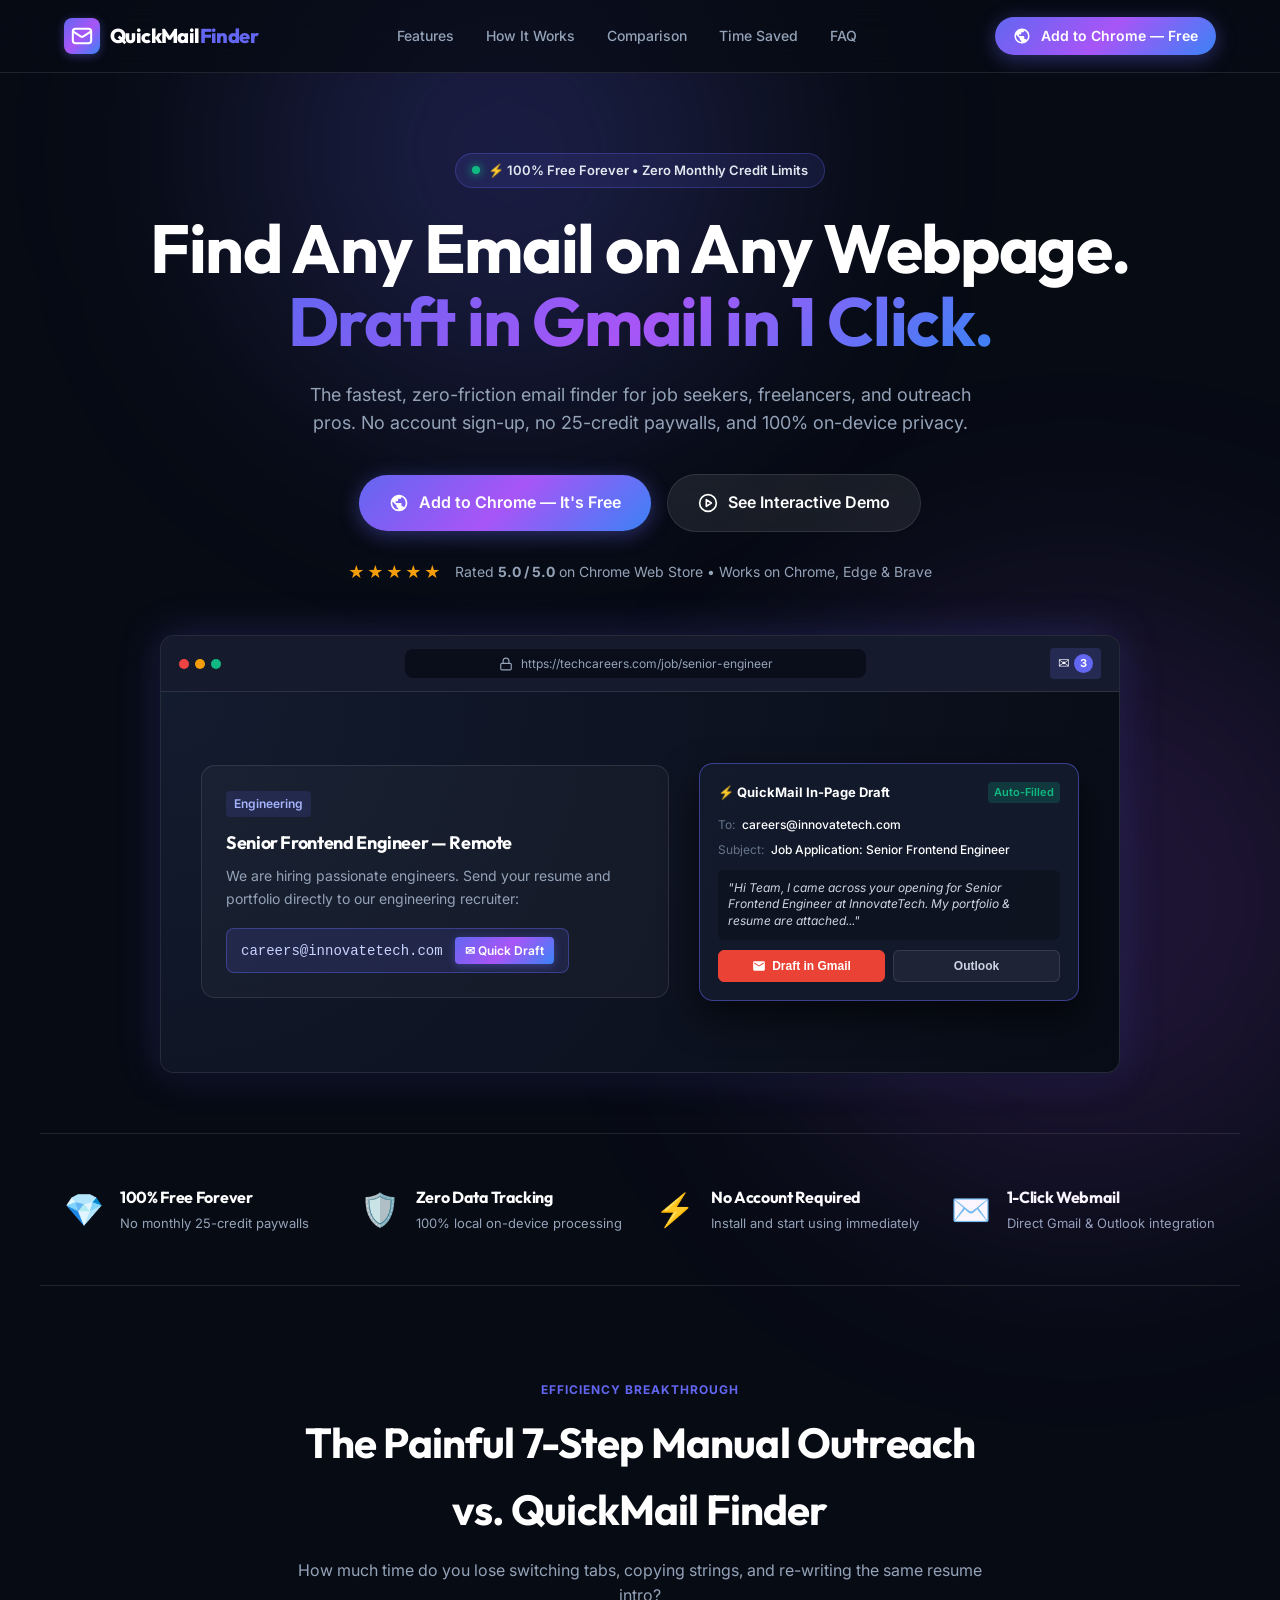
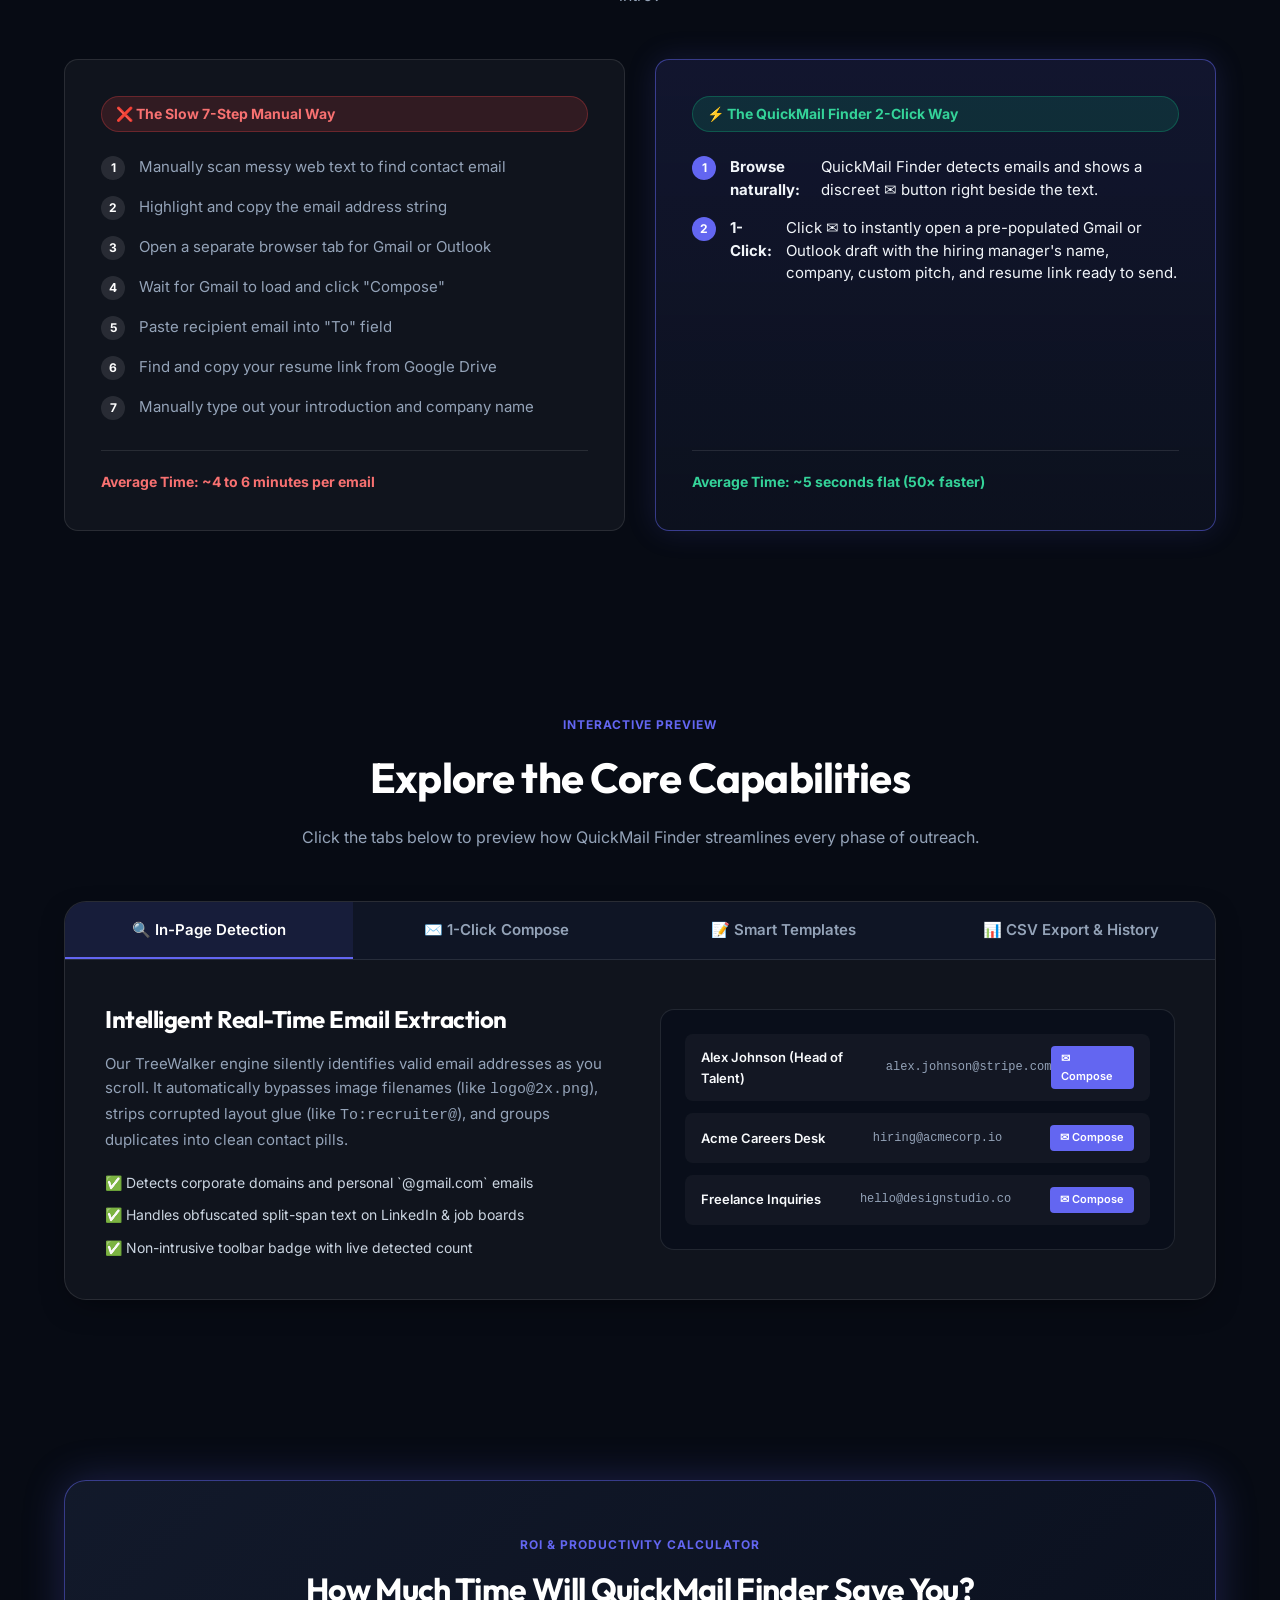
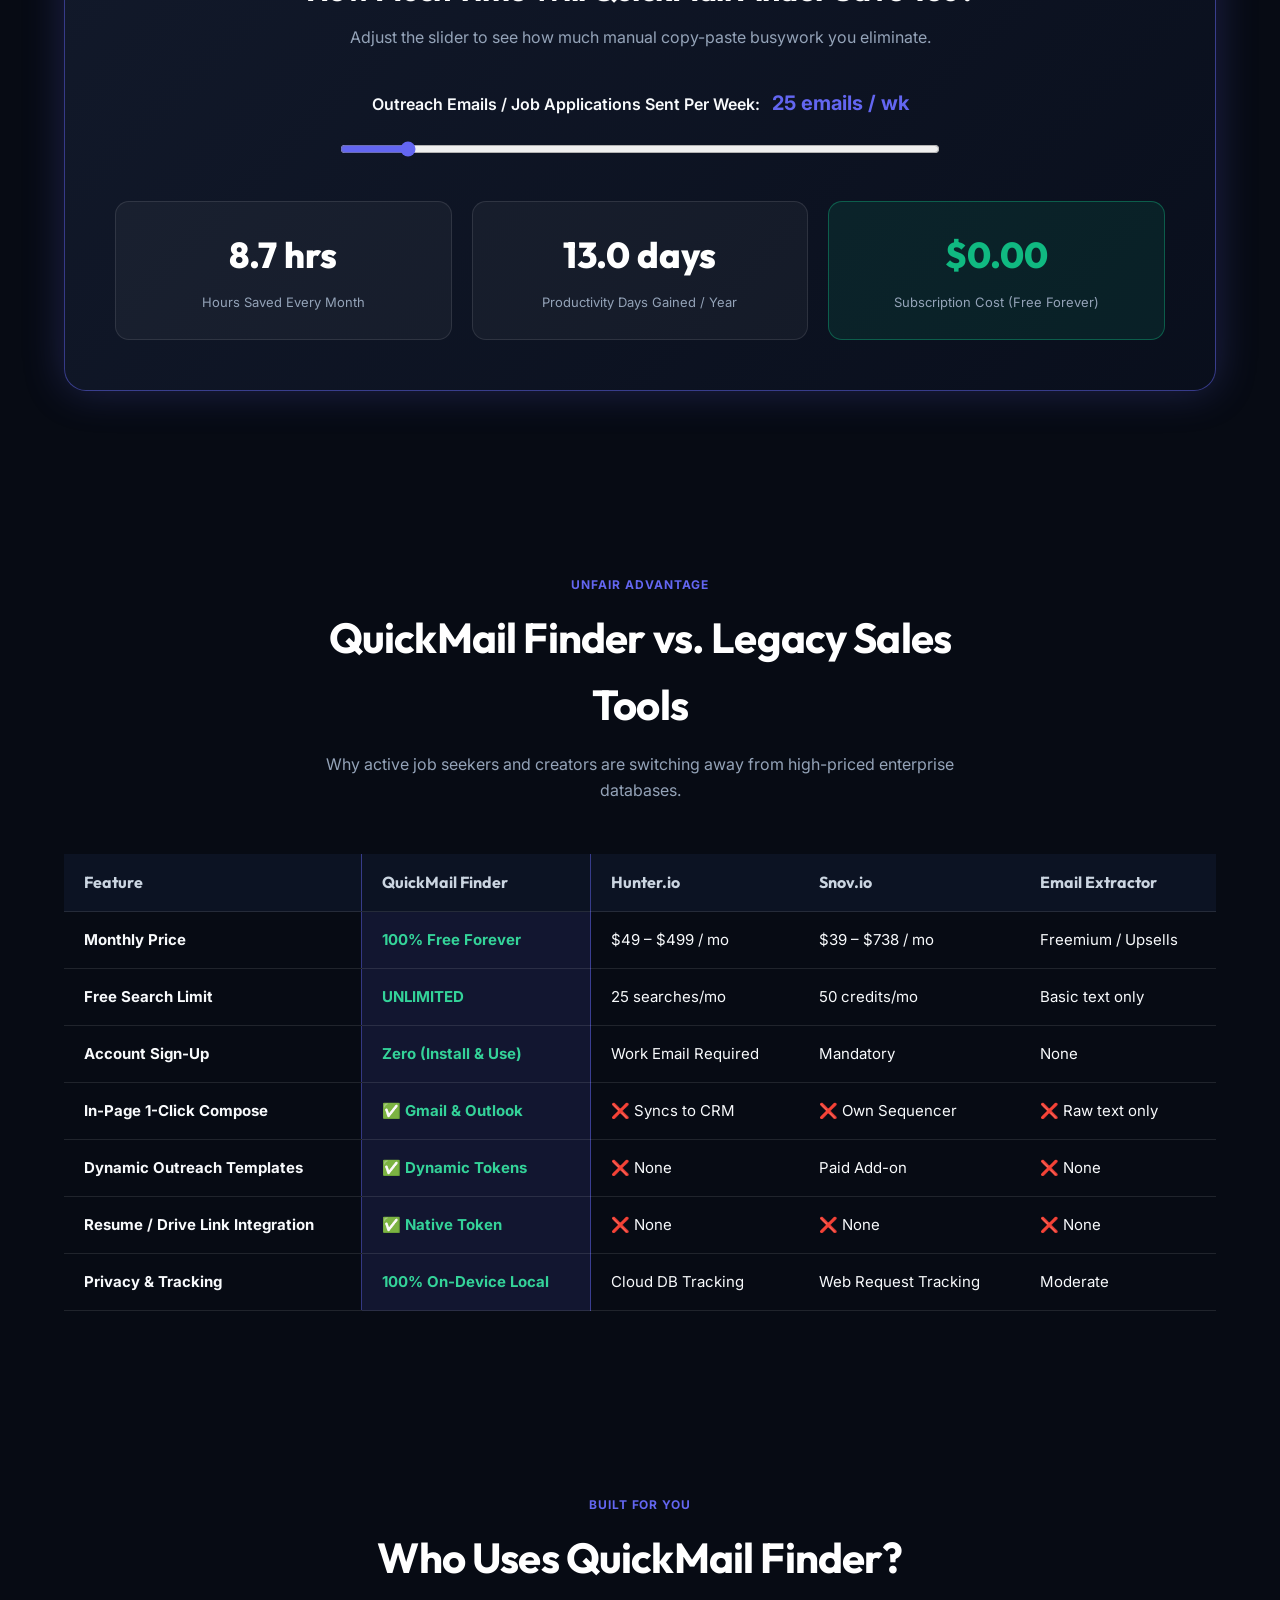
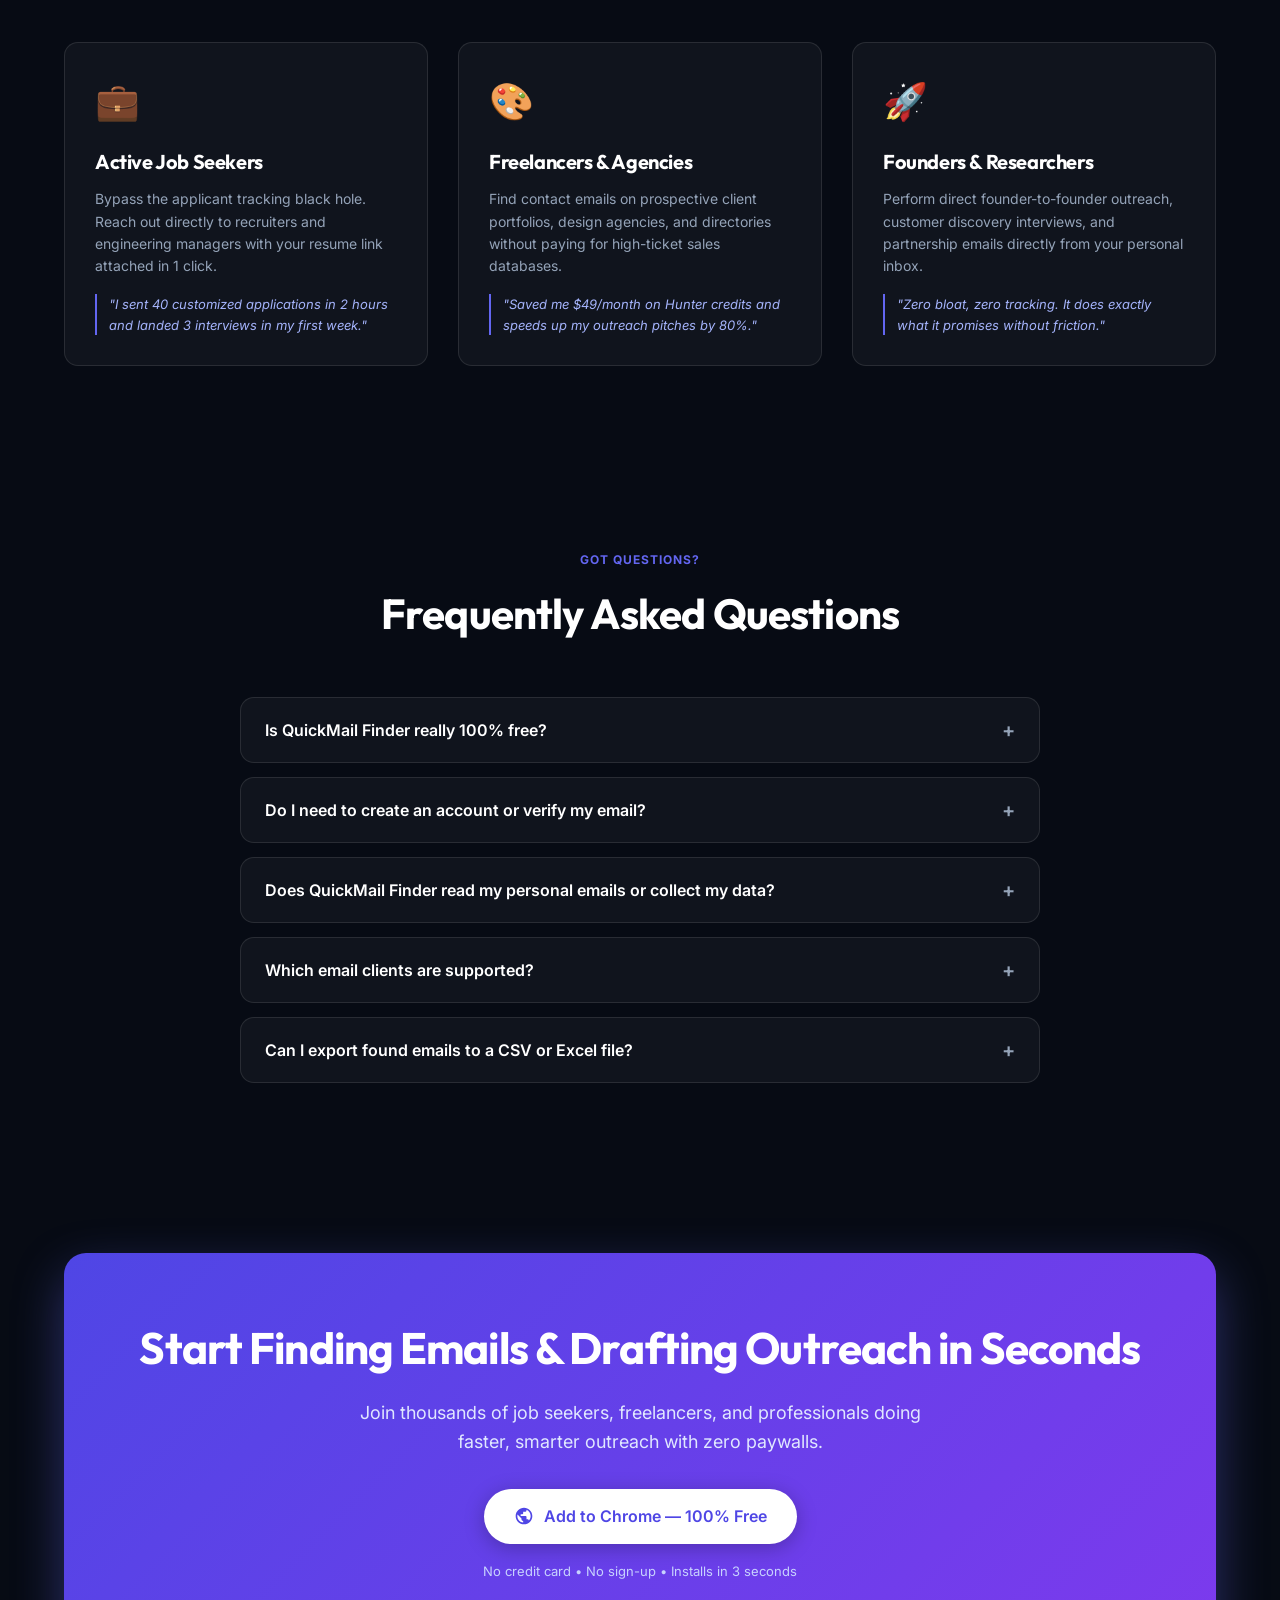
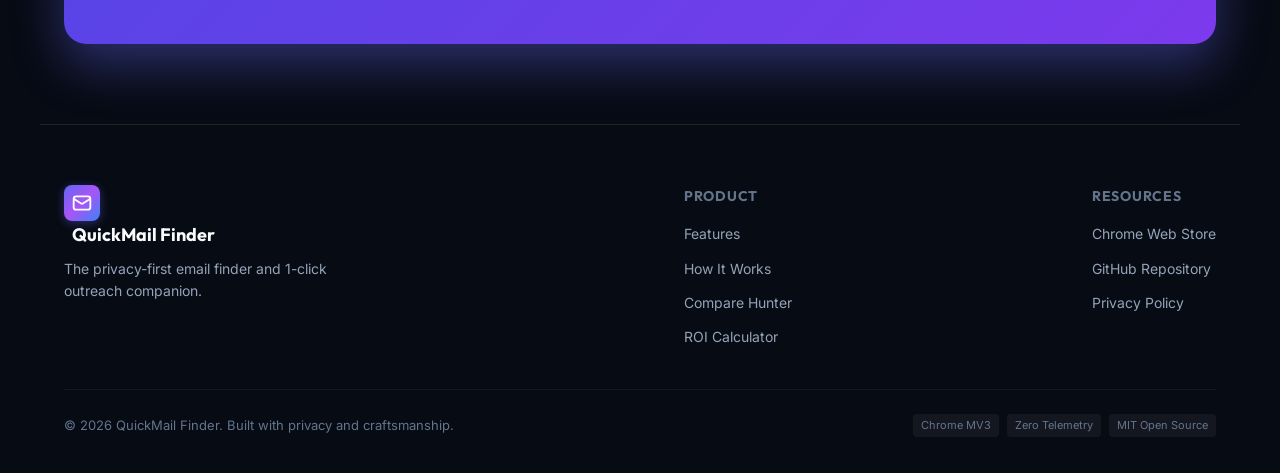
==== index.html @ d3f3f172 "feat: add root index.html redirect for GitHub Pages deployment" ====
<!DOCTYPE html>
<html lang="en">
<head>
  <meta charset="UTF-8">
  <title>QuickMail — Free Email Finder & Extractor</title>
  <meta http-equiv="refresh" content="0; url=website/">
  <link rel="canonical" href="website/">
  <script>
    window.location.replace("website/");
  </script>
</head>
<body style="font-family: -apple-system, BlinkMacSystemFont, 'Segoe UI', Roboto, sans-serif; display: flex; align-items: center; justify-content: center; height: 100vh; margin: 0; background: #070b14; color: #f8fafc;">
  <p style="font-size: 16px;">Redirecting to <a href="website/" style="color: #6366f1; text-decoration: underline;">QuickMail Website</a>...</p>
</body>
</html>
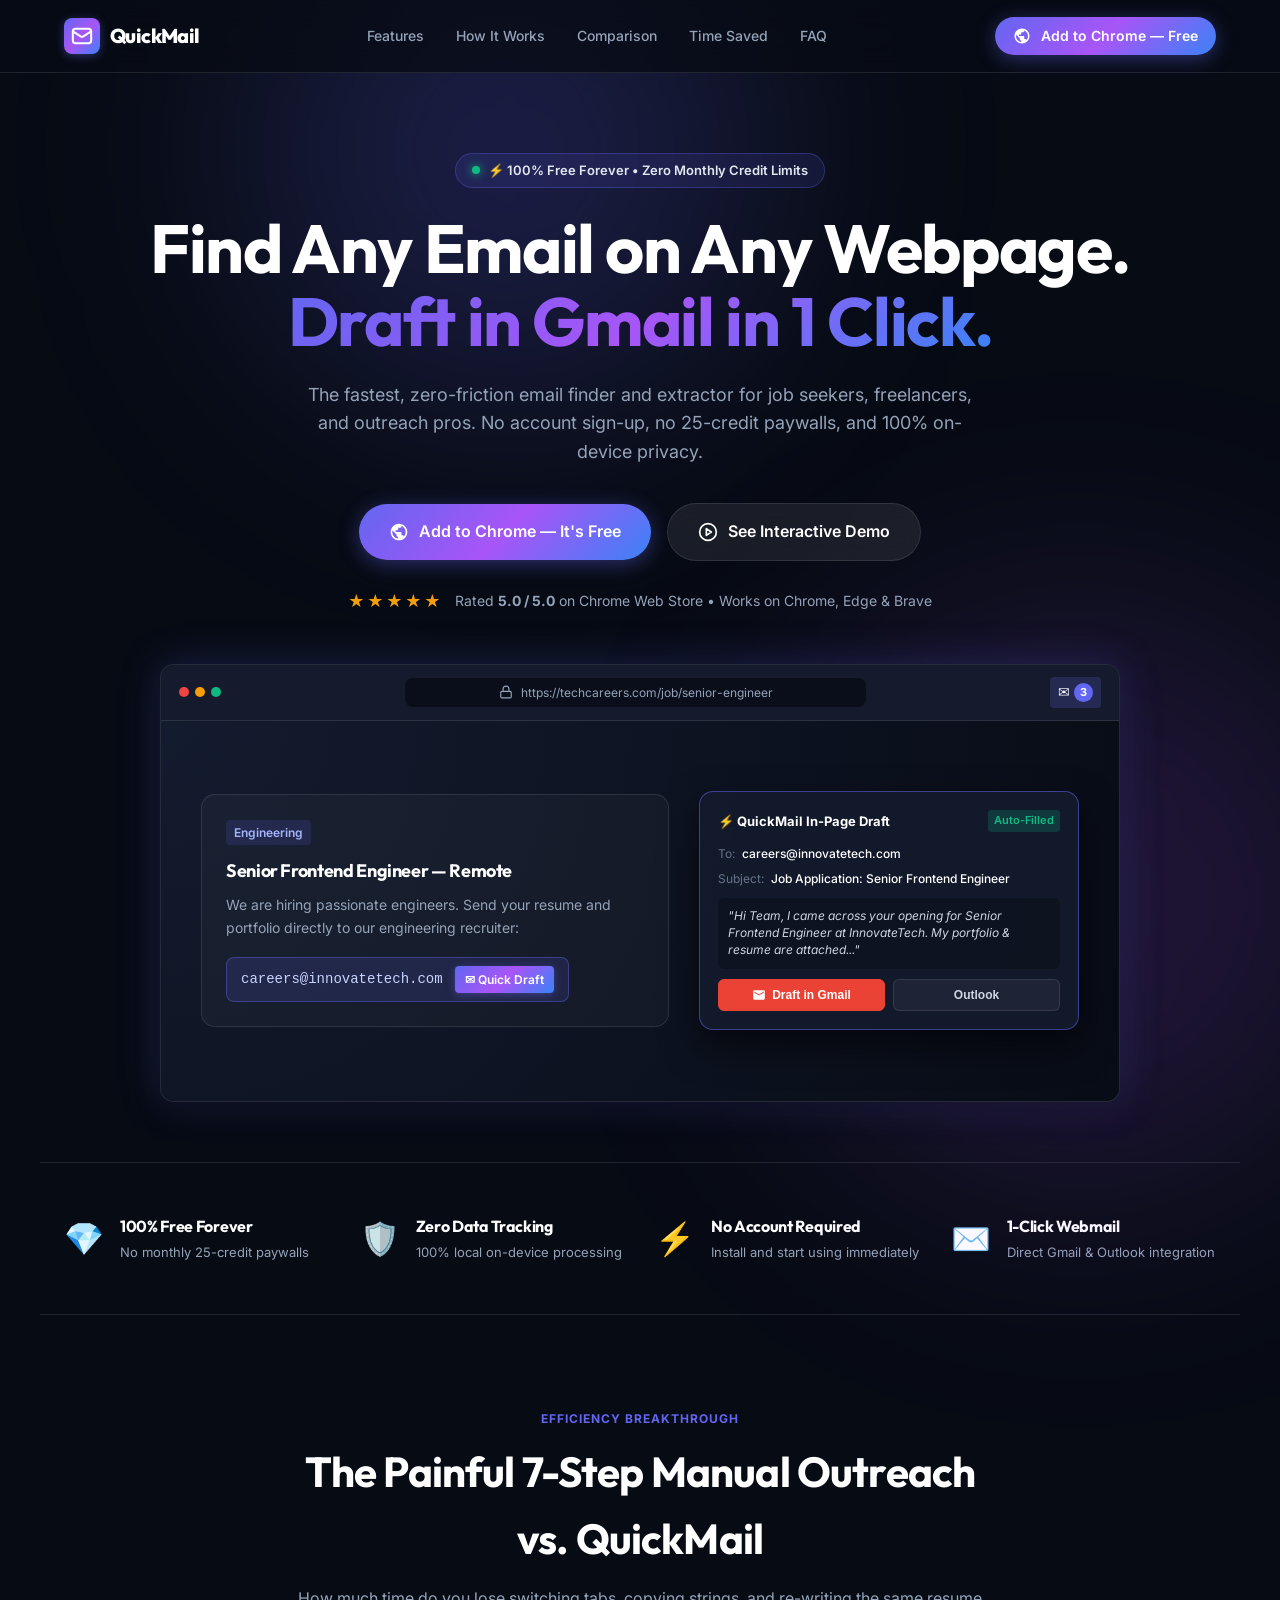
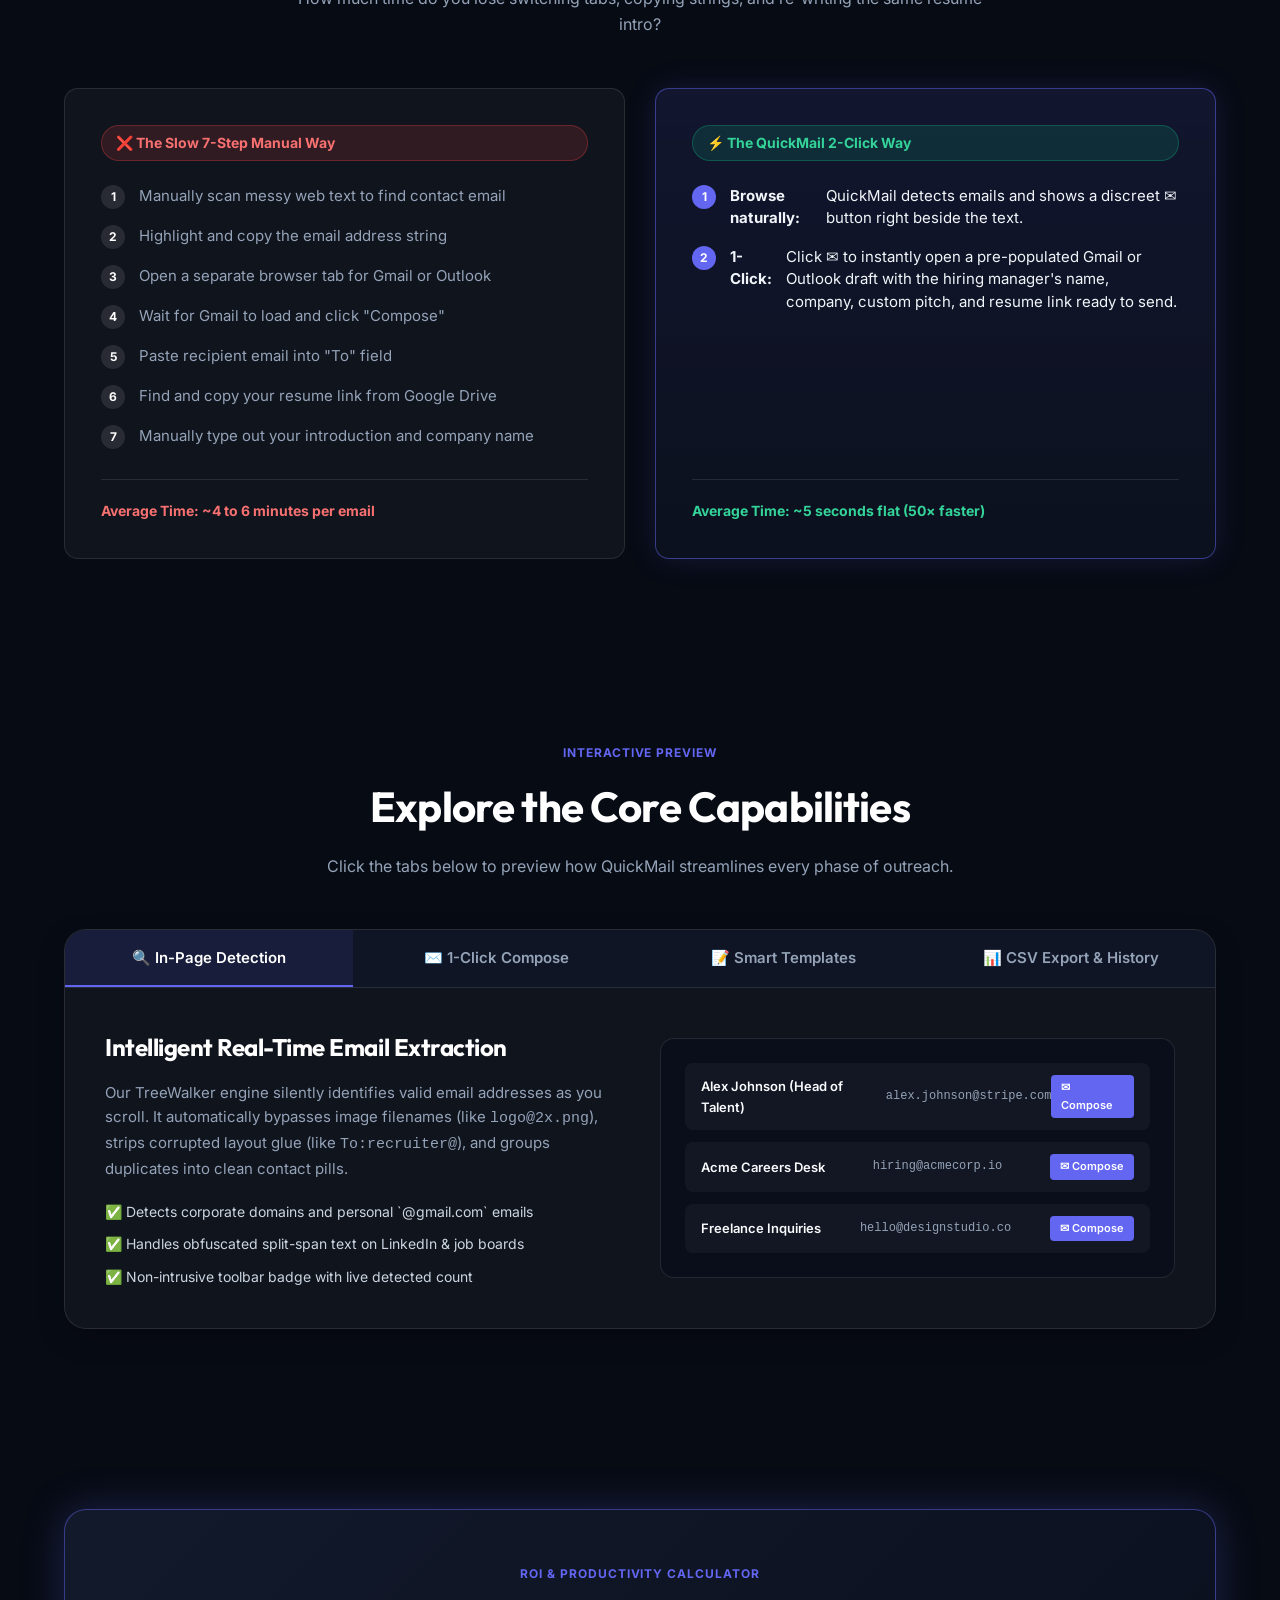
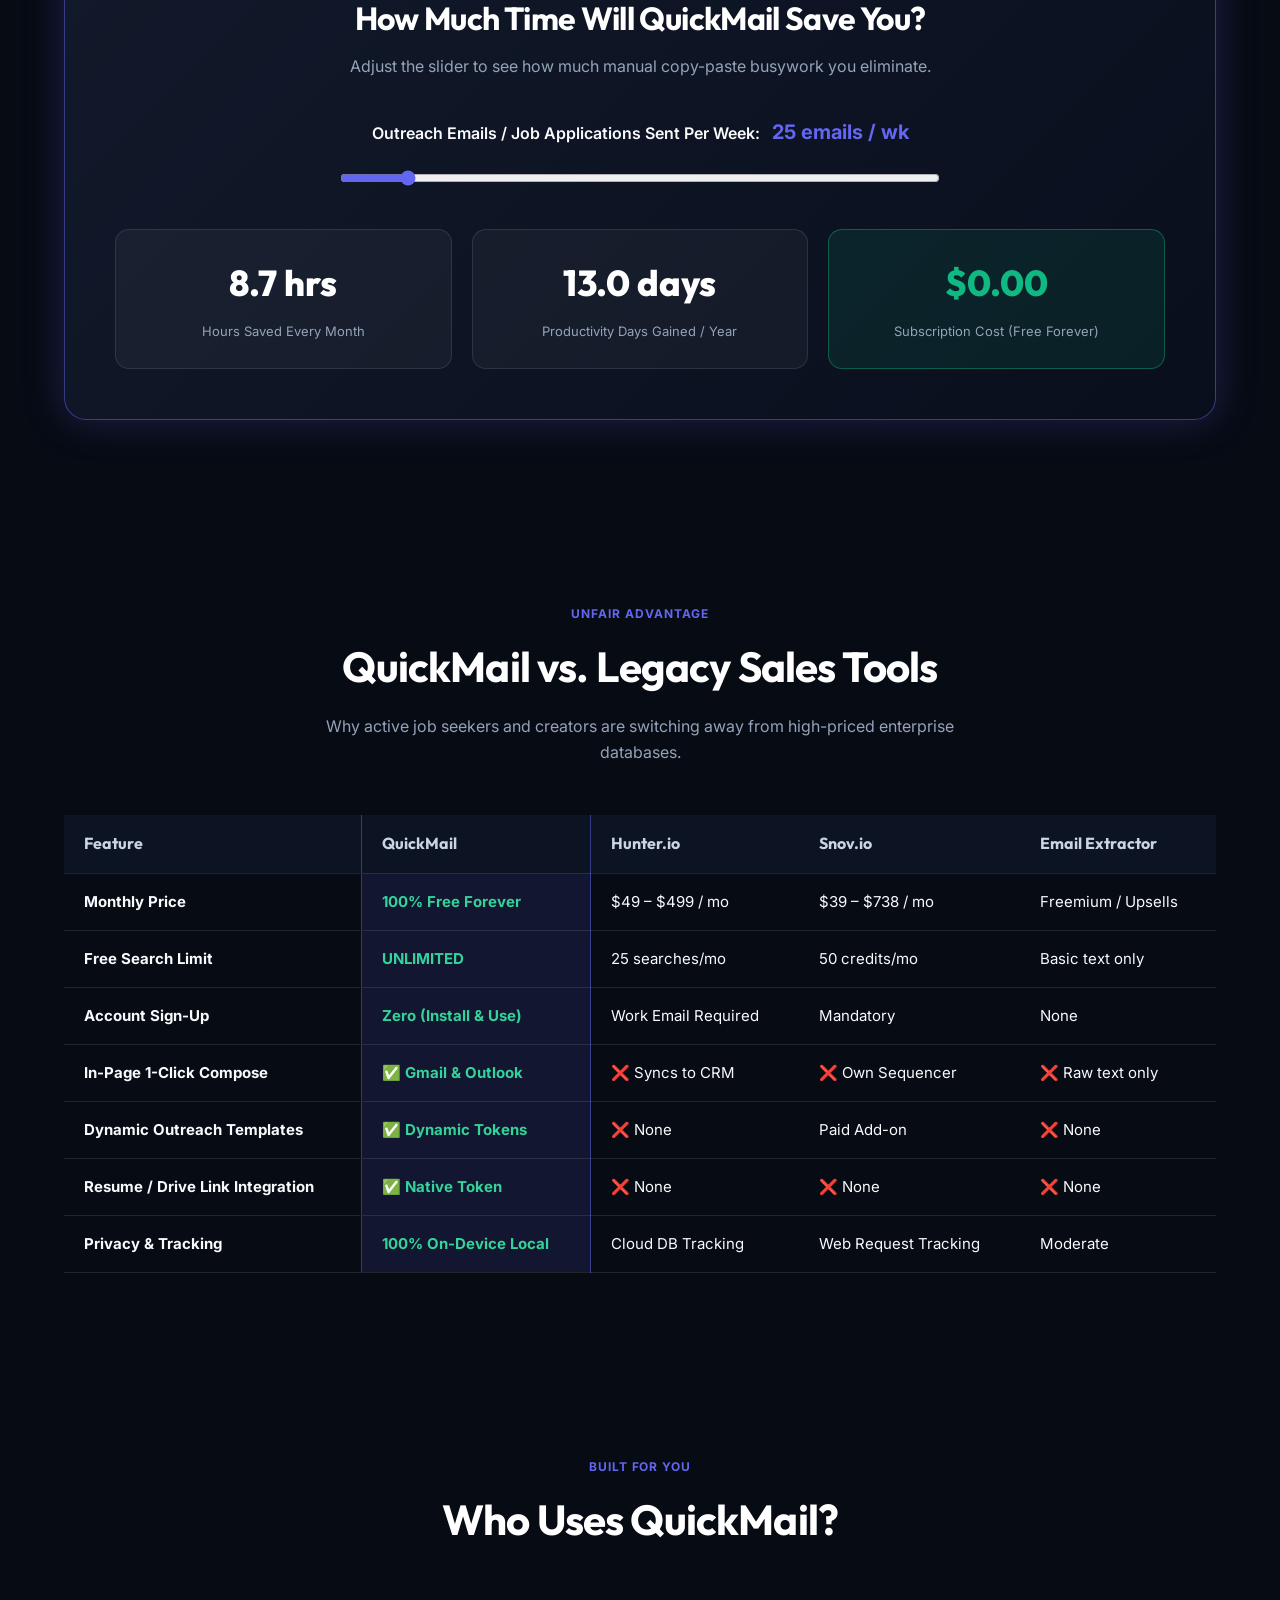
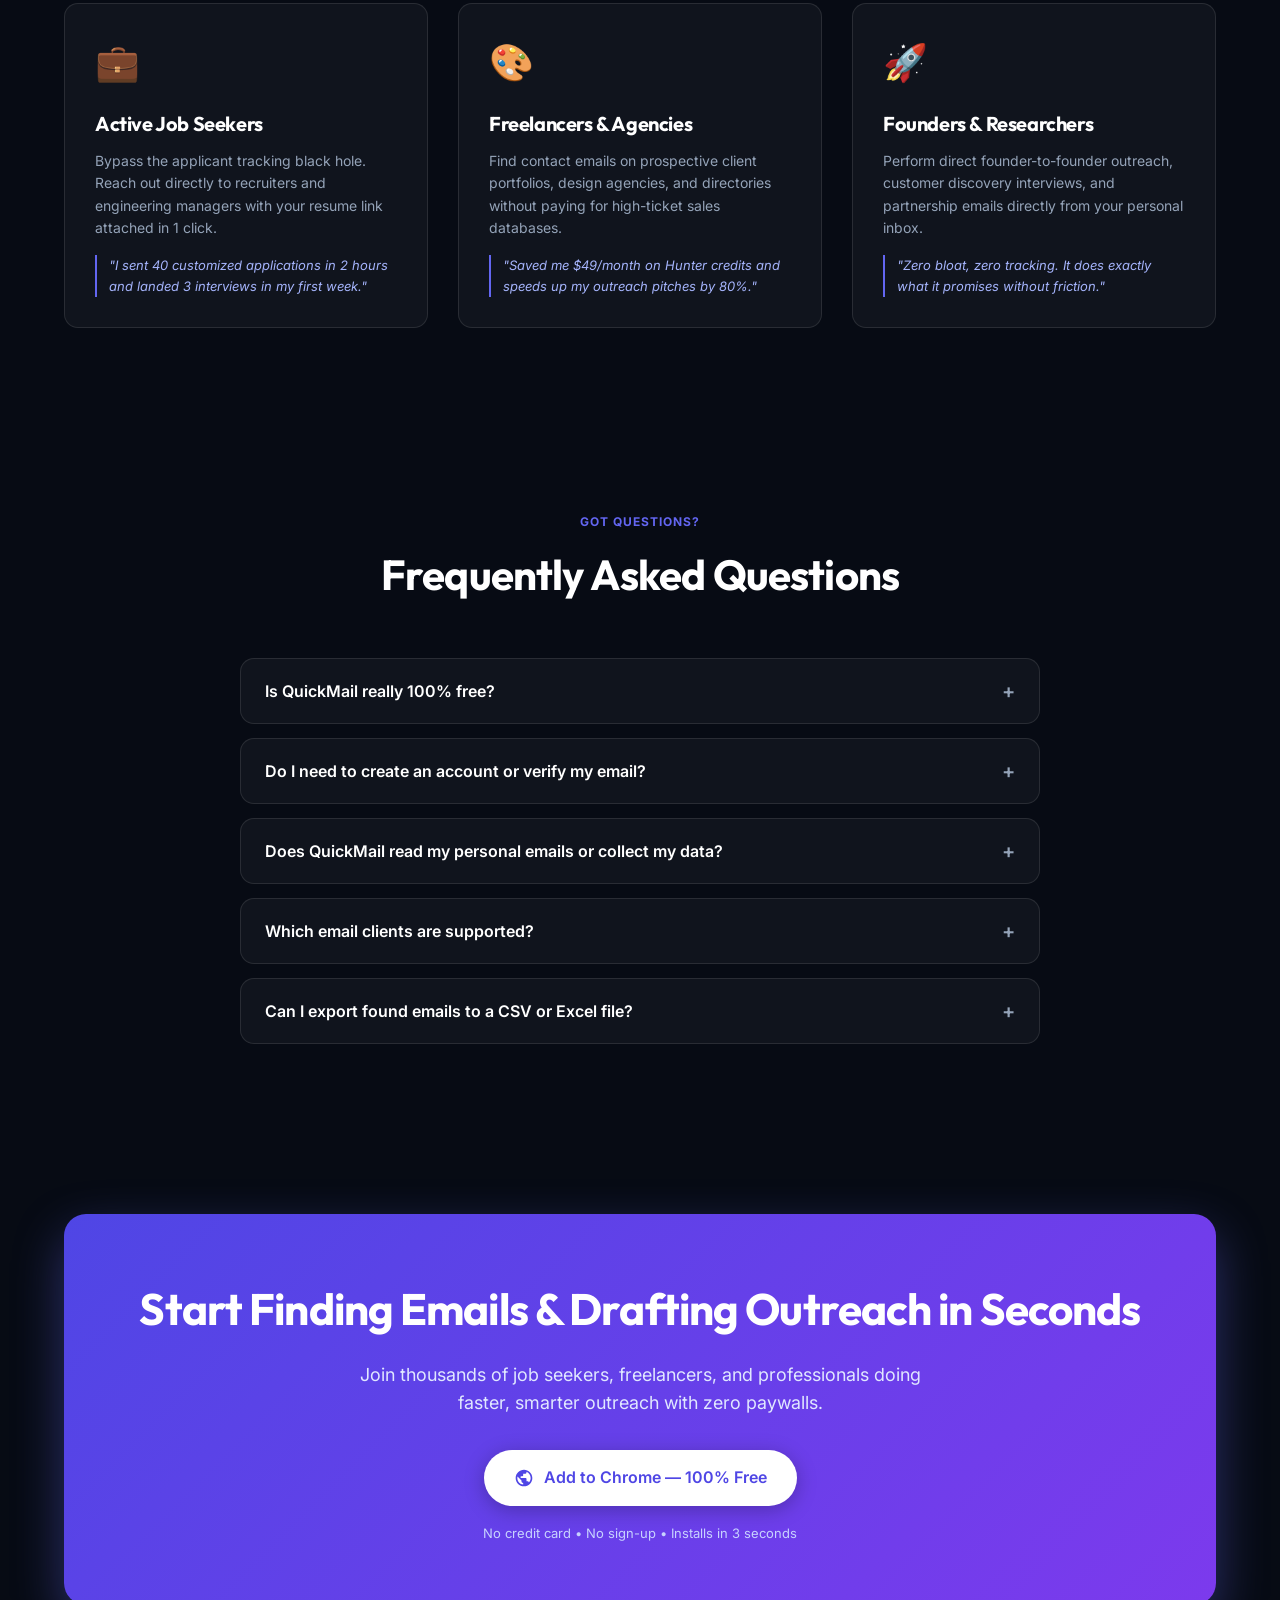
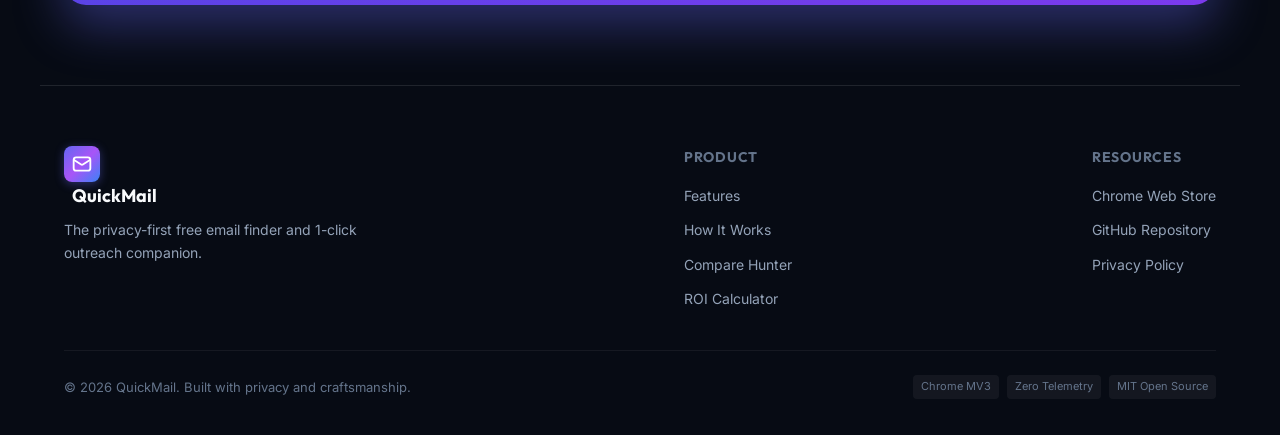
==== commit 8d5aae2a: "feat: serve QuickMail landing page directly at root index.html for clean URL" ====
--- a/index.html
+++ b/index.html
@@ -2,14 +2,659 @@
 <html lang="en">
 <head>
   <meta charset="UTF-8">
-  <title>QuickMail — Free Email Finder & Extractor</title>
-  <meta http-equiv="refresh" content="0; url=website/">
-  <link rel="canonical" href="website/">
-  <script>
-    window.location.replace("website/");
+  <meta name="viewport" content="width=device-width, initial-scale=1.0">
+  <title>QuickMail — Free Email Finder & Extractor | 1-Click Outreach Extension</title>
+  <meta name="description" content="QuickMail is the fastest, 100% free email finder and extractor Chrome extension. Detect emails on any webpage and launch pre-filled Gmail or Outlook drafts in 1 click with zero credit limits.">
+  <meta name="keywords" content="email finder, free email finder, email extractor, find email address, gmail draft extension, job application email tool, recruiter email finder">
+  
+  <!-- Open Graph / Social Meta -->
+  <meta property="og:type" content="website">
+  <meta property="og:title" content="QuickMail — Free Email Finder & Extractor">
+  <meta property="og:description" content="Detect contact emails on any website and draft pre-filled Gmail or Outlook emails in 1 click. 100% free forever, zero sign-up required.">
+  <meta property="og:url" content="https://ashishingle29.github.io/quickmail/">
+  <meta name="twitter:card" content="summary_large_image">
+  <meta name="twitter:title" content="QuickMail — Free Email Finder & Extractor">
+  <meta name="twitter:description" content="Find recruiter and business emails instantly. No credit limits, no account required.">
+
+  <!-- Favicon -->
+  <link rel="icon" type="image/png" href="icons/icon48.png">
+
+  <!-- Google Fonts: Inter & Outfit -->
+  <link rel="preconnect" href="https://fonts.googleapis.com">
+  <link rel="preconnect" href="https://fonts.gstatic.com" crossorigin>
+  <link href="https://fonts.googleapis.com/css2?family=Inter:wght@400;500;600;700&family=Outfit:wght@600;700;800&display=swap" rel="stylesheet">
+
+  <link rel="stylesheet" href="website/styles.css">
+
+  <!-- JSON-LD Structured Data for Google Rich Snippets -->
+  <script type="application/ld+json">
+  {
+    "@context": "https://schema.org",
+    "@type": "SoftwareApplication",
+    "name": "QuickMail — Free Email Finder & Extractor",
+    "operatingSystem": "Chrome, Brave, Edge, Opera",
+    "applicationCategory": "BusinessApplication",
+    "offers": {
+      "@type": "Offer",
+      "price": "0",
+      "priceCurrency": "USD"
+    },
+    "aggregateRating": {
+      "@type": "AggregateRating",
+      "ratingValue": "5.0",
+      "ratingCount": "12"
+    },
+    "description": "100% free Chrome extension to detect emails on visited webpages and launch 1-click personalized drafts in Gmail or Outlook."
+  }
   </script>
 </head>
-<body style="font-family: -apple-system, BlinkMacSystemFont, 'Segoe UI', Roboto, sans-serif; display: flex; align-items: center; justify-content: center; height: 100vh; margin: 0; background: #070b14; color: #f8fafc;">
-  <p style="font-size: 16px;">Redirecting to <a href="website/" style="color: #6366f1; text-decoration: underline;">QuickMail Website</a>...</p>
+<body>
+
+  <!-- Background Glow FX -->
+  <div class="ambient-glow glow-1"></div>
+  <div class="ambient-glow glow-2"></div>
+
+  <!-- STICKY NAVIGATION -->
+  <header class="navbar-wrapper" id="mainHeader">
+    <nav class="navbar container">
+      <a href="#" class="nav-brand">
+        <div class="brand-icon">
+          <svg width="22" height="22" viewBox="0 0 24 24" fill="none" stroke="currentColor" stroke-width="2.2" stroke-linecap="round" stroke-linejoin="round"><path d="m22 7-8.97 5.7a1.94 1.94 0 0 1-2.06 0L2 7"/><rect width="20" height="16" x="2" y="4" rx="3"/></svg>
+        </div>
+        <span class="brand-name">QuickMail</span>
+      </a>
+
+      <div class="nav-links">
+        <a href="#features" class="nav-link">Features</a>
+        <a href="#workflow" class="nav-link">How It Works</a>
+        <a href="#comparison" class="nav-link">Comparison</a>
+        <a href="#calculator" class="nav-link">Time Saved</a>
+        <a href="#faq" class="nav-link">FAQ</a>
+      </div>
+
+      <div class="nav-actions">
+        <a href="https://chromewebstore.google.com/detail/quickmail-finder-%E2%80%94-detect/nmghnadnnkageenfiklgoghlelodmked" target="_blank" rel="noopener noreferrer" class="btn btn-primary btn-sm" id="navCtaButton">
+          <svg width="18" height="18" viewBox="0 0 24 24" fill="currentColor"><path d="M12 2C6.48 2 2 6.48 2 12s4.48 10 10 10 10-4.48 10-10S17.52 2 12 2zm-1 17.93c-3.95-.49-7-3.85-7-7.93 0-.62.08-1.21.21-1.79L9 15v1c0 1.1.9 2 2 2v1.93zm6.9-2.54c-.26-.81-1-1.39-1.9-1.39h-1v-3c0-.55-.45-1-1-1H8v-2h2c.55 0 1-.45 1-1V7h2c1.1 0 2-.9 2-2v-.41c2.93 1.19 5 4.06 5 7.41 0 2.08-.8 3.97-2.1 5.39z"/></svg>
+          Add to Chrome — Free
+        </a>
+      </div>
+    </nav>
+  </header>
+
+  <!-- HERO SECTION -->
+  <section class="hero-section container">
+    <div class="hero-badge">
+      <span class="badge-pulse"></span>
+      <span class="badge-text">⚡ 100% Free Forever • Zero Monthly Credit Limits</span>
+    </div>
+
+    <h1 class="hero-title">
+      Find Any Email on Any Webpage.<br>
+      <span class="gradient-text">Draft in Gmail in 1 Click.</span>
+    </h1>
+
+    <p class="hero-subtitle">
+      The fastest, zero-friction email finder and extractor for job seekers, freelancers, and outreach pros. No account sign-up, no 25-credit paywalls, and 100% on-device privacy.
+    </p>
+
+    <div class="hero-cta-group">
+      <a href="https://chromewebstore.google.com/detail/quickmail-finder-%E2%80%94-detect/nmghnadnnkageenfiklgoghlelodmked" target="_blank" rel="noopener noreferrer" class="btn btn-primary btn-lg" id="heroInstallBtn">
+        <svg width="20" height="20" viewBox="0 0 24 24" fill="currentColor"><path d="M12 2C6.48 2 2 6.48 2 12s4.48 10 10 10 10-4.48 10-10S17.52 2 12 2zm-1 17.93c-3.95-.49-7-3.85-7-7.93 0-.62.08-1.21.21-1.79L9 15v1c0 1.1.9 2 2 2v1.93zm6.9-2.54c-.26-.81-1-1.39-1.9-1.39h-1v-3c0-.55-.45-1-1-1H8v-2h2c.55 0 1-.45 1-1V7h2c1.1 0 2-.9 2-2v-.41c2.93 1.19 5 4.06 5 7.41 0 2.08-.8 3.97-2.1 5.39z"/></svg>
+        <span>Add to Chrome — It's Free</span>
+      </a>
+      <a href="#demo" class="btn btn-secondary btn-lg" id="heroDemoBtn">
+        <svg width="20" height="20" viewBox="0 0 24 24" fill="none" stroke="currentColor" stroke-width="2" stroke-linecap="round" stroke-linejoin="round"><circle cx="12" cy="12" r="10"/><polygon points="10 8 16 12 10 16 10 8"/></svg>
+        <span>See Interactive Demo</span>
+      </a>
+    </div>
+
+    <!-- Rating / Trust Proof -->
+    <div class="hero-proof">
+      <div class="stars-group">
+        ★★★★★
+      </div>
+      <span class="proof-text">Rated <strong>5.0 / 5.0</strong> on Chrome Web Store • Works on Chrome, Edge & Brave</span>
+    </div>
+
+    <!-- HERO INTERACTIVE MOCKUP PREVIEW -->
+    <div class="hero-mockup-wrapper">
+      <div class="browser-frame">
+        <div class="browser-header">
+          <div class="browser-dots">
+            <span class="dot dot-red"></span>
+            <span class="dot dot-yellow"></span>
+            <span class="dot dot-green"></span>
+          </div>
+          <div class="browser-url-bar">
+            <svg width="14" height="14" viewBox="0 0 24 24" fill="none" stroke="currentColor" stroke-width="2"><rect width="18" height="11" x="3" y="11" rx="2" ry="2"/><path d="M7 11V7a5 5 0 0 1 10 0v4"/></svg>
+            <span>https://techcareers.com/job/senior-engineer</span>
+          </div>
+          <div class="browser-extension-badge">
+            <span class="qmf-ext-icon">✉</span>
+            <span class="qmf-badge-count">3</span>
+          </div>
+        </div>
+
+        <div class="browser-viewport">
+          <!-- Page Content Simulation -->
+          <div class="simulated-page">
+            <div class="job-card">
+              <span class="job-tag">Engineering</span>
+              <h3>Senior Frontend Engineer — Remote</h3>
+              <p class="job-desc">We are hiring passionate engineers. Send your resume and portfolio directly to our engineering recruiter:</p>
+              
+              <div class="email-highlight-box">
+                <span class="email-target">careers@innovatetech.com</span>
+                <span class="inpage-button-preview">✉ Quick Draft</span>
+              </div>
+            </div>
+
+            <!-- Floating In-Page Compose Card Simulation -->
+            <div class="floating-draft-card">
+              <div class="draft-card-header">
+                <div class="draft-title">
+                  <span class="bolt">⚡</span> QuickMail In-Page Draft
+                </div>
+                <span class="draft-badge">Auto-Filled</span>
+              </div>
+              <div class="draft-card-body">
+                <div class="draft-field">
+                  <label>To:</label>
+                  <span>careers@innovatetech.com</span>
+                </div>
+                <div class="draft-field">
+                  <label>Subject:</label>
+                  <span>Job Application: Senior Frontend Engineer</span>
+                </div>
+                <div class="draft-field-body">
+                  "Hi Team, I came across your opening for Senior Frontend Engineer at InnovateTech. My portfolio & resume are attached..."
+                </div>
+              </div>
+              <div class="draft-card-footer">
+                <button class="btn-demo-action active">
+                  <svg width="14" height="14" viewBox="0 0 24 24" fill="currentColor"><path d="M20 4H4c-1.1 0-1.99.9-1.99 2L2 18c0 1.1.9 2 2 2h16c1.1 0 2-.9 2-2V6c0-1.1-.9-2-2-2zm0 4-8 5-8-5V6l8 5 8-5v2z"/></svg>
+                  Draft in Gmail
+                </button>
+                <button class="btn-demo-action">Outlook</button>
+              </div>
+            </div>
+          </div>
+        </div>
+      </div>
+    </div>
+  </section>
+
+  <!-- TRUST BAR -->
+  <section class="trust-bar container">
+    <div class="trust-items">
+      <div class="trust-item">
+        <div class="trust-icon">💎</div>
+        <div>
+          <h4>100% Free Forever</h4>
+          <p>No monthly 25-credit paywalls</p>
+        </div>
+      </div>
+      <div class="trust-item">
+        <div class="trust-icon">🛡️</div>
+        <div>
+          <h4>Zero Data Tracking</h4>
+          <p>100% local on-device processing</p>
+        </div>
+      </div>
+      <div class="trust-item">
+        <div class="trust-icon">⚡</div>
+        <div>
+          <h4>No Account Required</h4>
+          <p>Install and start using immediately</p>
+        </div>
+      </div>
+      <div class="trust-item">
+        <div class="trust-icon">✉️</div>
+        <div>
+          <h4>1-Click Webmail</h4>
+          <p>Direct Gmail & Outlook integration</p>
+        </div>
+      </div>
+    </div>
+  </section>
+
+  <!-- BEFORE VS AFTER COMPARISON -->
+  <section class="section container" id="workflow">
+    <div class="section-header">
+      <span class="section-tag">Efficiency Breakthrough</span>
+      <h2 class="section-title">The Painful 7-Step Manual Outreach vs. QuickMail</h2>
+      <p class="section-subtitle">How much time do you lose switching tabs, copying strings, and re-writing the same resume intro?</p>
+    </div>
+
+    <div class="workflow-comparison-grid">
+      <!-- The Old Way -->
+      <div class="workflow-card old-way">
+        <div class="card-status-badge old">❌ The Slow 7-Step Manual Way</div>
+        <ul class="workflow-steps">
+          <li><span>1</span> Manually scan messy web text to find contact email</li>
+          <li><span>2</span> Highlight and copy the email address string</li>
+          <li><span>3</span> Open a separate browser tab for Gmail or Outlook</li>
+          <li><span>4</span> Wait for Gmail to load and click "Compose"</li>
+          <li><span>5</span> Paste recipient email into "To" field</li>
+          <li><span>6</span> Find and copy your resume link from Google Drive</li>
+          <li><span>7</span> Manually type out your introduction and company name</li>
+        </ul>
+        <div class="workflow-footer old">
+          <strong>Average Time: ~4 to 6 minutes per email</strong>
+        </div>
+      </div>
+
+      <!-- The QuickMail Way -->
+      <div class="workflow-card new-way">
+        <div class="card-status-badge new">⚡ The QuickMail 2-Click Way</div>
+        <ul class="workflow-steps">
+          <li><span>1</span> <strong>Browse naturally:</strong> QuickMail detects emails and shows a discreet ✉ button right beside the text.</li>
+          <li><span>2</span> <strong>1-Click:</strong> Click ✉ to instantly open a pre-populated Gmail or Outlook draft with the hiring manager's name, company, custom pitch, and resume link ready to send.</li>
+        </ul>
+        <div class="workflow-footer new">
+          <strong>Average Time: ~5 seconds flat (50× faster)</strong>
+        </div>
+      </div>
+    </div>
+  </section>
+
+  <!-- INTERACTIVE DEMO / FEATURE SHOWCASE -->
+  <section class="section container" id="demo">
+    <div class="section-header">
+      <span class="section-tag">Interactive Preview</span>
+      <h2 class="section-title">Explore the Core Capabilities</h2>
+      <p class="section-subtitle">Click the tabs below to preview how QuickMail streamlines every phase of outreach.</p>
+    </div>
+
+    <div class="demo-container">
+      <div class="demo-tabs">
+        <button class="demo-tab active" data-tab="detect" id="tabDetect">
+          <span>🔍 In-Page Detection</span>
+        </button>
+        <button class="demo-tab" data-tab="compose" id="tabCompose">
+          <span>✉️ 1-Click Compose</span>
+        </button>
+        <button class="demo-tab" data-tab="templates" id="tabTemplates">
+          <span>📝 Smart Templates</span>
+        </button>
+        <button class="demo-tab" data-tab="export" id="tabExport">
+          <span>📊 CSV Export & History</span>
+        </button>
+      </div>
+
+      <div class="demo-display">
+        <!-- Detect Tab Content -->
+        <div class="demo-content-panel active" id="panel-detect">
+          <div class="demo-text">
+            <h3>Intelligent Real-Time Email Extraction</h3>
+            <p>Our TreeWalker engine silently identifies valid email addresses as you scroll. It automatically bypasses image filenames (like <code>logo@2x.png</code>), strips corrupted layout glue (like <code>To:recruiter@</code>), and groups duplicates into clean contact pills.</p>
+            <ul class="feature-checklist">
+              <li>✅ Detects corporate domains and personal `@gmail.com` emails</li>
+              <li>✅ Handles obfuscated split-span text on LinkedIn & job boards</li>
+              <li>✅ Non-intrusive toolbar badge with live detected count</li>
+            </ul>
+          </div>
+          <div class="demo-visual">
+            <div class="preview-box">
+              <div class="preview-item">
+                <span class="p-name">Alex Johnson (Head of Talent)</span>
+                <span class="p-email">alex.johnson@stripe.com</span>
+                <span class="p-btn">✉ Compose</span>
+              </div>
+              <div class="preview-item">
+                <span class="p-name">Acme Careers Desk</span>
+                <span class="p-email">hiring@acmecorp.io</span>
+                <span class="p-btn">✉ Compose</span>
+              </div>
+              <div class="preview-item">
+                <span class="p-name">Freelance Inquiries</span>
+                <span class="p-email">hello@designstudio.co</span>
+                <span class="p-btn">✉ Compose</span>
+              </div>
+            </div>
+          </div>
+        </div>
+
+        <!-- Compose Tab Content -->
+        <div class="demo-content-panel" id="panel-compose">
+          <div class="demo-text">
+            <h3>Instant 1-Click Compose into Gmail & Outlook</h3>
+            <p>Skip the copy-paste dance. Click any detected email to launch an isolated compose window in Gmail or Outlook with recipient, subject line, custom pitch, and resume links already filled.</p>
+            <ul class="feature-checklist">
+              <li>✅ Direct `/u/0/` and `/u/1/` multi-account routing for Google Workspace</li>
+              <li>✅ Outlook Web and native desktop Mailto support</li>
+              <li>✅ Zero tab switching with in-page floating draft cards</li>
+            </ul>
+          </div>
+          <div class="demo-visual">
+            <div class="preview-box compose-preview">
+              <div class="compose-bar">New Message — Gmail</div>
+              <div class="compose-row"><strong>To:</strong> priya.sharma@techfirm.com</div>
+              <div class="compose-row"><strong>Subject:</strong> Senior Product Designer Application (TechFirm)</div>
+              <div class="compose-textarea">
+                Hi Priya,<br><br>
+                I noticed TechFirm is expanding its product design team. My resume and case studies are linked below for your review:<br>
+                🔗 <u>drive.google.com/file/d/my-portfolio</u>
+              </div>
+            </div>
+          </div>
+        </div>
+
+        <!-- Templates Tab Content -->
+        <div class="demo-content-panel" id="panel-templates">
+          <div class="demo-text">
+            <h3>Dynamic Personalized Templates</h3>
+            <p>Write reusable templates once. QuickMail automatically replaces dynamic tokens with real contextual data so your emails feel uniquely crafted.</p>
+            <div class="token-chips">
+              <span class="chip">{name}</span>
+              <span class="chip">{company}</span>
+              <span class="chip">{email}</span>
+              <span class="chip">{yourName}</span>
+              <span class="chip">{driveLink}</span>
+            </div>
+            <p class="token-tip">💡 Store your Google Drive resume link once in settings; it automatically injects into your job outreach pitches.</p>
+          </div>
+          <div class="demo-visual">
+            <div class="preview-box template-preview">
+              <div class="template-card">
+                <h4>Job Application Pitch (Default)</h4>
+                <p>"Hi <strong>{name}</strong>, I'm reaching out regarding open engineering roles at <strong>{company}</strong>. My resume is available at <strong>{driveLink}</strong>..."</p>
+              </div>
+              <div class="template-card secondary">
+                <h4>Freelance Client Inquiry</h4>
+                <p>"Hi <strong>{name}</strong>, I saw the recent work by <strong>{company}</strong> and wanted to check if you have freelance capacity..."</p>
+              </div>
+            </div>
+          </div>
+        </div>
+
+        <!-- Export Tab Content -->
+        <div class="demo-content-panel" id="panel-export">
+          <div class="demo-text">
+            <h3>Application Tracking & Clean CSV Export</h3>
+            <p>Never lose track of where you've reached out. QuickMail logs your outreach activity locally so you can review who was contacted and when.</p>
+            <ul class="feature-checklist">
+              <li>✅ 1-Click clean CSV download for Excel & Google Sheets</li>
+              <li>✅ Status logging: "Submitted" vs "Drafted"</li>
+              <li>✅ 100% on-device local storage with zero cloud leaks</li>
+            </ul>
+          </div>
+          <div class="demo-visual">
+            <div class="preview-box export-preview">
+              <div class="table-preview-header">
+                <span>Email</span>
+                <span>Status</span>
+                <span>Date</span>
+              </div>
+              <div class="table-preview-row">
+                <span>recruitment@meta.com</span>
+                <span class="badge-submitted">Submitted</span>
+                <span>Today</span>
+              </div>
+              <div class="table-preview-row">
+                <span>sarah@fintechgrowth.io</span>
+                <span class="badge-drafted">Drafted</span>
+                <span>Yesterday</span>
+              </div>
+              <button class="btn-csv-download">📥 Download All (CSV)</button>
+            </div>
+          </div>
+        </div>
+      </div>
+    </div>
+  </section>
+
+  <!-- INTERACTIVE TIME SAVED CALCULATOR -->
+  <section class="section container" id="calculator">
+    <div class="calculator-card">
+      <div class="calc-header">
+        <span class="section-tag">ROI & Productivity Calculator</span>
+        <h2>How Much Time Will QuickMail Save You?</h2>
+        <p>Adjust the slider to see how much manual copy-paste busywork you eliminate.</p>
+      </div>
+
+      <div class="calc-slider-wrapper">
+        <label for="emailsSlider" class="slider-label">
+          Outreach Emails / Job Applications Sent Per Week:
+          <span id="sliderValueDisplay" class="slider-val">25 emails</span>
+        </label>
+        <input type="range" id="emailsSlider" min="5" max="200" step="5" value="25" class="calc-slider">
+      </div>
+
+      <div class="calc-results-grid">
+        <div class="calc-result-box">
+          <span class="result-number" id="hoursSavedMonthly">8.3 hrs</span>
+          <span class="result-desc">Hours Saved Every Month</span>
+        </div>
+        <div class="calc-result-box">
+          <span class="result-number" id="daysSavedYearly">12.5 days</span>
+          <span class="result-desc">Productivity Days Gained / Year</span>
+        </div>
+        <div class="calc-result-box highlight">
+          <span class="result-number">$0.00</span>
+          <span class="result-desc">Subscription Cost (Free Forever)</span>
+        </div>
+      </div>
+    </div>
+  </section>
+
+  <!-- COMPETITOR COMPARISON TABLE -->
+  <section class="section container" id="comparison">
+    <div class="section-header">
+      <span class="section-tag">Unfair Advantage</span>
+      <h2 class="section-title">QuickMail vs. Legacy Sales Tools</h2>
+      <p class="section-subtitle">Why active job seekers and creators are switching away from high-priced enterprise databases.</p>
+    </div>
+
+    <div class="table-responsive">
+      <table class="comparison-table">
+        <thead>
+          <tr>
+            <th>Feature</th>
+            <th class="col-highlight">QuickMail</th>
+            <th>Hunter.io</th>
+            <th>Snov.io</th>
+            <th>Email Extractor</th>
+          </tr>
+        </thead>
+        <tbody>
+          <tr>
+            <td><strong>Monthly Price</strong></td>
+            <td class="col-highlight text-green"><strong>100% Free Forever</strong></td>
+            <td>$49 – $499 / mo</td>
+            <td>$39 – $738 / mo</td>
+            <td>Freemium / Upsells</td>
+          </tr>
+          <tr>
+            <td><strong>Free Search Limit</strong></td>
+            <td class="col-highlight text-green"><strong>UNLIMITED</strong></td>
+            <td>25 searches/mo</td>
+            <td>50 credits/mo</td>
+            <td>Basic text only</td>
+          </tr>
+          <tr>
+            <td><strong>Account Sign-Up</strong></td>
+            <td class="col-highlight text-green"><strong>Zero (Install & Use)</strong></td>
+            <td>Work Email Required</td>
+            <td>Mandatory</td>
+            <td>None</td>
+          </tr>
+          <tr>
+            <td><strong>In-Page 1-Click Compose</strong></td>
+            <td class="col-highlight text-green"><strong>✅ Gmail & Outlook</strong></td>
+            <td>❌ Syncs to CRM</td>
+            <td>❌ Own Sequencer</td>
+            <td>❌ Raw text only</td>
+          </tr>
+          <tr>
+            <td><strong>Dynamic Outreach Templates</strong></td>
+            <td class="col-highlight text-green"><strong>✅ Dynamic Tokens</strong></td>
+            <td>❌ None</td>
+            <td>Paid Add-on</td>
+            <td>❌ None</td>
+          </tr>
+          <tr>
+            <td><strong>Resume / Drive Link Integration</strong></td>
+            <td class="col-highlight text-green"><strong>✅ Native Token</strong></td>
+            <td>❌ None</td>
+            <td>❌ None</td>
+            <td>❌ None</td>
+          </tr>
+          <tr>
+            <td><strong>Privacy & Tracking</strong></td>
+            <td class="col-highlight text-green"><strong>100% On-Device Local</strong></td>
+            <td>Cloud DB Tracking</td>
+            <td>Web Request Tracking</td>
+            <td>Moderate</td>
+          </tr>
+        </tbody>
+      </table>
+    </div>
+  </section>
+
+  <!-- TARGET AUDIENCE CALLOUTS -->
+  <section class="section container" id="personas">
+    <div class="section-header">
+      <span class="section-tag">Built For You</span>
+      <h2 class="section-title">Who Uses QuickMail?</h2>
+    </div>
+
+    <div class="persona-grid">
+      <div class="persona-card">
+        <div class="persona-icon">💼</div>
+        <h3>Active Job Seekers</h3>
+        <p>Bypass the applicant tracking black hole. Reach out directly to recruiters and engineering managers with your resume link attached in 1 click.</p>
+        <div class="persona-quote">"I sent 40 customized applications in 2 hours and landed 3 interviews in my first week."</div>
+      </div>
+
+      <div class="persona-card">
+        <div class="persona-icon">🎨</div>
+        <h3>Freelancers & Agencies</h3>
+        <p>Find contact emails on prospective client portfolios, design agencies, and directories without paying for high-ticket sales databases.</p>
+        <div class="persona-quote">"Saved me $49/month on Hunter credits and speeds up my outreach pitches by 80%."</div>
+      </div>
+
+      <div class="persona-card">
+        <div class="persona-icon">🚀</div>
+        <h3>Founders & Researchers</h3>
+        <p>Perform direct founder-to-founder outreach, customer discovery interviews, and partnership emails directly from your personal inbox.</p>
+        <div class="persona-quote">"Zero bloat, zero tracking. It does exactly what it promises without friction."</div>
+      </div>
+    </div>
+  </section>
+
+  <!-- FAQ SECTION (ACCORDION WITH SCHEMA) -->
+  <section class="section container" id="faq">
+    <div class="section-header">
+      <span class="section-tag">Got Questions?</span>
+      <h2 class="section-title">Frequently Asked Questions</h2>
+    </div>
+
+    <div class="faq-accordion">
+      <div class="faq-item">
+        <button class="faq-question" aria-expanded="false" id="faq1">
+          <span>Is QuickMail really 100% free?</span>
+          <span class="faq-icon">+</span>
+        </button>
+        <div class="faq-answer">
+          <p>Yes, absolutely. QuickMail has no monthly credit limits, no subscription paywalls, and never asks for a credit card. It runs client-side inside your browser, making it completely free and unlimited for all users.</p>
+        </div>
+      </div>
+
+      <div class="faq-item">
+        <button class="faq-question" aria-expanded="false" id="faq2">
+          <span>Do I need to create an account or verify my email?</span>
+          <span class="faq-icon">+</span>
+        </button>
+        <div class="faq-answer">
+          <p>No. QuickMail requires zero sign-up or registration. Simply install the extension from the Chrome Web Store and it works immediately on whatever website you visit.</p>
+        </div>
+      </div>
+
+      <div class="faq-item">
+        <button class="faq-question" aria-expanded="false" id="faq3">
+          <span>Does QuickMail read my personal emails or collect my data?</span>
+          <span class="faq-icon">+</span>
+        </button>
+        <div class="faq-answer">
+          <p>Never. QuickMail has zero external servers, zero telemetry, and zero tracking scripts. It does not have access to your inbox or email history. All parsing, dynamic template substitution, and history logs live exclusively in your local browser storage.</p>
+        </div>
+      </div>
+
+      <div class="faq-item">
+        <button class="faq-question" aria-expanded="false" id="faq4">
+          <span>Which email clients are supported?</span>
+          <span class="faq-icon">+</span>
+        </button>
+        <div class="faq-answer">
+          <p>QuickMail natively integrates with Gmail (including multi-account selection like /u/0/ and /u/1/) and Outlook Web. It also supports universal Mailto links for desktop clients such as Apple Mail and Thunderbird.</p>
+        </div>
+      </div>
+
+      <div class="faq-item">
+        <button class="faq-question" aria-expanded="false" id="faq5">
+          <span>Can I export found emails to a CSV or Excel file?</span>
+          <span class="faq-icon">+</span>
+        </button>
+        <div class="faq-answer">
+          <p>Yes! Simply click the "Export to CSV" button inside the extension popup to instantly download a clean, formatted CSV file containing all detected emails from the active page.</p>
+        </div>
+      </div>
+    </div>
+  </section>
+
+  <!-- FINAL CTA BANNER -->
+  <section class="final-cta-section container">
+    <div class="final-cta-card">
+      <h2>Start Finding Emails & Drafting Outreach in Seconds</h2>
+      <p>Join thousands of job seekers, freelancers, and professionals doing faster, smarter outreach with zero paywalls.</p>
+      <div class="final-cta-actions">
+        <a href="https://chromewebstore.google.com/detail/quickmail-finder-%E2%80%94-detect/nmghnadnnkageenfiklgoghlelodmked" target="_blank" rel="noopener noreferrer" class="btn btn-primary btn-lg" id="footerInstallBtn">
+          <svg width="20" height="20" viewBox="0 0 24 24" fill="currentColor"><path d="M12 2C6.48 2 2 6.48 2 12s4.48 10 10 10 10-4.48 10-10S17.52 2 12 2zm-1 17.93c-3.95-.49-7-3.85-7-7.93 0-.62.08-1.21.21-1.79L9 15v1c0 1.1.9 2 2 2v1.93zm6.9-2.54c-.26-.81-1-1.39-1.9-1.39h-1v-3c0-.55-.45-1-1-1H8v-2h2c.55 0 1-.45 1-1V7h2c1.1 0 2-.9 2-2v-.41c2.93 1.19 5 4.06 5 7.41 0 2.08-.8 3.97-2.1 5.39z"/></svg>
+          Add to Chrome — 100% Free
+        </a>
+      </div>
+      <span class="final-cta-subtext">No credit card • No sign-up • Installs in 3 seconds</span>
+    </div>
+  </section>
+
+  <!-- FOOTER -->
+  <footer class="footer container">
+    <div class="footer-top">
+      <div class="footer-brand">
+        <div class="brand-icon">
+          <svg width="20" height="20" viewBox="0 0 24 24" fill="none" stroke="currentColor" stroke-width="2.2"><path d="m22 7-8.97 5.7a1.94 1.94 0 0 1-2.06 0L2 7"/><rect width="20" height="16" x="2" y="4" rx="3"/></svg>
+        </div>
+        <span>QuickMail</span>
+        <p>The privacy-first free email finder and 1-click outreach companion.</p>
+      </div>
+
+      <div class="footer-links-col">
+        <h5>Product</h5>
+        <a href="#features">Features</a>
+        <a href="#workflow">How It Works</a>
+        <a href="#comparison">Compare Hunter</a>
+        <a href="#calculator">ROI Calculator</a>
+      </div>
+
+      <div class="footer-links-col">
+        <h5>Resources</h5>
+        <a href="https://chromewebstore.google.com/detail/quickmail-finder-%E2%80%94-detect/nmghnadnnkageenfiklgoghlelodmked" target="_blank" rel="noopener noreferrer">Chrome Web Store</a>
+        <a href="https://github.com/ashishingle29/quickmail" target="_blank" rel="noopener noreferrer">GitHub Repository</a>
+        <a href="https://gist.github.com/ashishingle29/a921c30d9f22dff23c96361f758b11ee" target="_blank" rel="noopener noreferrer">Privacy Policy</a>
+      </div>
+    </div>
+
+    <div class="footer-bottom">
+      <p>© 2026 QuickMail. Built with privacy and craftsmanship.</p>
+      <div class="footer-pills">
+        <span class="pill">Chrome MV3</span>
+        <span class="pill">Zero Telemetry</span>
+        <span class="pill">MIT Open Source</span>
+      </div>
+    </div>
+  </footer>
+
+  <script src="website/app.js"></script>
 </body>
 </html>
--- a/website/styles.css
+++ b/website/styles.css
@@ -0,0 +1,1206 @@
+/* QuickMail Finder — Premium Website Design System */
+
+:root {
+  --bg-dark: #070b14;
+  --bg-card: rgba(255, 255, 255, 0.04);
+  --bg-card-hover: rgba(255, 255, 255, 0.08);
+  --border-subtle: rgba(255, 255, 255, 0.1);
+  --border-active: rgba(99, 102, 241, 0.5);
+  
+  --primary: #6366f1;
+  --primary-hover: #4f46e5;
+  --accent-purple: #8b5cf6;
+  --accent-cyan: #06b6d4;
+  --accent-emerald: #10b981;
+  --accent-amber: #f59e0b;
+
+  --text-primary: #f8fafc;
+  --text-secondary: #94a3b8;
+  --text-muted: #64748b;
+
+  --gradient-primary: linear-gradient(135deg, #6366f1 0%, #a855f7 50%, #3b82f6 100%);
+  --gradient-card: linear-gradient(180deg, rgba(255, 255, 255, 0.06) 0%, rgba(255, 255, 255, 0.02) 100%);
+  --gradient-glow: radial-gradient(circle, rgba(99, 102, 241, 0.15) 0%, rgba(0, 0, 0, 0) 70%);
+
+  --font-sans: 'Inter', -apple-system, BlinkMacSystemFont, sans-serif;
+  --font-display: 'Outfit', sans-serif;
+
+  --radius-sm: 8px;
+  --radius-md: 14px;
+  --radius-lg: 22px;
+  --radius-full: 9999px;
+  
+  --shadow-card: 0 10px 30px -10px rgba(0, 0, 0, 0.5);
+  --shadow-glow: 0 0 40px rgba(99, 102, 241, 0.25);
+}
+
+*, *::before, *::after {
+  box-sizing: border-box;
+  margin: 0;
+  padding: 0;
+}
+
+html {
+  scroll-behavior: smooth;
+  font-family: var(--font-sans);
+  background-color: var(--bg-dark);
+  color: var(--text-primary);
+  line-height: 1.6;
+  -webkit-font-smoothing: antialiased;
+}
+
+body {
+  position: relative;
+  overflow-x: hidden;
+}
+
+.container {
+  max-width: 1200px;
+  margin: 0 auto;
+  padding: 0 24px;
+}
+
+/* AMBIENT BACKGROUND GLOWS */
+.ambient-glow {
+  position: absolute;
+  border-radius: 50%;
+  pointer-events: none;
+  filter: blur(120px);
+  z-index: 0;
+}
+
+.glow-1 {
+  width: 500px;
+  height: 500px;
+  top: -100px;
+  left: 20%;
+  background: rgba(99, 102, 241, 0.22);
+}
+
+.glow-2 {
+  width: 600px;
+  height: 600px;
+  top: 600px;
+  right: -100px;
+  background: rgba(168, 85, 247, 0.15);
+}
+
+/* TYPOGRAPHY HELPERS */
+h1, h2, h3, h4, h5 {
+  font-family: var(--font-display);
+  font-weight: 700;
+  letter-spacing: -0.02em;
+  color: #ffffff;
+}
+
+.gradient-text {
+  background: var(--gradient-primary);
+  -webkit-background-clip: text;
+  -webkit-text-fill-color: transparent;
+  display: inline-block;
+}
+
+/* BUTTONS */
+.btn {
+  display: inline-flex;
+  align-items: center;
+  justify-content: center;
+  gap: 10px;
+  font-family: var(--font-sans);
+  font-weight: 600;
+  border-radius: var(--radius-full);
+  text-decoration: none;
+  transition: all 0.25s cubic-bezier(0.16, 1, 0.3, 1);
+  cursor: pointer;
+  border: none;
+}
+
+.btn-sm {
+  padding: 8px 18px;
+  font-size: 14px;
+}
+
+.btn-lg {
+  padding: 15px 30px;
+  font-size: 16px;
+}
+
+.btn-primary {
+  background: var(--gradient-primary);
+  color: #ffffff;
+  box-shadow: 0 4px 20px rgba(99, 102, 241, 0.4);
+}
+
+.btn-primary:hover {
+  transform: translateY(-2px);
+  box-shadow: 0 6px 28px rgba(99, 102, 241, 0.6);
+  filter: brightness(1.08);
+}
+
+.btn-secondary {
+  background: rgba(255, 255, 255, 0.08);
+  color: #ffffff;
+  border: 1px solid var(--border-subtle);
+  backdrop-filter: blur(10px);
+}
+
+.btn-secondary:hover {
+  background: rgba(255, 255, 255, 0.14);
+  border-color: rgba(255, 255, 255, 0.25);
+  transform: translateY(-2px);
+}
+
+/* NAVBAR */
+.navbar-wrapper {
+  position: sticky;
+  top: 0;
+  z-index: 1000;
+  backdrop-filter: blur(16px);
+  -webkit-backdrop-filter: blur(16px);
+  background: rgba(7, 11, 20, 0.75);
+  border-bottom: 1px solid var(--border-subtle);
+  transition: all 0.3s ease;
+}
+
+.navbar {
+  display: flex;
+  align-items: center;
+  justify-content: space-between;
+  height: 72px;
+}
+
+.nav-brand {
+  display: flex;
+  align-items: center;
+  gap: 10px;
+  text-decoration: none;
+}
+
+.brand-icon {
+  width: 36px;
+  height: 36px;
+  background: var(--gradient-primary);
+  border-radius: var(--radius-sm);
+  display: flex;
+  align-items: center;
+  justify-content: center;
+  color: #fff;
+  box-shadow: 0 2px 10px rgba(99, 102, 241, 0.4);
+}
+
+.brand-name {
+  font-family: var(--font-display);
+  font-size: 20px;
+  font-weight: 800;
+  color: #fff;
+  letter-spacing: -0.03em;
+}
+
+.brand-name span {
+  color: var(--primary);
+}
+
+.nav-links {
+  display: flex;
+  align-items: center;
+  gap: 32px;
+}
+
+.nav-link {
+  color: var(--text-secondary);
+  text-decoration: none;
+  font-size: 14px;
+  font-weight: 500;
+  transition: color 0.2s ease;
+}
+
+.nav-link:hover {
+  color: #fff;
+}
+
+/* HERO SECTION */
+.hero-section {
+  position: relative;
+  z-index: 1;
+  padding: 80px 24px 60px;
+  text-align: center;
+}
+
+.hero-badge {
+  display: inline-flex;
+  align-items: center;
+  gap: 8px;
+  padding: 6px 16px;
+  background: rgba(99, 102, 241, 0.12);
+  border: 1px solid rgba(99, 102, 241, 0.3);
+  border-radius: var(--radius-full);
+  margin-bottom: 24px;
+}
+
+.badge-pulse {
+  width: 8px;
+  height: 8px;
+  background: var(--accent-emerald);
+  border-radius: 50%;
+  box-shadow: 0 0 10px var(--accent-emerald);
+}
+
+.badge-text {
+  font-size: 13px;
+  font-weight: 600;
+  color: #e2e8f0;
+}
+
+.hero-title {
+  font-size: clamp(38px, 6vw, 68px);
+  line-height: 1.08;
+  margin-bottom: 22px;
+}
+
+.hero-subtitle {
+  max-width: 680px;
+  margin: 0 auto 36px;
+  font-size: 18px;
+  color: var(--text-secondary);
+  line-height: 1.6;
+}
+
+.hero-cta-group {
+  display: flex;
+  align-items: center;
+  justify-content: center;
+  gap: 16px;
+  flex-wrap: wrap;
+  margin-bottom: 28px;
+}
+
+.hero-proof {
+  display: flex;
+  align-items: center;
+  justify-content: center;
+  gap: 12px;
+  color: var(--text-secondary);
+  font-size: 14px;
+}
+
+.stars-group {
+  color: var(--accent-amber);
+  letter-spacing: 2px;
+  font-size: 16px;
+}
+
+/* BROWSER SIMULATION MOCKUP */
+.hero-mockup-wrapper {
+  margin-top: 50px;
+  position: relative;
+  z-index: 2;
+}
+
+.browser-frame {
+  max-width: 960px;
+  margin: 0 auto;
+  background: #0d1322;
+  border: 1px solid var(--border-subtle);
+  border-radius: var(--radius-md);
+  box-shadow: var(--shadow-card), var(--shadow-glow);
+  overflow: hidden;
+}
+
+.browser-header {
+  background: #151b2c;
+  padding: 12px 18px;
+  display: flex;
+  align-items: center;
+  justify-content: space-between;
+  border-bottom: 1px solid var(--border-subtle);
+}
+
+.browser-dots {
+  display: flex;
+  gap: 6px;
+}
+
+.dot {
+  width: 10px;
+  height: 10px;
+  border-radius: 50%;
+}
+.dot-red { background: #ef4444; }
+.dot-yellow { background: #f59e0b; }
+.dot-green { background: #10b981; }
+
+.browser-url-bar {
+  display: flex;
+  align-items: center;
+  gap: 8px;
+  background: #090e1a;
+  padding: 5px 16px;
+  border-radius: var(--radius-sm);
+  font-size: 12px;
+  color: var(--text-secondary);
+  width: 50%;
+  justify-content: center;
+}
+
+.browser-extension-badge {
+  display: flex;
+  align-items: center;
+  gap: 4px;
+  background: rgba(99, 102, 241, 0.2);
+  padding: 4px 8px;
+  border-radius: 4px;
+}
+
+.qmf-ext-icon {
+  font-size: 14px;
+}
+
+.qmf-badge-count {
+  background: var(--primary);
+  color: #fff;
+  font-size: 11px;
+  font-weight: 700;
+  padding: 1px 6px;
+  border-radius: 10px;
+}
+
+.browser-viewport {
+  padding: 40px;
+  min-height: 380px;
+  display: flex;
+  align-items: center;
+  justify-content: center;
+  background: radial-gradient(circle at top left, #131b2e 0%, #080c16 100%);
+}
+
+.simulated-page {
+  display: flex;
+  gap: 30px;
+  width: 100%;
+  align-items: center;
+  justify-content: space-between;
+}
+
+.job-card {
+  background: rgba(255, 255, 255, 0.03);
+  border: 1px solid var(--border-subtle);
+  border-radius: var(--radius-md);
+  padding: 24px;
+  text-align: left;
+  flex: 1;
+}
+
+.job-tag {
+  display: inline-block;
+  background: rgba(99, 102, 241, 0.15);
+  color: #a5b4fc;
+  font-size: 12px;
+  font-weight: 600;
+  padding: 3px 8px;
+  border-radius: 4px;
+  margin-bottom: 12px;
+}
+
+.job-card h3 {
+  font-size: 18px;
+  margin-bottom: 8px;
+}
+
+.job-desc {
+  font-size: 14px;
+  color: var(--text-secondary);
+  margin-bottom: 18px;
+}
+
+.email-highlight-box {
+  display: inline-flex;
+  align-items: center;
+  gap: 12px;
+  background: rgba(99, 102, 241, 0.15);
+  border: 1px solid rgba(99, 102, 241, 0.4);
+  padding: 8px 14px;
+  border-radius: var(--radius-sm);
+}
+
+.email-target {
+  font-family: monospace;
+  font-size: 14px;
+  color: #c7d2fe;
+}
+
+.inpage-button-preview {
+  background: var(--gradient-primary);
+  color: #fff;
+  font-size: 12px;
+  font-weight: 600;
+  padding: 4px 10px;
+  border-radius: 4px;
+  box-shadow: 0 2px 8px rgba(99, 102, 241, 0.4);
+  animation: bounceSlow 2s infinite ease-in-out;
+}
+
+@keyframes bounceSlow {
+  0%, 100% { transform: translateY(0); }
+  50% { transform: translateY(-3px); }
+}
+
+.floating-draft-card {
+  width: 380px;
+  background: rgba(20, 27, 45, 0.95);
+  border: 1px solid var(--border-active);
+  border-radius: var(--radius-md);
+  padding: 18px;
+  text-align: left;
+  box-shadow: 0 16px 36px rgba(0, 0, 0, 0.6);
+  backdrop-filter: blur(20px);
+}
+
+.draft-card-header {
+  display: flex;
+  align-items: center;
+  justify-content: space-between;
+  margin-bottom: 12px;
+}
+
+.draft-title {
+  font-size: 13px;
+  font-weight: 700;
+  color: #fff;
+}
+
+.draft-badge {
+  background: rgba(16, 185, 129, 0.2);
+  color: var(--accent-emerald);
+  font-size: 11px;
+  font-weight: 600;
+  padding: 2px 6px;
+  border-radius: 4px;
+}
+
+.draft-field {
+  font-size: 12px;
+  color: var(--text-secondary);
+  margin-bottom: 6px;
+}
+
+.draft-field label {
+  color: var(--text-muted);
+  margin-right: 4px;
+}
+
+.draft-field span {
+  color: #fff;
+  font-weight: 500;
+}
+
+.draft-field-body {
+  background: rgba(0, 0, 0, 0.25);
+  padding: 10px;
+  border-radius: 6px;
+  font-size: 12px;
+  color: #cbd5e1;
+  font-style: italic;
+  margin: 10px 0;
+  line-height: 1.4;
+}
+
+.draft-card-footer {
+  display: flex;
+  gap: 8px;
+}
+
+.btn-demo-action {
+  flex: 1;
+  padding: 8px;
+  border: 1px solid var(--border-subtle);
+  background: rgba(255, 255, 255, 0.05);
+  color: #cbd5e1;
+  border-radius: 6px;
+  font-size: 12px;
+  font-weight: 600;
+  cursor: pointer;
+  display: flex;
+  align-items: center;
+  justify-content: center;
+  gap: 6px;
+}
+
+.btn-demo-action.active {
+  background: #ea4335;
+  color: #fff;
+  border-color: #ea4335;
+}
+
+/* TRUST BAR */
+.trust-bar {
+  padding: 50px 24px;
+  border-top: 1px solid var(--border-subtle);
+  border-bottom: 1px solid var(--border-subtle);
+}
+
+.trust-items {
+  display: grid;
+  grid-template-columns: repeat(auto-fit, minmax(220px, 1fr));
+  gap: 30px;
+}
+
+.trust-item {
+  display: flex;
+  align-items: center;
+  gap: 16px;
+}
+
+.trust-icon {
+  font-size: 32px;
+}
+
+.trust-item h4 {
+  font-size: 16px;
+  margin-bottom: 2px;
+}
+
+.trust-item p {
+  font-size: 13px;
+  color: var(--text-secondary);
+}
+
+/* SECTION HEADERS */
+.section {
+  padding: 90px 24px;
+  position: relative;
+  z-index: 1;
+}
+
+.section-header {
+  text-align: center;
+  max-width: 700px;
+  margin: 0 auto 50px;
+}
+
+.section-tag {
+  display: inline-block;
+  font-size: 12px;
+  font-weight: 700;
+  text-transform: uppercase;
+  letter-spacing: 0.08em;
+  color: var(--primary);
+  margin-bottom: 10px;
+}
+
+.section-title {
+  font-size: clamp(28px, 4vw, 42px);
+  margin-bottom: 14px;
+}
+
+.section-subtitle {
+  color: var(--text-secondary);
+  font-size: 16px;
+}
+
+/* WORKFLOW COMPARISON GRID */
+.workflow-comparison-grid {
+  display: grid;
+  grid-template-columns: 1fr 1fr;
+  gap: 30px;
+}
+
+.workflow-card {
+  background: var(--bg-card);
+  border: 1px solid var(--border-subtle);
+  border-radius: var(--radius-md);
+  padding: 36px;
+  display: flex;
+  flex-direction: column;
+}
+
+.workflow-card.new-way {
+  background: linear-gradient(180deg, rgba(99, 102, 241, 0.12) 0%, rgba(20, 27, 45, 0.4) 100%);
+  border-color: var(--border-active);
+  box-shadow: 0 0 30px rgba(99, 102, 241, 0.15);
+}
+
+.card-status-badge {
+  font-size: 14px;
+  font-weight: 700;
+  padding: 6px 14px;
+  border-radius: var(--radius-full);
+  display: inline-block;
+  margin-bottom: 24px;
+}
+
+.card-status-badge.old {
+  background: rgba(239, 68, 68, 0.15);
+  color: #f87171;
+  border: 1px solid rgba(239, 68, 68, 0.3);
+}
+
+.card-status-badge.new {
+  background: rgba(16, 185, 129, 0.15);
+  color: #34d399;
+  border: 1px solid rgba(16, 185, 129, 0.3);
+}
+
+.workflow-steps {
+  list-style: none;
+  display: flex;
+  flex-direction: column;
+  gap: 16px;
+  flex: 1;
+}
+
+.workflow-steps li {
+  display: flex;
+  align-items: flex-start;
+  gap: 14px;
+  font-size: 15px;
+  color: var(--text-secondary);
+  line-height: 1.5;
+}
+
+.workflow-card.new-way .workflow-steps li {
+  color: #f1f5f9;
+}
+
+.workflow-steps li span {
+  width: 24px;
+  height: 24px;
+  border-radius: 50%;
+  display: flex;
+  align-items: center;
+  justify-content: center;
+  font-size: 12px;
+  font-weight: 700;
+  flex-shrink: 0;
+  background: rgba(255, 255, 255, 0.1);
+  color: #fff;
+}
+
+.workflow-card.new-way .workflow-steps li span {
+  background: var(--primary);
+}
+
+.workflow-footer {
+  margin-top: 30px;
+  padding-top: 20px;
+  border-top: 1px solid var(--border-subtle);
+  font-size: 14px;
+}
+
+.workflow-footer.old { color: #f87171; }
+.workflow-footer.new { color: #34d399; }
+
+/* INTERACTIVE DEMO */
+.demo-container {
+  background: var(--bg-card);
+  border: 1px solid var(--border-subtle);
+  border-radius: var(--radius-lg);
+  overflow: hidden;
+  box-shadow: var(--shadow-card);
+}
+
+.demo-tabs {
+  display: flex;
+  border-bottom: 1px solid var(--border-subtle);
+  background: rgba(15, 23, 42, 0.6);
+}
+
+.demo-tab {
+  flex: 1;
+  padding: 18px 20px;
+  background: transparent;
+  border: none;
+  color: var(--text-secondary);
+  font-family: var(--font-sans);
+  font-size: 15px;
+  font-weight: 600;
+  cursor: pointer;
+  transition: all 0.2s ease;
+  border-bottom: 2px solid transparent;
+}
+
+.demo-tab:hover {
+  color: #fff;
+  background: rgba(255, 255, 255, 0.02);
+}
+
+.demo-tab.active {
+  color: #fff;
+  border-bottom-color: var(--primary);
+  background: rgba(99, 102, 241, 0.1);
+}
+
+.demo-content-panel {
+  display: none;
+  padding: 40px;
+  gap: 40px;
+  align-items: center;
+}
+
+.demo-content-panel.active {
+  display: flex;
+}
+
+.demo-text {
+  flex: 1;
+}
+
+.demo-text h3 {
+  font-size: 24px;
+  margin-bottom: 14px;
+}
+
+.demo-text p {
+  color: var(--text-secondary);
+  font-size: 15px;
+  margin-bottom: 20px;
+}
+
+.feature-checklist {
+  list-style: none;
+  display: flex;
+  flex-direction: column;
+  gap: 10px;
+  font-size: 14px;
+  color: #cbd5e1;
+}
+
+.demo-visual {
+  flex: 1;
+}
+
+.preview-box {
+  background: #090e1a;
+  border: 1px solid var(--border-subtle);
+  border-radius: var(--radius-md);
+  padding: 24px;
+  display: flex;
+  flex-direction: column;
+  gap: 12px;
+}
+
+.preview-item {
+  background: rgba(255, 255, 255, 0.04);
+  padding: 12px 16px;
+  border-radius: var(--radius-sm);
+  display: flex;
+  align-items: center;
+  justify-content: space-between;
+}
+
+.p-name { font-size: 13px; font-weight: 600; }
+.p-email { font-size: 12px; color: var(--text-secondary); font-family: monospace; }
+.p-btn {
+  background: var(--primary);
+  color: #fff;
+  font-size: 11px;
+  font-weight: 600;
+  padding: 4px 10px;
+  border-radius: 4px;
+}
+
+.token-chips {
+  display: flex;
+  gap: 8px;
+  flex-wrap: wrap;
+  margin-bottom: 16px;
+}
+
+.chip {
+  background: rgba(99, 102, 241, 0.2);
+  color: #a5b4fc;
+  padding: 4px 10px;
+  border-radius: 4px;
+  font-size: 13px;
+  font-family: monospace;
+  border: 1px solid rgba(99, 102, 241, 0.4);
+}
+
+.token-tip {
+  font-size: 13px;
+  color: var(--accent-amber);
+}
+
+.template-card {
+  background: rgba(255, 255, 255, 0.03);
+  border: 1px solid var(--border-subtle);
+  padding: 16px;
+  border-radius: var(--radius-sm);
+}
+
+.template-card h4 {
+  font-size: 14px;
+  margin-bottom: 8px;
+  color: #c7d2fe;
+}
+
+.template-card p {
+  font-size: 13px;
+  color: var(--text-secondary);
+}
+
+/* CALCULATOR */
+.calculator-card {
+  background: linear-gradient(135deg, rgba(20, 27, 45, 0.9) 0%, rgba(10, 15, 29, 0.9) 100%);
+  border: 1px solid var(--border-active);
+  border-radius: var(--radius-lg);
+  padding: 50px;
+  box-shadow: var(--shadow-glow);
+}
+
+.calc-header {
+  text-align: center;
+  margin-bottom: 36px;
+}
+
+.calc-header h2 {
+  font-size: 32px;
+  margin-bottom: 10px;
+}
+
+.calc-header p {
+  color: var(--text-secondary);
+}
+
+.calc-slider-wrapper {
+  max-width: 600px;
+  margin: 0 auto 40px;
+  text-align: center;
+}
+
+.slider-label {
+  display: block;
+  font-size: 16px;
+  font-weight: 600;
+  margin-bottom: 16px;
+}
+
+.slider-val {
+  color: var(--primary);
+  font-size: 20px;
+  font-weight: 700;
+  margin-left: 8px;
+}
+
+.calc-slider {
+  width: 100%;
+  height: 8px;
+  border-radius: 4px;
+  background: rgba(255, 255, 255, 0.15);
+  outline: none;
+  accent-color: var(--primary);
+  cursor: pointer;
+}
+
+.calc-results-grid {
+  display: grid;
+  grid-template-columns: repeat(3, 1fr);
+  gap: 20px;
+}
+
+.calc-result-box {
+  background: rgba(255, 255, 255, 0.04);
+  border: 1px solid var(--border-subtle);
+  border-radius: var(--radius-md);
+  padding: 24px;
+  text-align: center;
+}
+
+.calc-result-box.highlight {
+  background: rgba(16, 185, 129, 0.1);
+  border-color: rgba(16, 185, 129, 0.4);
+}
+
+.result-number {
+  display: block;
+  font-family: var(--font-display);
+  font-size: 36px;
+  font-weight: 800;
+  color: #fff;
+  margin-bottom: 6px;
+}
+
+.calc-result-box.highlight .result-number {
+  color: var(--accent-emerald);
+}
+
+.result-desc {
+  font-size: 13px;
+  color: var(--text-secondary);
+}
+
+/* COMPARISON TABLE */
+.table-responsive {
+  overflow-x: auto;
+}
+
+.comparison-table {
+  width: 100%;
+  border-collapse: collapse;
+  text-align: left;
+  font-size: 15px;
+}
+
+.comparison-table th, .comparison-table td {
+  padding: 16px 20px;
+  border-bottom: 1px solid var(--border-subtle);
+}
+
+.comparison-table th {
+  font-family: var(--font-display);
+  font-size: 16px;
+  background: rgba(15, 23, 42, 0.7);
+  color: #cbd5e1;
+}
+
+.col-highlight {
+  background: rgba(99, 102, 241, 0.12);
+  border-left: 1px solid var(--border-active);
+  border-right: 1px solid var(--border-active);
+}
+
+.text-green {
+  color: #34d399;
+}
+
+/* PERSONA GRID */
+.persona-grid {
+  display: grid;
+  grid-template-columns: repeat(auto-fit, minmax(300px, 1fr));
+  gap: 30px;
+}
+
+.persona-card {
+  background: var(--bg-card);
+  border: 1px solid var(--border-subtle);
+  border-radius: var(--radius-md);
+  padding: 30px;
+  transition: transform 0.2s ease;
+}
+
+.persona-card:hover {
+  transform: translateY(-4px);
+  background: var(--bg-card-hover);
+}
+
+.persona-icon {
+  font-size: 36px;
+  margin-bottom: 16px;
+}
+
+.persona-card h3 {
+  font-size: 20px;
+  margin-bottom: 10px;
+}
+
+.persona-card p {
+  color: var(--text-secondary);
+  font-size: 14px;
+  margin-bottom: 16px;
+}
+
+.persona-quote {
+  font-size: 13px;
+  color: #a5b4fc;
+  font-style: italic;
+  border-left: 2px solid var(--primary);
+  padding-left: 12px;
+}
+
+/* FAQ ACCORDION */
+.faq-accordion {
+  max-width: 800px;
+  margin: 0 auto;
+  display: flex;
+  flex-direction: column;
+  gap: 14px;
+}
+
+.faq-item {
+  background: var(--bg-card);
+  border: 1px solid var(--border-subtle);
+  border-radius: var(--radius-md);
+  overflow: hidden;
+}
+
+.faq-question {
+  width: 100%;
+  padding: 20px 24px;
+  background: transparent;
+  border: none;
+  display: flex;
+  align-items: center;
+  justify-content: space-between;
+  color: #fff;
+  font-family: var(--font-sans);
+  font-size: 16px;
+  font-weight: 600;
+  text-align: left;
+  cursor: pointer;
+}
+
+.faq-icon {
+  font-size: 20px;
+  color: var(--text-secondary);
+  transition: transform 0.2s ease;
+}
+
+.faq-answer {
+  max-height: 0;
+  overflow: hidden;
+  transition: max-height 0.3s cubic-bezier(0, 1, 0, 1);
+  padding: 0 24px;
+}
+
+.faq-item.active .faq-answer {
+  max-height: 500px;
+  padding-bottom: 20px;
+}
+
+.faq-item.active .faq-icon {
+  transform: rotate(45deg);
+  color: var(--primary);
+}
+
+.faq-answer p {
+  color: var(--text-secondary);
+  font-size: 15px;
+  line-height: 1.6;
+}
+
+/* FINAL CTA */
+.final-cta-section {
+  padding: 80px 24px;
+}
+
+.final-cta-card {
+  background: linear-gradient(135deg, #4f46e5 0%, #7c3aed 100%);
+  border-radius: var(--radius-lg);
+  padding: 60px 40px;
+  text-align: center;
+  box-shadow: 0 20px 50px rgba(99, 102, 241, 0.4);
+}
+
+.final-cta-card h2 {
+  font-size: clamp(30px, 4vw, 44px);
+  margin-bottom: 16px;
+}
+
+.final-cta-card p {
+  font-size: 18px;
+  color: #e0e7ff;
+  max-width: 600px;
+  margin: 0 auto 32px;
+}
+
+.final-cta-actions {
+  display: flex;
+  justify-content: center;
+  margin-bottom: 14px;
+}
+
+.final-cta-card .btn-primary {
+  background: #ffffff;
+  color: #4f46e5;
+  box-shadow: 0 4px 20px rgba(0, 0, 0, 0.25);
+}
+
+.final-cta-card .btn-primary:hover {
+  background: #f8fafc;
+  transform: translateY(-2px);
+}
+
+.final-cta-subtext {
+  font-size: 13px;
+  color: #c7d2fe;
+}
+
+/* FOOTER */
+.footer {
+  padding: 60px 24px 40px;
+  border-top: 1px solid var(--border-subtle);
+}
+
+.footer-top {
+  display: flex;
+  justify-content: space-between;
+  gap: 40px;
+  flex-wrap: wrap;
+  margin-bottom: 40px;
+}
+
+.footer-brand {
+  max-width: 320px;
+}
+
+.footer-brand span {
+  font-family: var(--font-display);
+  font-size: 18px;
+  font-weight: 700;
+  margin-left: 8px;
+}
+
+.footer-brand p {
+  color: var(--text-secondary);
+  font-size: 14px;
+  margin-top: 8px;
+}
+
+.footer-links-col {
+  display: flex;
+  flex-direction: column;
+  gap: 12px;
+}
+
+.footer-links-col h5 {
+  font-size: 14px;
+  text-transform: uppercase;
+  color: var(--text-muted);
+  letter-spacing: 0.05em;
+  margin-bottom: 4px;
+}
+
+.footer-links-col a {
+  color: var(--text-secondary);
+  text-decoration: none;
+  font-size: 14px;
+  transition: color 0.2s ease;
+}
+
+.footer-links-col a:hover {
+  color: #fff;
+}
+
+.footer-bottom {
+  display: flex;
+  align-items: center;
+  justify-content: space-between;
+  padding-top: 24px;
+  border-top: 1px solid rgba(255, 255, 255, 0.06);
+  font-size: 13px;
+  color: var(--text-muted);
+  flex-wrap: wrap;
+  gap: 16px;
+}
+
+.footer-pills {
+  display: flex;
+  gap: 8px;
+}
+
+.footer-pills .pill {
+  background: rgba(255, 255, 255, 0.05);
+  padding: 3px 8px;
+  border-radius: 4px;
+  font-size: 11px;
+}
+
+/* RESPONSIVE */
+@media (max-width: 768px) {
+  .nav-links { display: none; }
+  .workflow-comparison-grid { grid-template-columns: 1fr; }
+  .simulated-page { flex-direction: column; }
+  .floating-draft-card { width: 100%; }
+  .demo-content-panel { flex-direction: column; }
+  .calc-results-grid { grid-template-columns: 1fr; }
+  .footer-top { flex-direction: column; }
+}
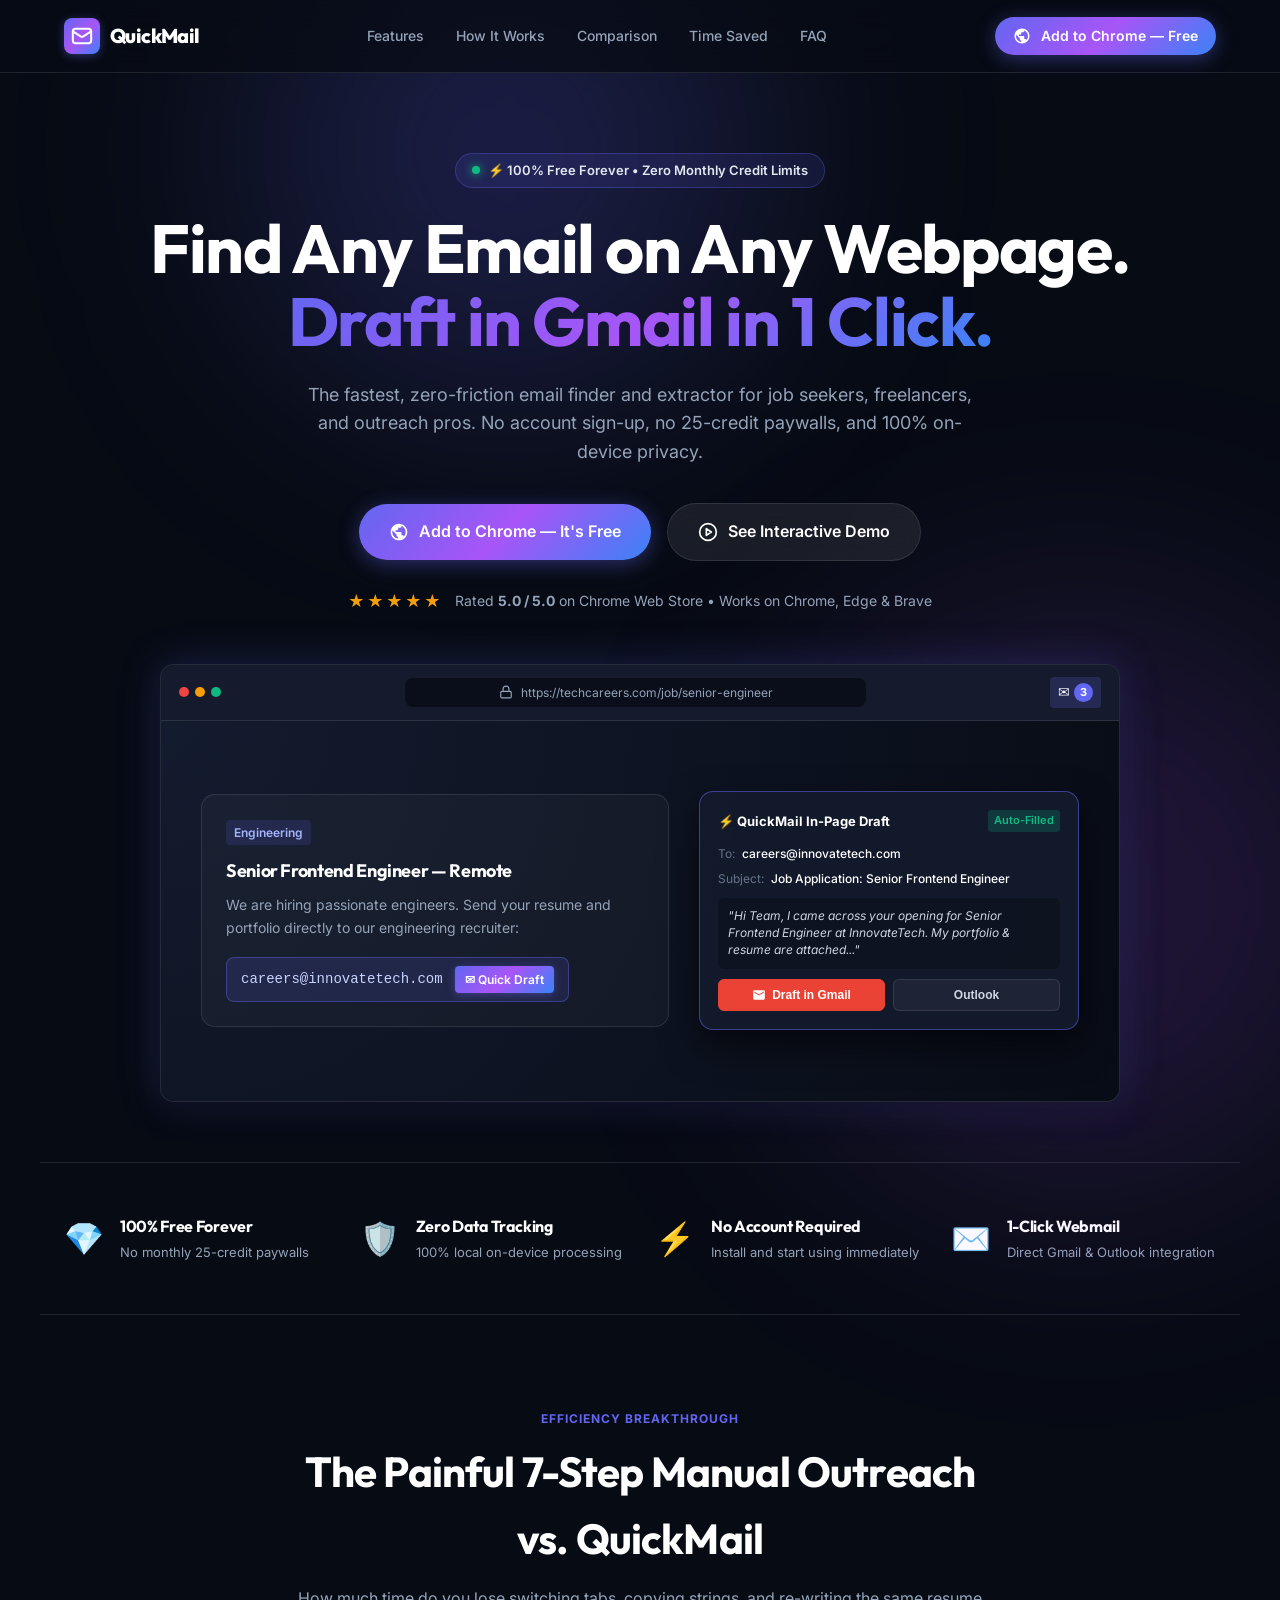
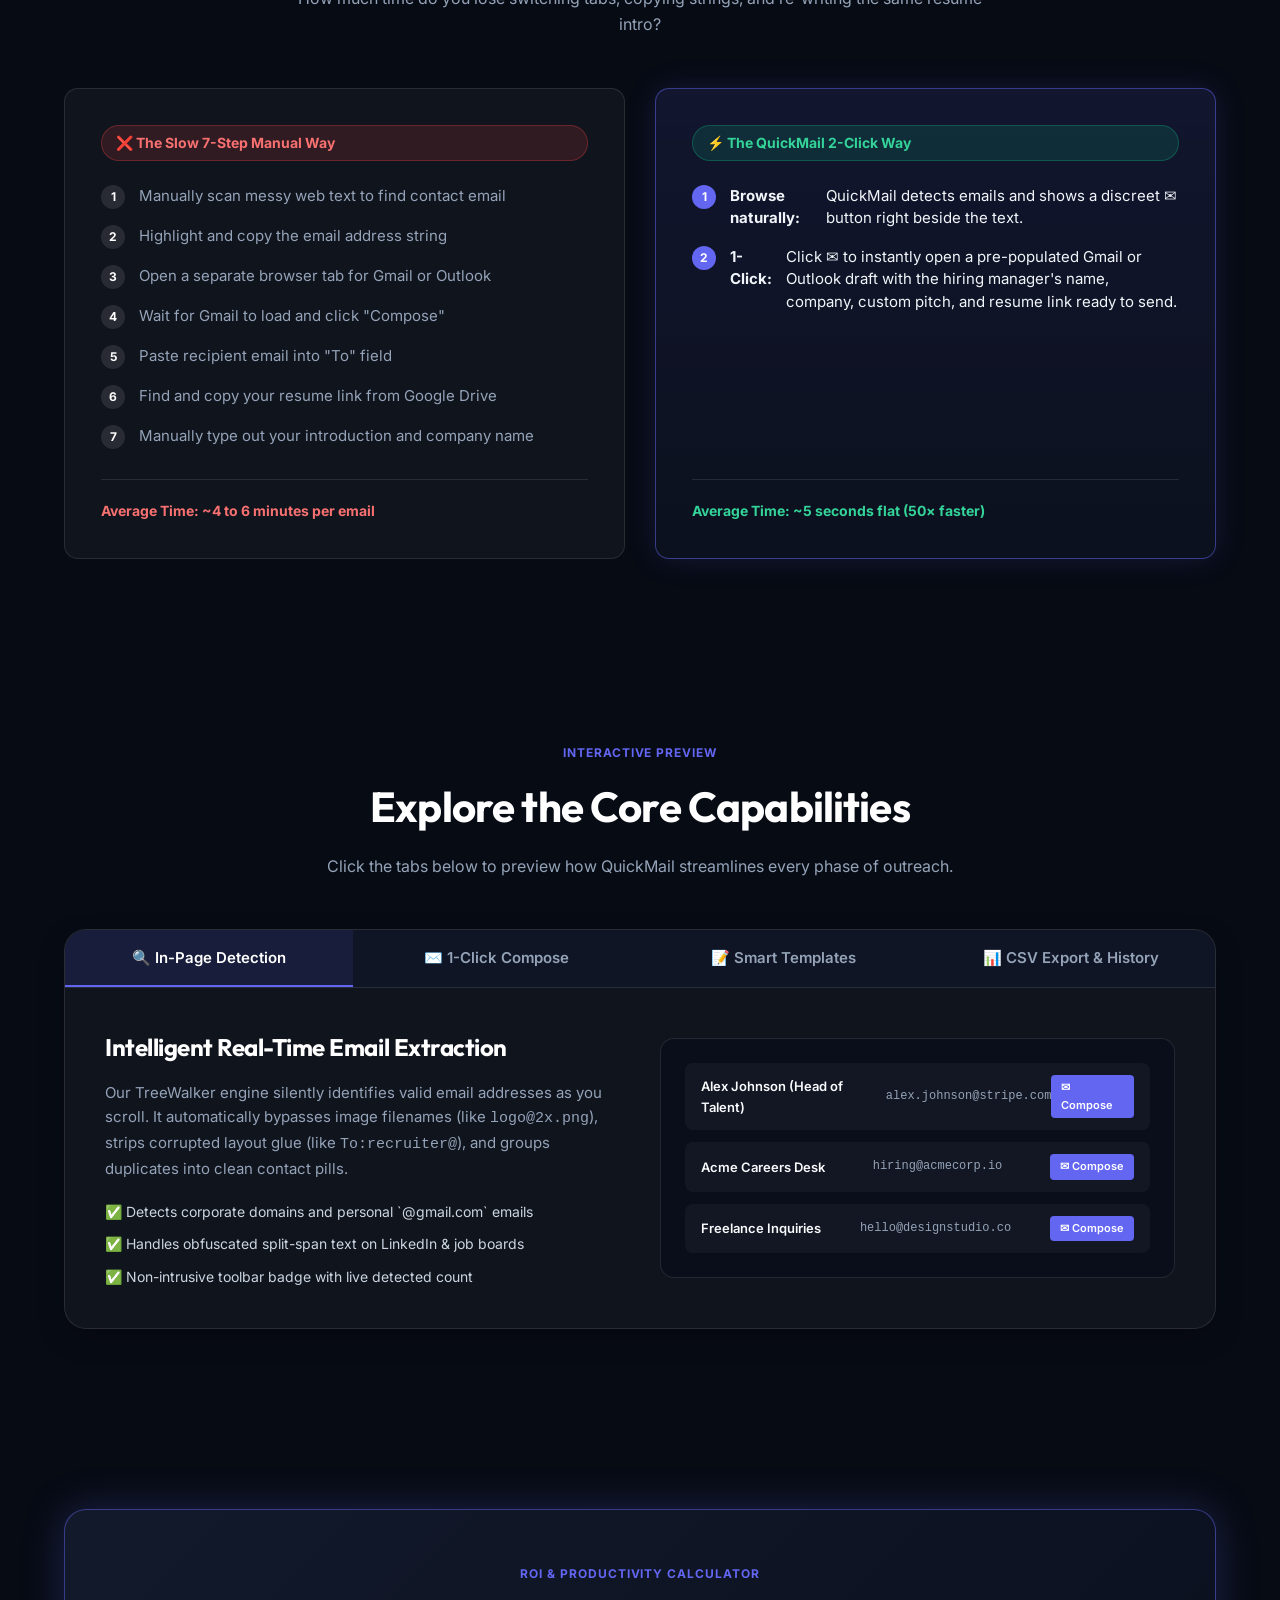
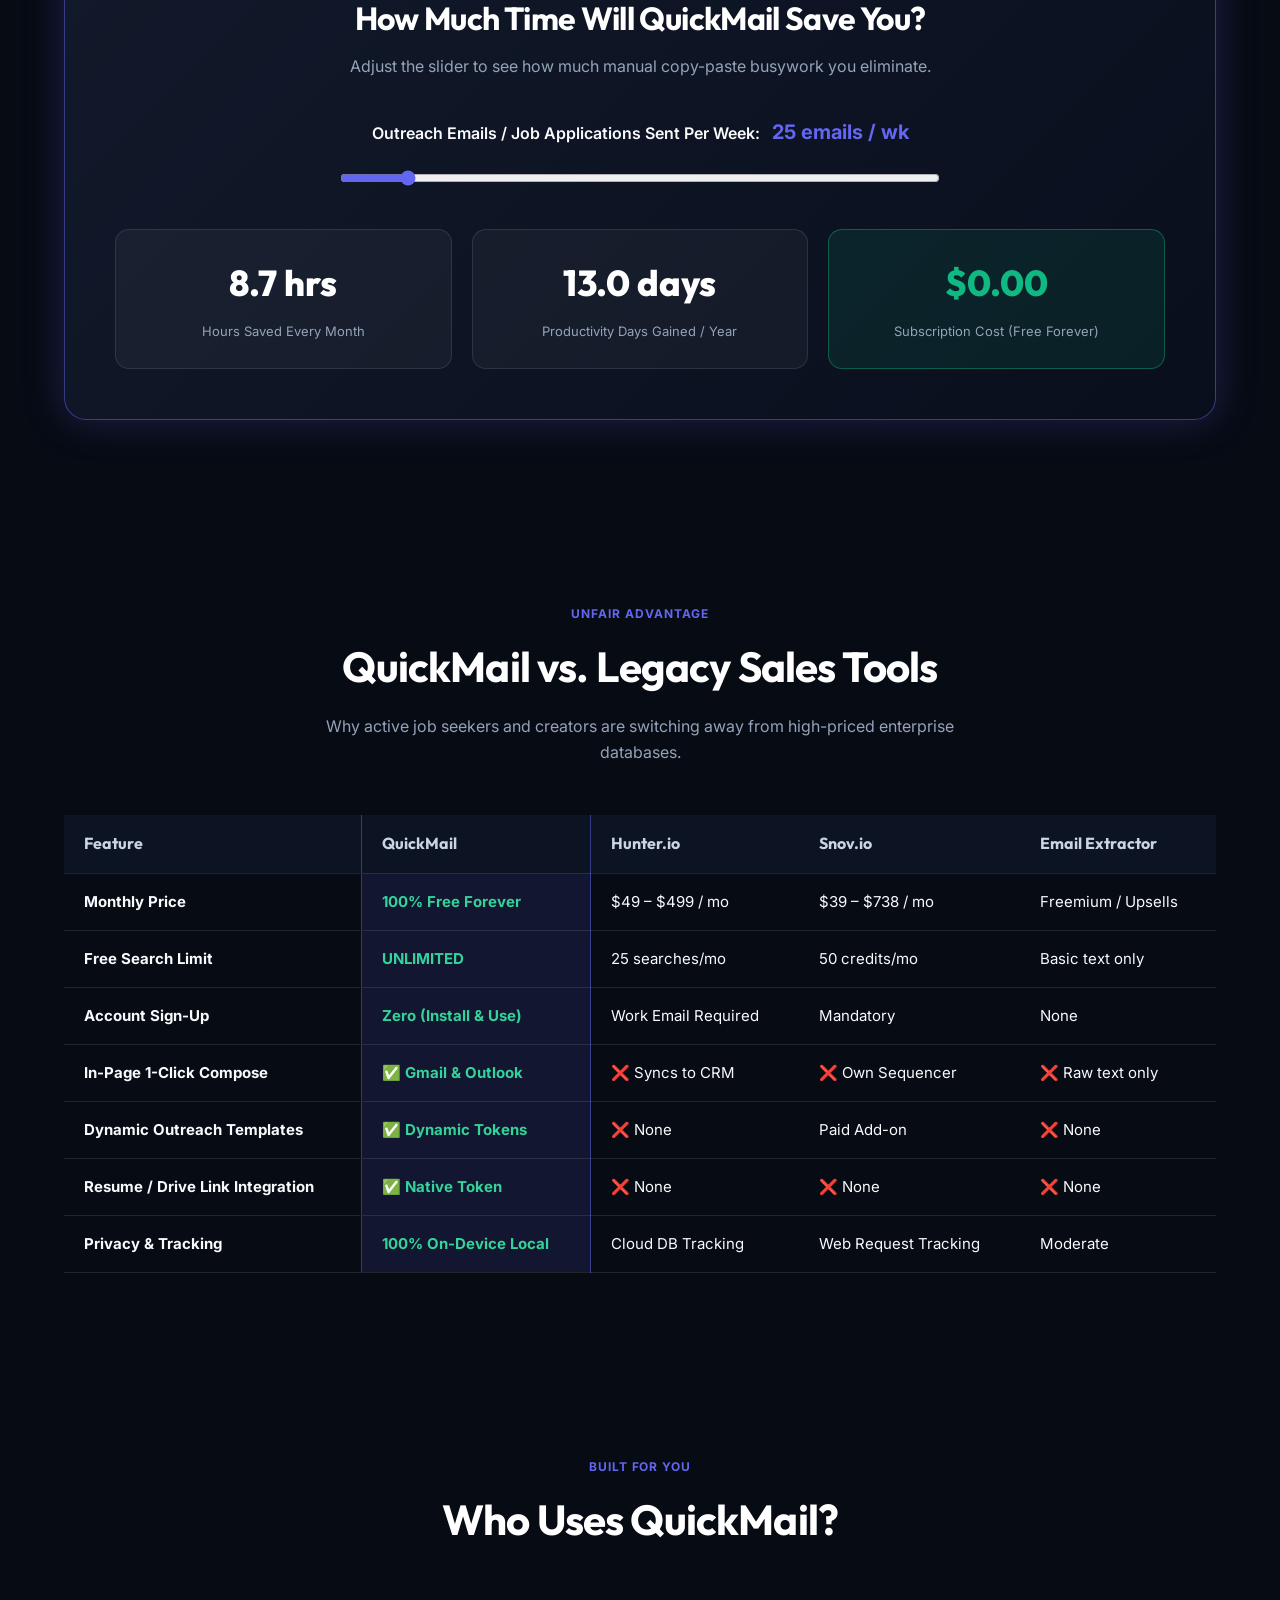
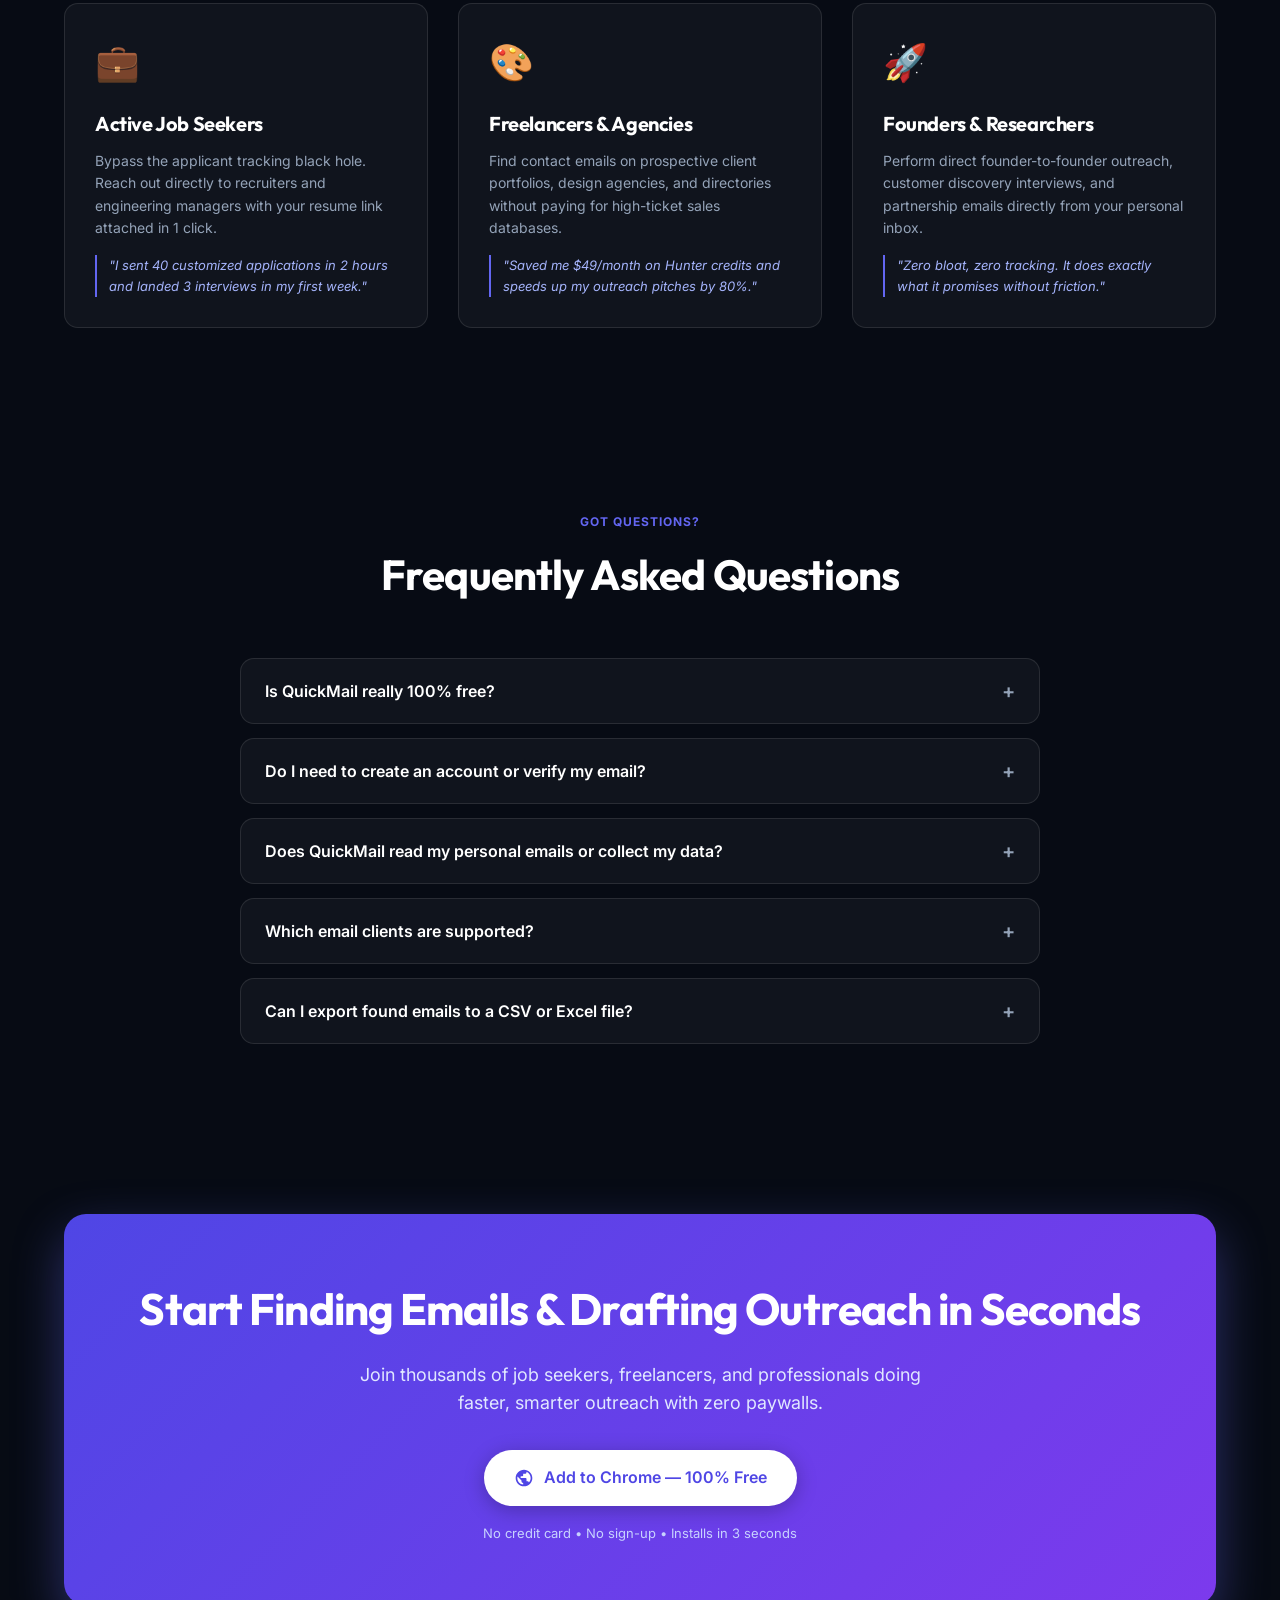
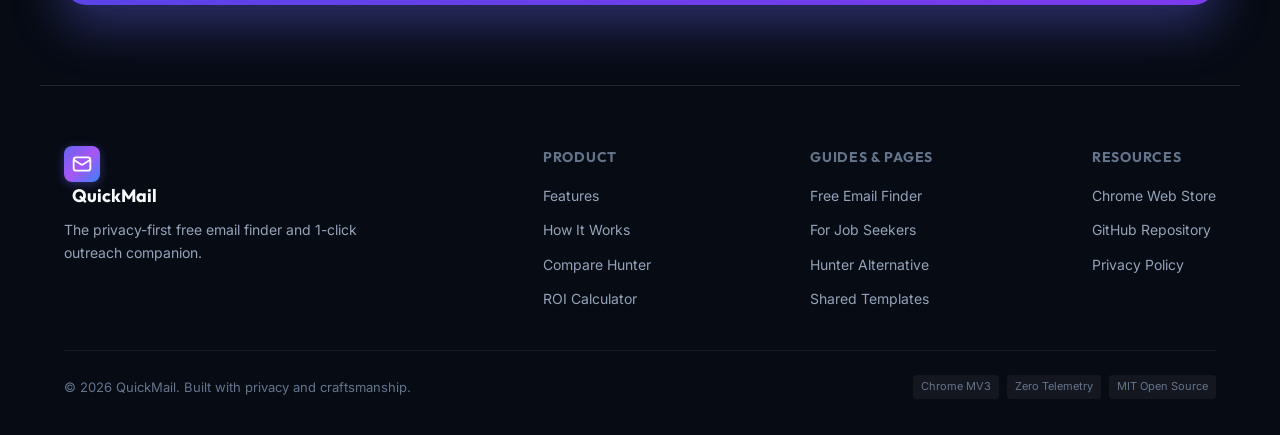
==== commit 06c804ed: "feat: host all landing pages and assets directly at root for clean URLs" ====
--- a/index.html
+++ b/index.html
@@ -24,7 +24,7 @@
   <link rel="preconnect" href="https://fonts.gstatic.com" crossorigin>
   <link href="https://fonts.googleapis.com/css2?family=Inter:wght@400;500;600;700&family=Outfit:wght@600;700;800&display=swap" rel="stylesheet">
 
-  <link rel="stylesheet" href="website/styles.css">
+  <link rel="stylesheet" href="styles.css">
 
   <!-- JSON-LD Structured Data for Google Rich Snippets -->
   <script type="application/ld+json">
@@ -638,6 +638,14 @@
       </div>
 
       <div class="footer-links-col">
+        <h5>Guides & Pages</h5>
+        <a href="free-email-finder.html">Free Email Finder</a>
+        <a href="email-finder-for-job-seekers.html">For Job Seekers</a>
+        <a href="hunter-alternative.html">Hunter Alternative</a>
+        <a href="template.html">Shared Templates</a>
+      </div>
+
+      <div class="footer-links-col">
         <h5>Resources</h5>
         <a href="https://chromewebstore.google.com/detail/quickmail-finder-%E2%80%94-detect/nmghnadnnkageenfiklgoghlelodmked" target="_blank" rel="noopener noreferrer">Chrome Web Store</a>
         <a href="https://github.com/ashishingle29/quickmail" target="_blank" rel="noopener noreferrer">GitHub Repository</a>
@@ -655,6 +663,6 @@
     </div>
   </footer>
 
-  <script src="website/app.js"></script>
+  <script src="app.js"></script>
 </body>
 </html>
--- a/styles.css
+++ b/styles.css
@@ -0,0 +1,1206 @@
+/* QuickMail Finder — Premium Website Design System */
+
+:root {
+  --bg-dark: #070b14;
+  --bg-card: rgba(255, 255, 255, 0.04);
+  --bg-card-hover: rgba(255, 255, 255, 0.08);
+  --border-subtle: rgba(255, 255, 255, 0.1);
+  --border-active: rgba(99, 102, 241, 0.5);
+  
+  --primary: #6366f1;
+  --primary-hover: #4f46e5;
+  --accent-purple: #8b5cf6;
+  --accent-cyan: #06b6d4;
+  --accent-emerald: #10b981;
+  --accent-amber: #f59e0b;
+
+  --text-primary: #f8fafc;
+  --text-secondary: #94a3b8;
+  --text-muted: #64748b;
+
+  --gradient-primary: linear-gradient(135deg, #6366f1 0%, #a855f7 50%, #3b82f6 100%);
+  --gradient-card: linear-gradient(180deg, rgba(255, 255, 255, 0.06) 0%, rgba(255, 255, 255, 0.02) 100%);
+  --gradient-glow: radial-gradient(circle, rgba(99, 102, 241, 0.15) 0%, rgba(0, 0, 0, 0) 70%);
+
+  --font-sans: 'Inter', -apple-system, BlinkMacSystemFont, sans-serif;
+  --font-display: 'Outfit', sans-serif;
+
+  --radius-sm: 8px;
+  --radius-md: 14px;
+  --radius-lg: 22px;
+  --radius-full: 9999px;
+  
+  --shadow-card: 0 10px 30px -10px rgba(0, 0, 0, 0.5);
+  --shadow-glow: 0 0 40px rgba(99, 102, 241, 0.25);
+}
+
+*, *::before, *::after {
+  box-sizing: border-box;
+  margin: 0;
+  padding: 0;
+}
+
+html {
+  scroll-behavior: smooth;
+  font-family: var(--font-sans);
+  background-color: var(--bg-dark);
+  color: var(--text-primary);
+  line-height: 1.6;
+  -webkit-font-smoothing: antialiased;
+}
+
+body {
+  position: relative;
+  overflow-x: hidden;
+}
+
+.container {
+  max-width: 1200px;
+  margin: 0 auto;
+  padding: 0 24px;
+}
+
+/* AMBIENT BACKGROUND GLOWS */
+.ambient-glow {
+  position: absolute;
+  border-radius: 50%;
+  pointer-events: none;
+  filter: blur(120px);
+  z-index: 0;
+}
+
+.glow-1 {
+  width: 500px;
+  height: 500px;
+  top: -100px;
+  left: 20%;
+  background: rgba(99, 102, 241, 0.22);
+}
+
+.glow-2 {
+  width: 600px;
+  height: 600px;
+  top: 600px;
+  right: -100px;
+  background: rgba(168, 85, 247, 0.15);
+}
+
+/* TYPOGRAPHY HELPERS */
+h1, h2, h3, h4, h5 {
+  font-family: var(--font-display);
+  font-weight: 700;
+  letter-spacing: -0.02em;
+  color: #ffffff;
+}
+
+.gradient-text {
+  background: var(--gradient-primary);
+  -webkit-background-clip: text;
+  -webkit-text-fill-color: transparent;
+  display: inline-block;
+}
+
+/* BUTTONS */
+.btn {
+  display: inline-flex;
+  align-items: center;
+  justify-content: center;
+  gap: 10px;
+  font-family: var(--font-sans);
+  font-weight: 600;
+  border-radius: var(--radius-full);
+  text-decoration: none;
+  transition: all 0.25s cubic-bezier(0.16, 1, 0.3, 1);
+  cursor: pointer;
+  border: none;
+}
+
+.btn-sm {
+  padding: 8px 18px;
+  font-size: 14px;
+}
+
+.btn-lg {
+  padding: 15px 30px;
+  font-size: 16px;
+}
+
+.btn-primary {
+  background: var(--gradient-primary);
+  color: #ffffff;
+  box-shadow: 0 4px 20px rgba(99, 102, 241, 0.4);
+}
+
+.btn-primary:hover {
+  transform: translateY(-2px);
+  box-shadow: 0 6px 28px rgba(99, 102, 241, 0.6);
+  filter: brightness(1.08);
+}
+
+.btn-secondary {
+  background: rgba(255, 255, 255, 0.08);
+  color: #ffffff;
+  border: 1px solid var(--border-subtle);
+  backdrop-filter: blur(10px);
+}
+
+.btn-secondary:hover {
+  background: rgba(255, 255, 255, 0.14);
+  border-color: rgba(255, 255, 255, 0.25);
+  transform: translateY(-2px);
+}
+
+/* NAVBAR */
+.navbar-wrapper {
+  position: sticky;
+  top: 0;
+  z-index: 1000;
+  backdrop-filter: blur(16px);
+  -webkit-backdrop-filter: blur(16px);
+  background: rgba(7, 11, 20, 0.75);
+  border-bottom: 1px solid var(--border-subtle);
+  transition: all 0.3s ease;
+}
+
+.navbar {
+  display: flex;
+  align-items: center;
+  justify-content: space-between;
+  height: 72px;
+}
+
+.nav-brand {
+  display: flex;
+  align-items: center;
+  gap: 10px;
+  text-decoration: none;
+}
+
+.brand-icon {
+  width: 36px;
+  height: 36px;
+  background: var(--gradient-primary);
+  border-radius: var(--radius-sm);
+  display: flex;
+  align-items: center;
+  justify-content: center;
+  color: #fff;
+  box-shadow: 0 2px 10px rgba(99, 102, 241, 0.4);
+}
+
+.brand-name {
+  font-family: var(--font-display);
+  font-size: 20px;
+  font-weight: 800;
+  color: #fff;
+  letter-spacing: -0.03em;
+}
+
+.brand-name span {
+  color: var(--primary);
+}
+
+.nav-links {
+  display: flex;
+  align-items: center;
+  gap: 32px;
+}
+
+.nav-link {
+  color: var(--text-secondary);
+  text-decoration: none;
+  font-size: 14px;
+  font-weight: 500;
+  transition: color 0.2s ease;
+}
+
+.nav-link:hover {
+  color: #fff;
+}
+
+/* HERO SECTION */
+.hero-section {
+  position: relative;
+  z-index: 1;
+  padding: 80px 24px 60px;
+  text-align: center;
+}
+
+.hero-badge {
+  display: inline-flex;
+  align-items: center;
+  gap: 8px;
+  padding: 6px 16px;
+  background: rgba(99, 102, 241, 0.12);
+  border: 1px solid rgba(99, 102, 241, 0.3);
+  border-radius: var(--radius-full);
+  margin-bottom: 24px;
+}
+
+.badge-pulse {
+  width: 8px;
+  height: 8px;
+  background: var(--accent-emerald);
+  border-radius: 50%;
+  box-shadow: 0 0 10px var(--accent-emerald);
+}
+
+.badge-text {
+  font-size: 13px;
+  font-weight: 600;
+  color: #e2e8f0;
+}
+
+.hero-title {
+  font-size: clamp(38px, 6vw, 68px);
+  line-height: 1.08;
+  margin-bottom: 22px;
+}
+
+.hero-subtitle {
+  max-width: 680px;
+  margin: 0 auto 36px;
+  font-size: 18px;
+  color: var(--text-secondary);
+  line-height: 1.6;
+}
+
+.hero-cta-group {
+  display: flex;
+  align-items: center;
+  justify-content: center;
+  gap: 16px;
+  flex-wrap: wrap;
+  margin-bottom: 28px;
+}
+
+.hero-proof {
+  display: flex;
+  align-items: center;
+  justify-content: center;
+  gap: 12px;
+  color: var(--text-secondary);
+  font-size: 14px;
+}
+
+.stars-group {
+  color: var(--accent-amber);
+  letter-spacing: 2px;
+  font-size: 16px;
+}
+
+/* BROWSER SIMULATION MOCKUP */
+.hero-mockup-wrapper {
+  margin-top: 50px;
+  position: relative;
+  z-index: 2;
+}
+
+.browser-frame {
+  max-width: 960px;
+  margin: 0 auto;
+  background: #0d1322;
+  border: 1px solid var(--border-subtle);
+  border-radius: var(--radius-md);
+  box-shadow: var(--shadow-card), var(--shadow-glow);
+  overflow: hidden;
+}
+
+.browser-header {
+  background: #151b2c;
+  padding: 12px 18px;
+  display: flex;
+  align-items: center;
+  justify-content: space-between;
+  border-bottom: 1px solid var(--border-subtle);
+}
+
+.browser-dots {
+  display: flex;
+  gap: 6px;
+}
+
+.dot {
+  width: 10px;
+  height: 10px;
+  border-radius: 50%;
+}
+.dot-red { background: #ef4444; }
+.dot-yellow { background: #f59e0b; }
+.dot-green { background: #10b981; }
+
+.browser-url-bar {
+  display: flex;
+  align-items: center;
+  gap: 8px;
+  background: #090e1a;
+  padding: 5px 16px;
+  border-radius: var(--radius-sm);
+  font-size: 12px;
+  color: var(--text-secondary);
+  width: 50%;
+  justify-content: center;
+}
+
+.browser-extension-badge {
+  display: flex;
+  align-items: center;
+  gap: 4px;
+  background: rgba(99, 102, 241, 0.2);
+  padding: 4px 8px;
+  border-radius: 4px;
+}
+
+.qmf-ext-icon {
+  font-size: 14px;
+}
+
+.qmf-badge-count {
+  background: var(--primary);
+  color: #fff;
+  font-size: 11px;
+  font-weight: 700;
+  padding: 1px 6px;
+  border-radius: 10px;
+}
+
+.browser-viewport {
+  padding: 40px;
+  min-height: 380px;
+  display: flex;
+  align-items: center;
+  justify-content: center;
+  background: radial-gradient(circle at top left, #131b2e 0%, #080c16 100%);
+}
+
+.simulated-page {
+  display: flex;
+  gap: 30px;
+  width: 100%;
+  align-items: center;
+  justify-content: space-between;
+}
+
+.job-card {
+  background: rgba(255, 255, 255, 0.03);
+  border: 1px solid var(--border-subtle);
+  border-radius: var(--radius-md);
+  padding: 24px;
+  text-align: left;
+  flex: 1;
+}
+
+.job-tag {
+  display: inline-block;
+  background: rgba(99, 102, 241, 0.15);
+  color: #a5b4fc;
+  font-size: 12px;
+  font-weight: 600;
+  padding: 3px 8px;
+  border-radius: 4px;
+  margin-bottom: 12px;
+}
+
+.job-card h3 {
+  font-size: 18px;
+  margin-bottom: 8px;
+}
+
+.job-desc {
+  font-size: 14px;
+  color: var(--text-secondary);
+  margin-bottom: 18px;
+}
+
+.email-highlight-box {
+  display: inline-flex;
+  align-items: center;
+  gap: 12px;
+  background: rgba(99, 102, 241, 0.15);
+  border: 1px solid rgba(99, 102, 241, 0.4);
+  padding: 8px 14px;
+  border-radius: var(--radius-sm);
+}
+
+.email-target {
+  font-family: monospace;
+  font-size: 14px;
+  color: #c7d2fe;
+}
+
+.inpage-button-preview {
+  background: var(--gradient-primary);
+  color: #fff;
+  font-size: 12px;
+  font-weight: 600;
+  padding: 4px 10px;
+  border-radius: 4px;
+  box-shadow: 0 2px 8px rgba(99, 102, 241, 0.4);
+  animation: bounceSlow 2s infinite ease-in-out;
+}
+
+@keyframes bounceSlow {
+  0%, 100% { transform: translateY(0); }
+  50% { transform: translateY(-3px); }
+}
+
+.floating-draft-card {
+  width: 380px;
+  background: rgba(20, 27, 45, 0.95);
+  border: 1px solid var(--border-active);
+  border-radius: var(--radius-md);
+  padding: 18px;
+  text-align: left;
+  box-shadow: 0 16px 36px rgba(0, 0, 0, 0.6);
+  backdrop-filter: blur(20px);
+}
+
+.draft-card-header {
+  display: flex;
+  align-items: center;
+  justify-content: space-between;
+  margin-bottom: 12px;
+}
+
+.draft-title {
+  font-size: 13px;
+  font-weight: 700;
+  color: #fff;
+}
+
+.draft-badge {
+  background: rgba(16, 185, 129, 0.2);
+  color: var(--accent-emerald);
+  font-size: 11px;
+  font-weight: 600;
+  padding: 2px 6px;
+  border-radius: 4px;
+}
+
+.draft-field {
+  font-size: 12px;
+  color: var(--text-secondary);
+  margin-bottom: 6px;
+}
+
+.draft-field label {
+  color: var(--text-muted);
+  margin-right: 4px;
+}
+
+.draft-field span {
+  color: #fff;
+  font-weight: 500;
+}
+
+.draft-field-body {
+  background: rgba(0, 0, 0, 0.25);
+  padding: 10px;
+  border-radius: 6px;
+  font-size: 12px;
+  color: #cbd5e1;
+  font-style: italic;
+  margin: 10px 0;
+  line-height: 1.4;
+}
+
+.draft-card-footer {
+  display: flex;
+  gap: 8px;
+}
+
+.btn-demo-action {
+  flex: 1;
+  padding: 8px;
+  border: 1px solid var(--border-subtle);
+  background: rgba(255, 255, 255, 0.05);
+  color: #cbd5e1;
+  border-radius: 6px;
+  font-size: 12px;
+  font-weight: 600;
+  cursor: pointer;
+  display: flex;
+  align-items: center;
+  justify-content: center;
+  gap: 6px;
+}
+
+.btn-demo-action.active {
+  background: #ea4335;
+  color: #fff;
+  border-color: #ea4335;
+}
+
+/* TRUST BAR */
+.trust-bar {
+  padding: 50px 24px;
+  border-top: 1px solid var(--border-subtle);
+  border-bottom: 1px solid var(--border-subtle);
+}
+
+.trust-items {
+  display: grid;
+  grid-template-columns: repeat(auto-fit, minmax(220px, 1fr));
+  gap: 30px;
+}
+
+.trust-item {
+  display: flex;
+  align-items: center;
+  gap: 16px;
+}
+
+.trust-icon {
+  font-size: 32px;
+}
+
+.trust-item h4 {
+  font-size: 16px;
+  margin-bottom: 2px;
+}
+
+.trust-item p {
+  font-size: 13px;
+  color: var(--text-secondary);
+}
+
+/* SECTION HEADERS */
+.section {
+  padding: 90px 24px;
+  position: relative;
+  z-index: 1;
+}
+
+.section-header {
+  text-align: center;
+  max-width: 700px;
+  margin: 0 auto 50px;
+}
+
+.section-tag {
+  display: inline-block;
+  font-size: 12px;
+  font-weight: 700;
+  text-transform: uppercase;
+  letter-spacing: 0.08em;
+  color: var(--primary);
+  margin-bottom: 10px;
+}
+
+.section-title {
+  font-size: clamp(28px, 4vw, 42px);
+  margin-bottom: 14px;
+}
+
+.section-subtitle {
+  color: var(--text-secondary);
+  font-size: 16px;
+}
+
+/* WORKFLOW COMPARISON GRID */
+.workflow-comparison-grid {
+  display: grid;
+  grid-template-columns: 1fr 1fr;
+  gap: 30px;
+}
+
+.workflow-card {
+  background: var(--bg-card);
+  border: 1px solid var(--border-subtle);
+  border-radius: var(--radius-md);
+  padding: 36px;
+  display: flex;
+  flex-direction: column;
+}
+
+.workflow-card.new-way {
+  background: linear-gradient(180deg, rgba(99, 102, 241, 0.12) 0%, rgba(20, 27, 45, 0.4) 100%);
+  border-color: var(--border-active);
+  box-shadow: 0 0 30px rgba(99, 102, 241, 0.15);
+}
+
+.card-status-badge {
+  font-size: 14px;
+  font-weight: 700;
+  padding: 6px 14px;
+  border-radius: var(--radius-full);
+  display: inline-block;
+  margin-bottom: 24px;
+}
+
+.card-status-badge.old {
+  background: rgba(239, 68, 68, 0.15);
+  color: #f87171;
+  border: 1px solid rgba(239, 68, 68, 0.3);
+}
+
+.card-status-badge.new {
+  background: rgba(16, 185, 129, 0.15);
+  color: #34d399;
+  border: 1px solid rgba(16, 185, 129, 0.3);
+}
+
+.workflow-steps {
+  list-style: none;
+  display: flex;
+  flex-direction: column;
+  gap: 16px;
+  flex: 1;
+}
+
+.workflow-steps li {
+  display: flex;
+  align-items: flex-start;
+  gap: 14px;
+  font-size: 15px;
+  color: var(--text-secondary);
+  line-height: 1.5;
+}
+
+.workflow-card.new-way .workflow-steps li {
+  color: #f1f5f9;
+}
+
+.workflow-steps li span {
+  width: 24px;
+  height: 24px;
+  border-radius: 50%;
+  display: flex;
+  align-items: center;
+  justify-content: center;
+  font-size: 12px;
+  font-weight: 700;
+  flex-shrink: 0;
+  background: rgba(255, 255, 255, 0.1);
+  color: #fff;
+}
+
+.workflow-card.new-way .workflow-steps li span {
+  background: var(--primary);
+}
+
+.workflow-footer {
+  margin-top: 30px;
+  padding-top: 20px;
+  border-top: 1px solid var(--border-subtle);
+  font-size: 14px;
+}
+
+.workflow-footer.old { color: #f87171; }
+.workflow-footer.new { color: #34d399; }
+
+/* INTERACTIVE DEMO */
+.demo-container {
+  background: var(--bg-card);
+  border: 1px solid var(--border-subtle);
+  border-radius: var(--radius-lg);
+  overflow: hidden;
+  box-shadow: var(--shadow-card);
+}
+
+.demo-tabs {
+  display: flex;
+  border-bottom: 1px solid var(--border-subtle);
+  background: rgba(15, 23, 42, 0.6);
+}
+
+.demo-tab {
+  flex: 1;
+  padding: 18px 20px;
+  background: transparent;
+  border: none;
+  color: var(--text-secondary);
+  font-family: var(--font-sans);
+  font-size: 15px;
+  font-weight: 600;
+  cursor: pointer;
+  transition: all 0.2s ease;
+  border-bottom: 2px solid transparent;
+}
+
+.demo-tab:hover {
+  color: #fff;
+  background: rgba(255, 255, 255, 0.02);
+}
+
+.demo-tab.active {
+  color: #fff;
+  border-bottom-color: var(--primary);
+  background: rgba(99, 102, 241, 0.1);
+}
+
+.demo-content-panel {
+  display: none;
+  padding: 40px;
+  gap: 40px;
+  align-items: center;
+}
+
+.demo-content-panel.active {
+  display: flex;
+}
+
+.demo-text {
+  flex: 1;
+}
+
+.demo-text h3 {
+  font-size: 24px;
+  margin-bottom: 14px;
+}
+
+.demo-text p {
+  color: var(--text-secondary);
+  font-size: 15px;
+  margin-bottom: 20px;
+}
+
+.feature-checklist {
+  list-style: none;
+  display: flex;
+  flex-direction: column;
+  gap: 10px;
+  font-size: 14px;
+  color: #cbd5e1;
+}
+
+.demo-visual {
+  flex: 1;
+}
+
+.preview-box {
+  background: #090e1a;
+  border: 1px solid var(--border-subtle);
+  border-radius: var(--radius-md);
+  padding: 24px;
+  display: flex;
+  flex-direction: column;
+  gap: 12px;
+}
+
+.preview-item {
+  background: rgba(255, 255, 255, 0.04);
+  padding: 12px 16px;
+  border-radius: var(--radius-sm);
+  display: flex;
+  align-items: center;
+  justify-content: space-between;
+}
+
+.p-name { font-size: 13px; font-weight: 600; }
+.p-email { font-size: 12px; color: var(--text-secondary); font-family: monospace; }
+.p-btn {
+  background: var(--primary);
+  color: #fff;
+  font-size: 11px;
+  font-weight: 600;
+  padding: 4px 10px;
+  border-radius: 4px;
+}
+
+.token-chips {
+  display: flex;
+  gap: 8px;
+  flex-wrap: wrap;
+  margin-bottom: 16px;
+}
+
+.chip {
+  background: rgba(99, 102, 241, 0.2);
+  color: #a5b4fc;
+  padding: 4px 10px;
+  border-radius: 4px;
+  font-size: 13px;
+  font-family: monospace;
+  border: 1px solid rgba(99, 102, 241, 0.4);
+}
+
+.token-tip {
+  font-size: 13px;
+  color: var(--accent-amber);
+}
+
+.template-card {
+  background: rgba(255, 255, 255, 0.03);
+  border: 1px solid var(--border-subtle);
+  padding: 16px;
+  border-radius: var(--radius-sm);
+}
+
+.template-card h4 {
+  font-size: 14px;
+  margin-bottom: 8px;
+  color: #c7d2fe;
+}
+
+.template-card p {
+  font-size: 13px;
+  color: var(--text-secondary);
+}
+
+/* CALCULATOR */
+.calculator-card {
+  background: linear-gradient(135deg, rgba(20, 27, 45, 0.9) 0%, rgba(10, 15, 29, 0.9) 100%);
+  border: 1px solid var(--border-active);
+  border-radius: var(--radius-lg);
+  padding: 50px;
+  box-shadow: var(--shadow-glow);
+}
+
+.calc-header {
+  text-align: center;
+  margin-bottom: 36px;
+}
+
+.calc-header h2 {
+  font-size: 32px;
+  margin-bottom: 10px;
+}
+
+.calc-header p {
+  color: var(--text-secondary);
+}
+
+.calc-slider-wrapper {
+  max-width: 600px;
+  margin: 0 auto 40px;
+  text-align: center;
+}
+
+.slider-label {
+  display: block;
+  font-size: 16px;
+  font-weight: 600;
+  margin-bottom: 16px;
+}
+
+.slider-val {
+  color: var(--primary);
+  font-size: 20px;
+  font-weight: 700;
+  margin-left: 8px;
+}
+
+.calc-slider {
+  width: 100%;
+  height: 8px;
+  border-radius: 4px;
+  background: rgba(255, 255, 255, 0.15);
+  outline: none;
+  accent-color: var(--primary);
+  cursor: pointer;
+}
+
+.calc-results-grid {
+  display: grid;
+  grid-template-columns: repeat(3, 1fr);
+  gap: 20px;
+}
+
+.calc-result-box {
+  background: rgba(255, 255, 255, 0.04);
+  border: 1px solid var(--border-subtle);
+  border-radius: var(--radius-md);
+  padding: 24px;
+  text-align: center;
+}
+
+.calc-result-box.highlight {
+  background: rgba(16, 185, 129, 0.1);
+  border-color: rgba(16, 185, 129, 0.4);
+}
+
+.result-number {
+  display: block;
+  font-family: var(--font-display);
+  font-size: 36px;
+  font-weight: 800;
+  color: #fff;
+  margin-bottom: 6px;
+}
+
+.calc-result-box.highlight .result-number {
+  color: var(--accent-emerald);
+}
+
+.result-desc {
+  font-size: 13px;
+  color: var(--text-secondary);
+}
+
+/* COMPARISON TABLE */
+.table-responsive {
+  overflow-x: auto;
+}
+
+.comparison-table {
+  width: 100%;
+  border-collapse: collapse;
+  text-align: left;
+  font-size: 15px;
+}
+
+.comparison-table th, .comparison-table td {
+  padding: 16px 20px;
+  border-bottom: 1px solid var(--border-subtle);
+}
+
+.comparison-table th {
+  font-family: var(--font-display);
+  font-size: 16px;
+  background: rgba(15, 23, 42, 0.7);
+  color: #cbd5e1;
+}
+
+.col-highlight {
+  background: rgba(99, 102, 241, 0.12);
+  border-left: 1px solid var(--border-active);
+  border-right: 1px solid var(--border-active);
+}
+
+.text-green {
+  color: #34d399;
+}
+
+/* PERSONA GRID */
+.persona-grid {
+  display: grid;
+  grid-template-columns: repeat(auto-fit, minmax(300px, 1fr));
+  gap: 30px;
+}
+
+.persona-card {
+  background: var(--bg-card);
+  border: 1px solid var(--border-subtle);
+  border-radius: var(--radius-md);
+  padding: 30px;
+  transition: transform 0.2s ease;
+}
+
+.persona-card:hover {
+  transform: translateY(-4px);
+  background: var(--bg-card-hover);
+}
+
+.persona-icon {
+  font-size: 36px;
+  margin-bottom: 16px;
+}
+
+.persona-card h3 {
+  font-size: 20px;
+  margin-bottom: 10px;
+}
+
+.persona-card p {
+  color: var(--text-secondary);
+  font-size: 14px;
+  margin-bottom: 16px;
+}
+
+.persona-quote {
+  font-size: 13px;
+  color: #a5b4fc;
+  font-style: italic;
+  border-left: 2px solid var(--primary);
+  padding-left: 12px;
+}
+
+/* FAQ ACCORDION */
+.faq-accordion {
+  max-width: 800px;
+  margin: 0 auto;
+  display: flex;
+  flex-direction: column;
+  gap: 14px;
+}
+
+.faq-item {
+  background: var(--bg-card);
+  border: 1px solid var(--border-subtle);
+  border-radius: var(--radius-md);
+  overflow: hidden;
+}
+
+.faq-question {
+  width: 100%;
+  padding: 20px 24px;
+  background: transparent;
+  border: none;
+  display: flex;
+  align-items: center;
+  justify-content: space-between;
+  color: #fff;
+  font-family: var(--font-sans);
+  font-size: 16px;
+  font-weight: 600;
+  text-align: left;
+  cursor: pointer;
+}
+
+.faq-icon {
+  font-size: 20px;
+  color: var(--text-secondary);
+  transition: transform 0.2s ease;
+}
+
+.faq-answer {
+  max-height: 0;
+  overflow: hidden;
+  transition: max-height 0.3s cubic-bezier(0, 1, 0, 1);
+  padding: 0 24px;
+}
+
+.faq-item.active .faq-answer {
+  max-height: 500px;
+  padding-bottom: 20px;
+}
+
+.faq-item.active .faq-icon {
+  transform: rotate(45deg);
+  color: var(--primary);
+}
+
+.faq-answer p {
+  color: var(--text-secondary);
+  font-size: 15px;
+  line-height: 1.6;
+}
+
+/* FINAL CTA */
+.final-cta-section {
+  padding: 80px 24px;
+}
+
+.final-cta-card {
+  background: linear-gradient(135deg, #4f46e5 0%, #7c3aed 100%);
+  border-radius: var(--radius-lg);
+  padding: 60px 40px;
+  text-align: center;
+  box-shadow: 0 20px 50px rgba(99, 102, 241, 0.4);
+}
+
+.final-cta-card h2 {
+  font-size: clamp(30px, 4vw, 44px);
+  margin-bottom: 16px;
+}
+
+.final-cta-card p {
+  font-size: 18px;
+  color: #e0e7ff;
+  max-width: 600px;
+  margin: 0 auto 32px;
+}
+
+.final-cta-actions {
+  display: flex;
+  justify-content: center;
+  margin-bottom: 14px;
+}
+
+.final-cta-card .btn-primary {
+  background: #ffffff;
+  color: #4f46e5;
+  box-shadow: 0 4px 20px rgba(0, 0, 0, 0.25);
+}
+
+.final-cta-card .btn-primary:hover {
+  background: #f8fafc;
+  transform: translateY(-2px);
+}
+
+.final-cta-subtext {
+  font-size: 13px;
+  color: #c7d2fe;
+}
+
+/* FOOTER */
+.footer {
+  padding: 60px 24px 40px;
+  border-top: 1px solid var(--border-subtle);
+}
+
+.footer-top {
+  display: flex;
+  justify-content: space-between;
+  gap: 40px;
+  flex-wrap: wrap;
+  margin-bottom: 40px;
+}
+
+.footer-brand {
+  max-width: 320px;
+}
+
+.footer-brand span {
+  font-family: var(--font-display);
+  font-size: 18px;
+  font-weight: 700;
+  margin-left: 8px;
+}
+
+.footer-brand p {
+  color: var(--text-secondary);
+  font-size: 14px;
+  margin-top: 8px;
+}
+
+.footer-links-col {
+  display: flex;
+  flex-direction: column;
+  gap: 12px;
+}
+
+.footer-links-col h5 {
+  font-size: 14px;
+  text-transform: uppercase;
+  color: var(--text-muted);
+  letter-spacing: 0.05em;
+  margin-bottom: 4px;
+}
+
+.footer-links-col a {
+  color: var(--text-secondary);
+  text-decoration: none;
+  font-size: 14px;
+  transition: color 0.2s ease;
+}
+
+.footer-links-col a:hover {
+  color: #fff;
+}
+
+.footer-bottom {
+  display: flex;
+  align-items: center;
+  justify-content: space-between;
+  padding-top: 24px;
+  border-top: 1px solid rgba(255, 255, 255, 0.06);
+  font-size: 13px;
+  color: var(--text-muted);
+  flex-wrap: wrap;
+  gap: 16px;
+}
+
+.footer-pills {
+  display: flex;
+  gap: 8px;
+}
+
+.footer-pills .pill {
+  background: rgba(255, 255, 255, 0.05);
+  padding: 3px 8px;
+  border-radius: 4px;
+  font-size: 11px;
+}
+
+/* RESPONSIVE */
+@media (max-width: 768px) {
+  .nav-links { display: none; }
+  .workflow-comparison-grid { grid-template-columns: 1fr; }
+  .simulated-page { flex-direction: column; }
+  .floating-draft-card { width: 100%; }
+  .demo-content-panel { flex-direction: column; }
+  .calc-results-grid { grid-template-columns: 1fr; }
+  .footer-top { flex-direction: column; }
+}
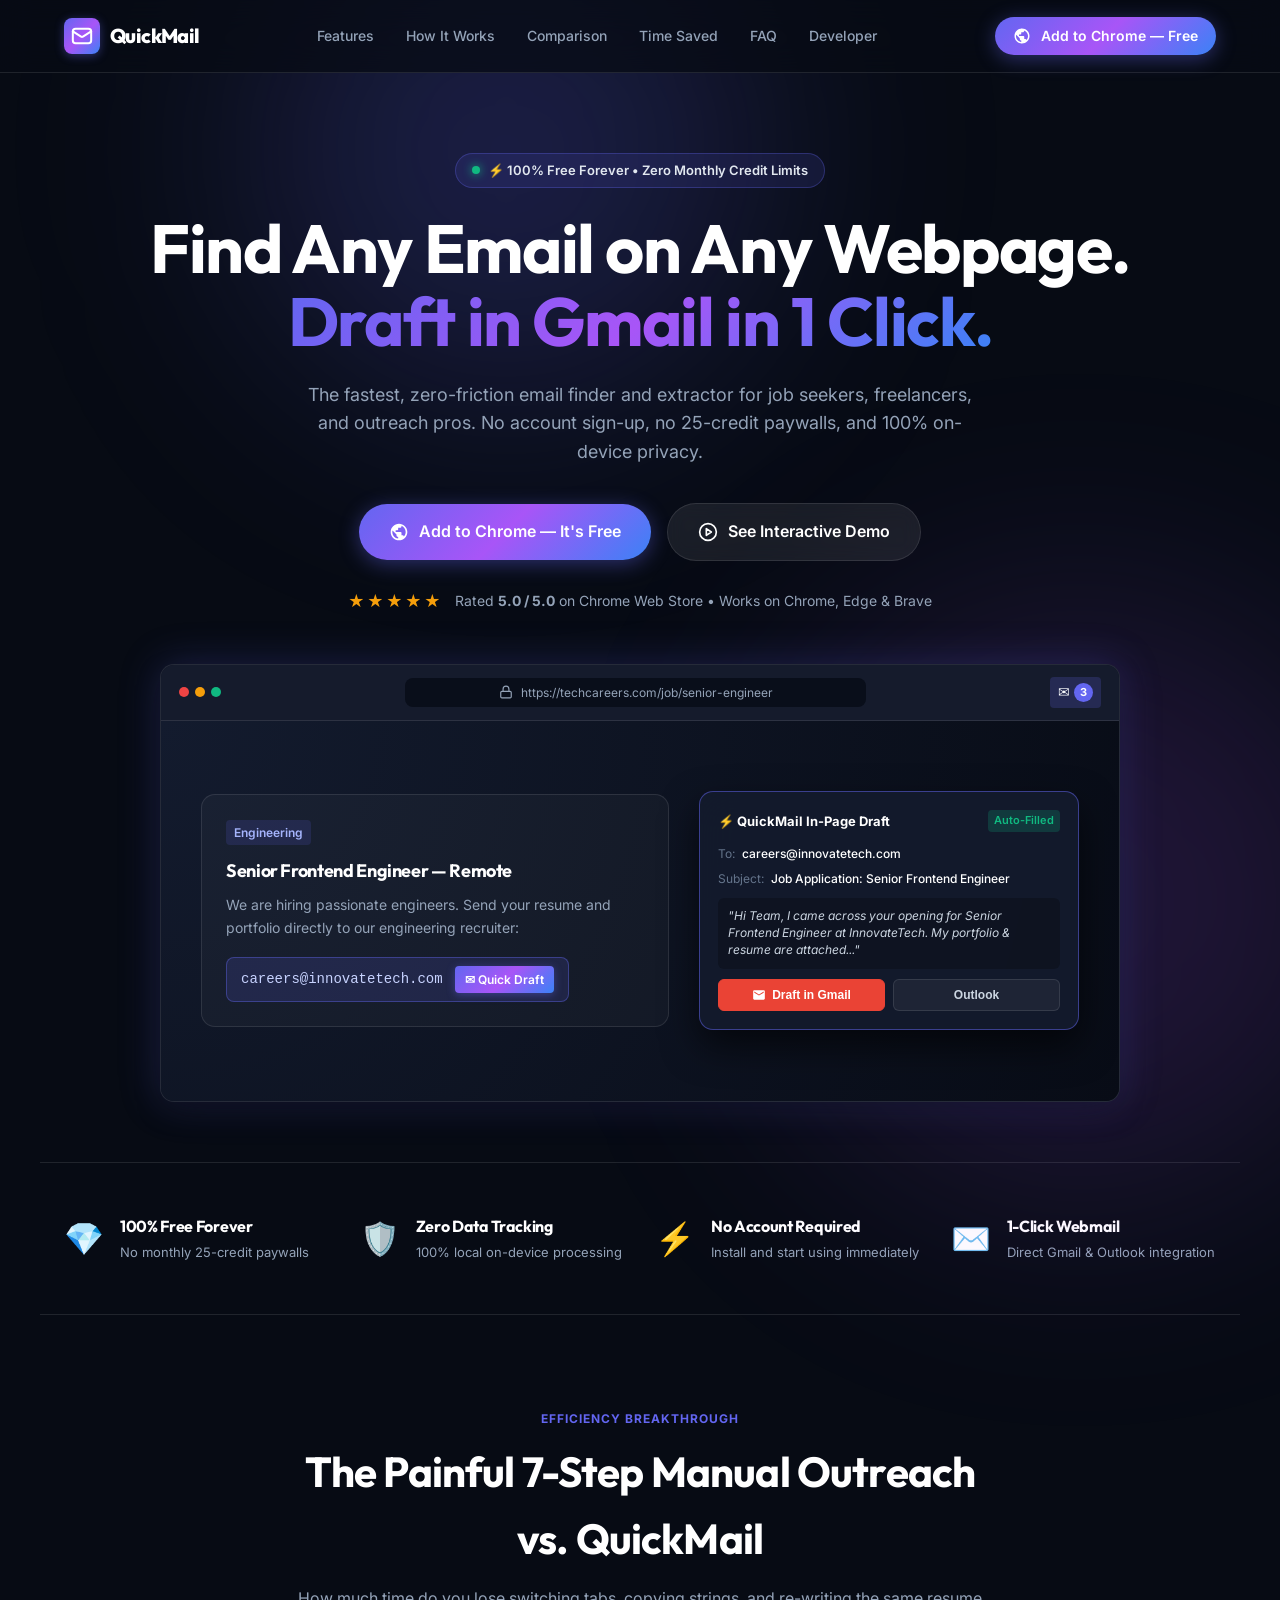
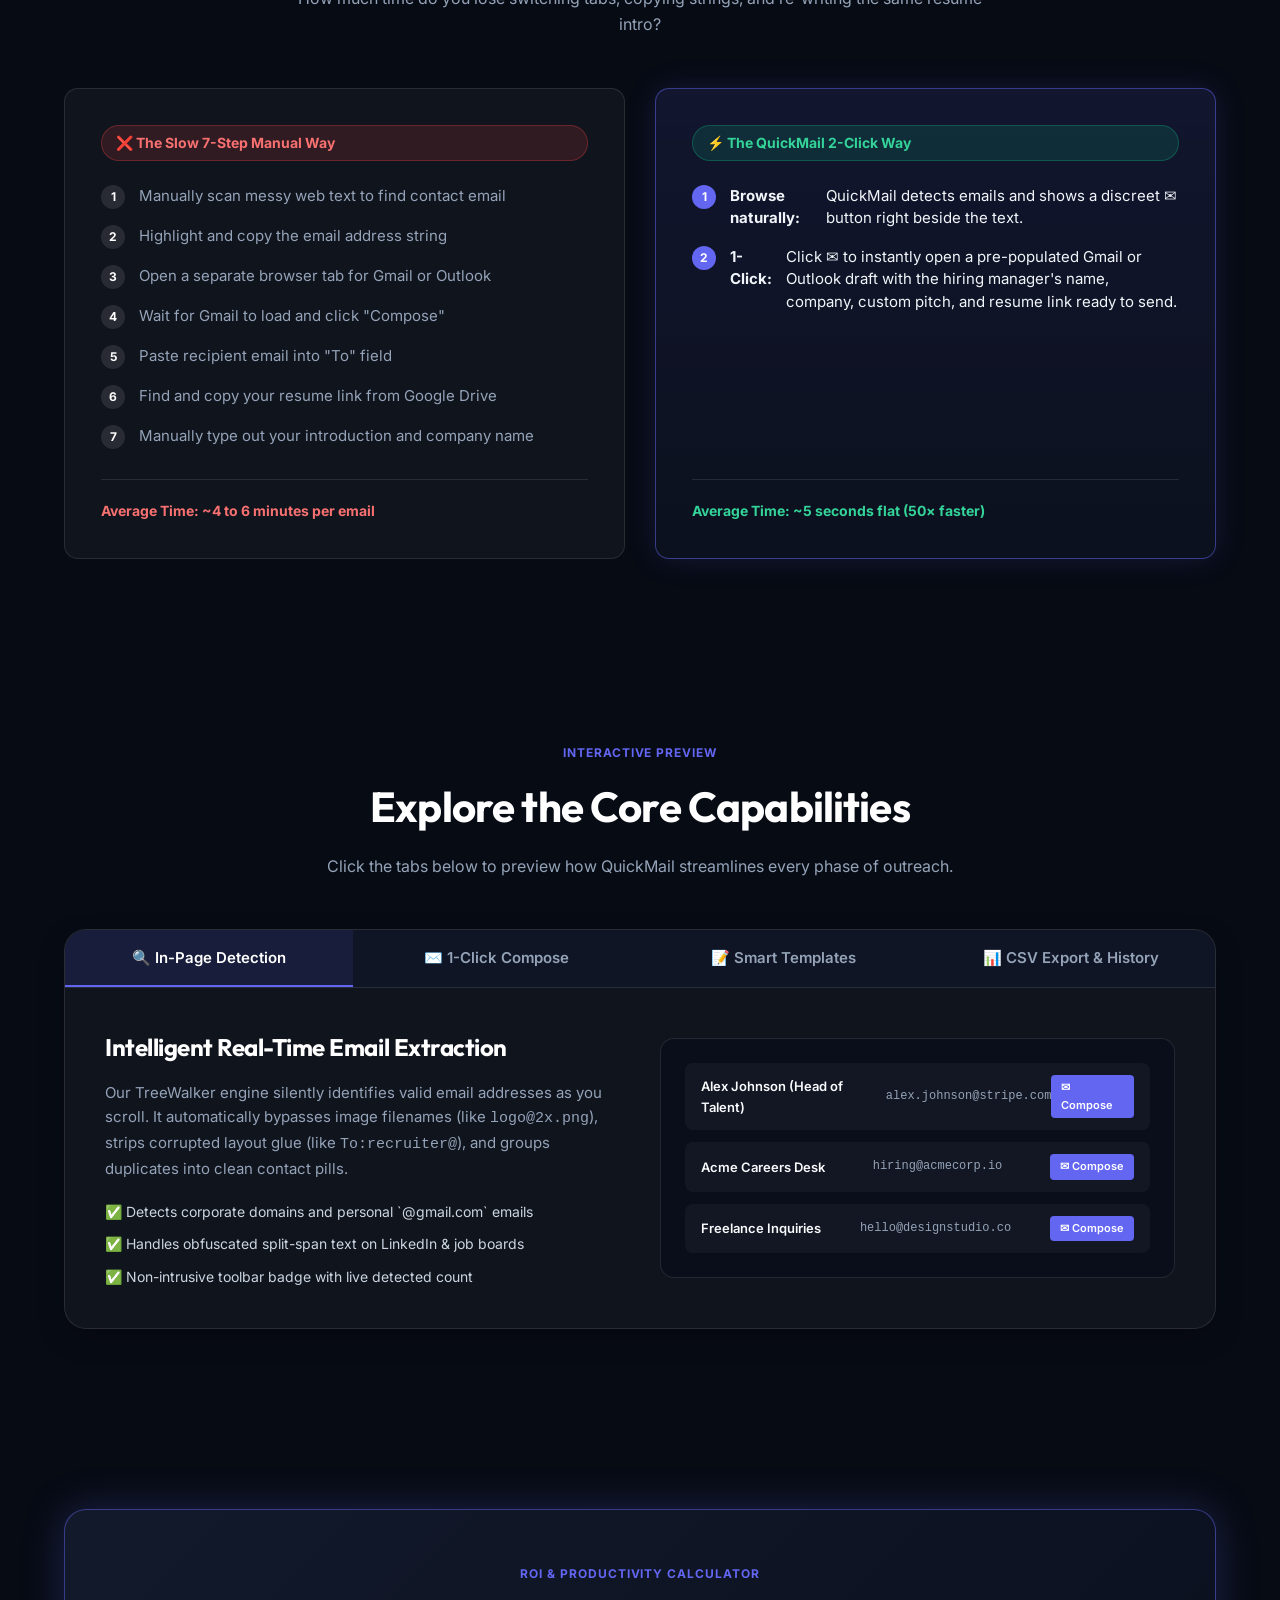
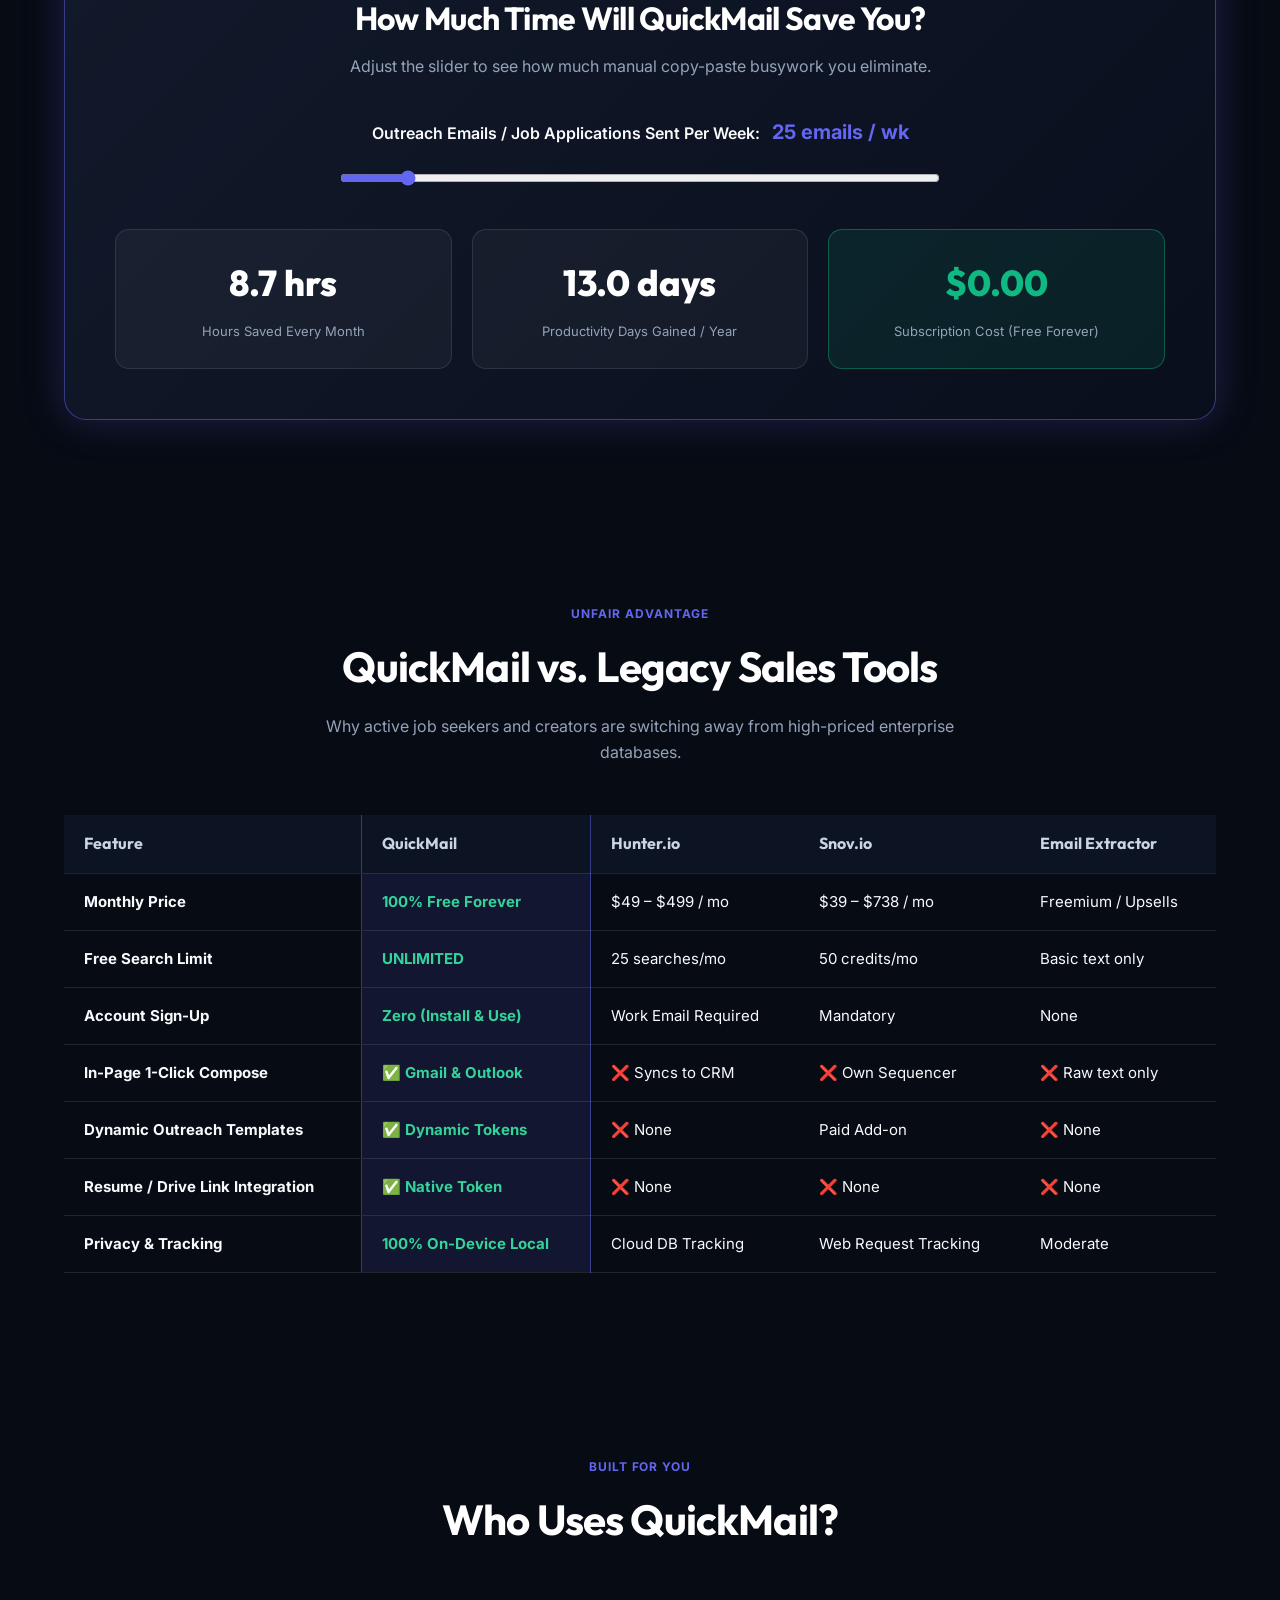
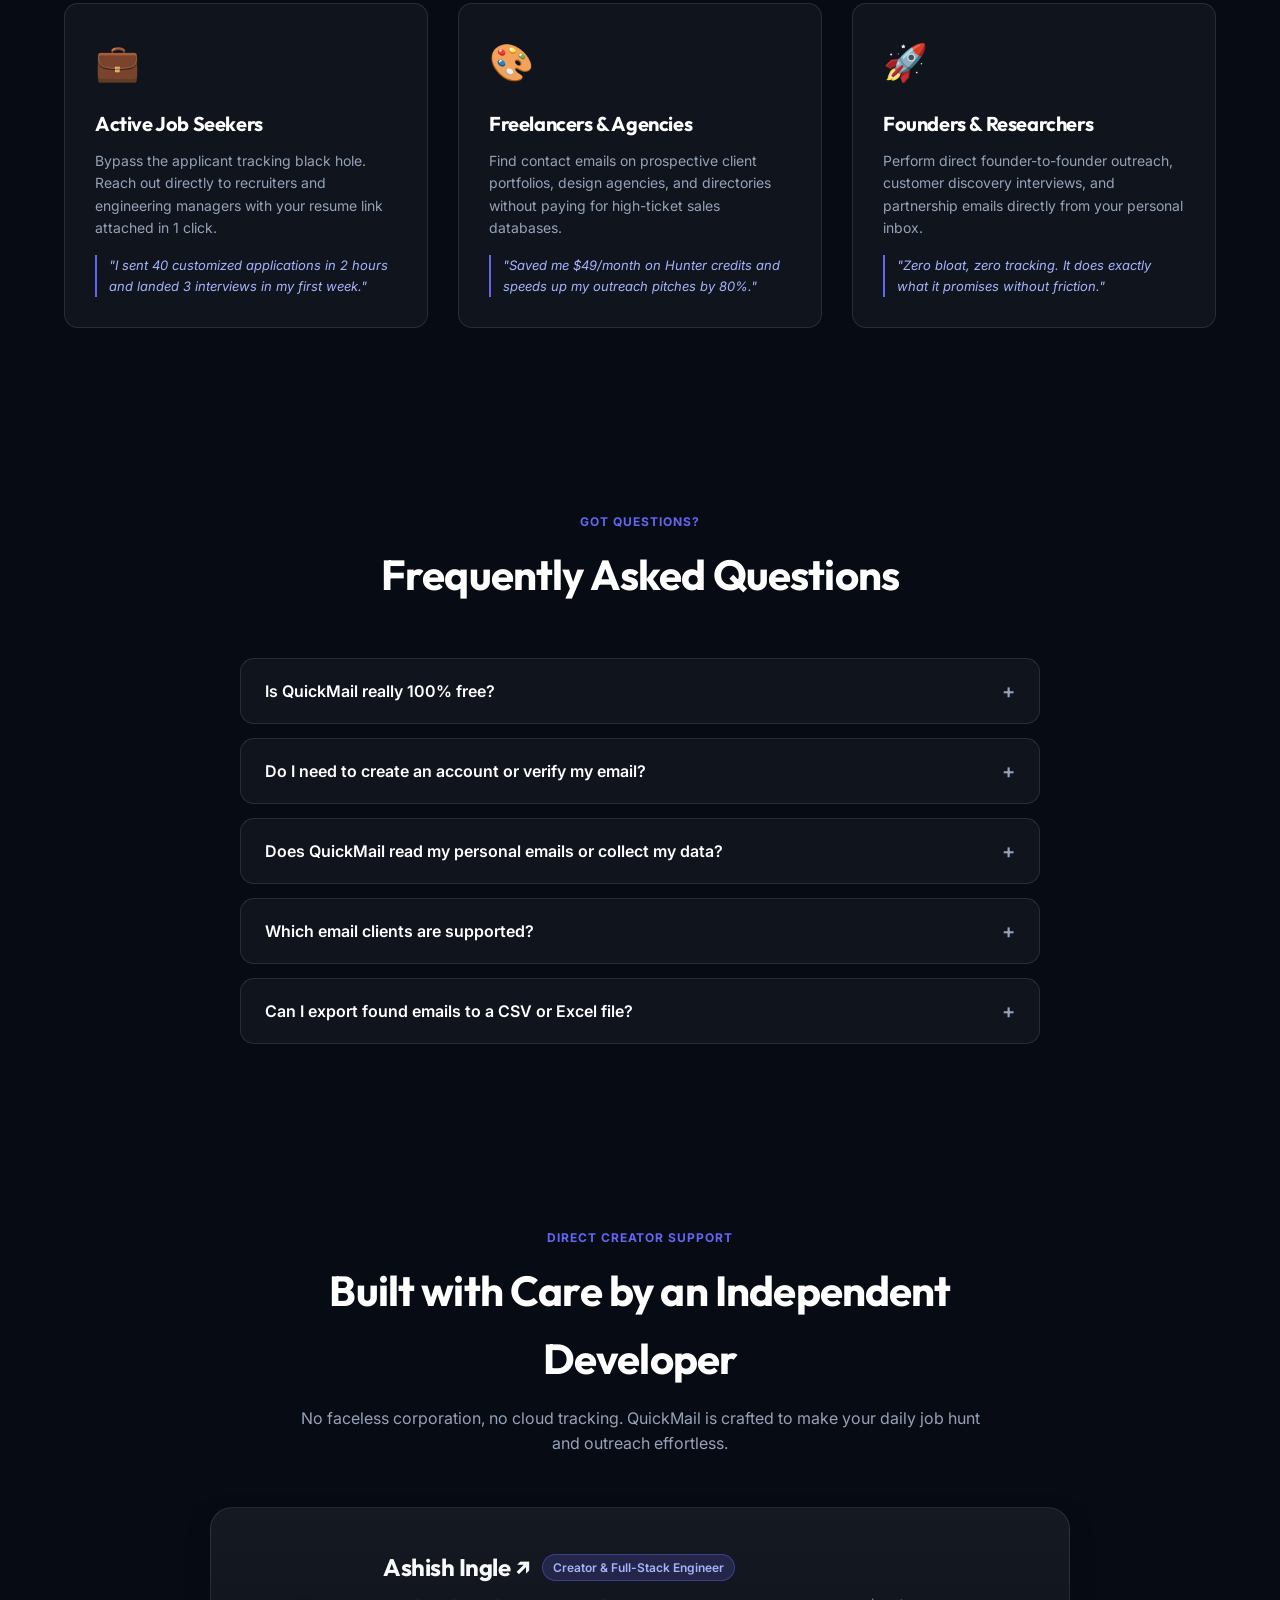
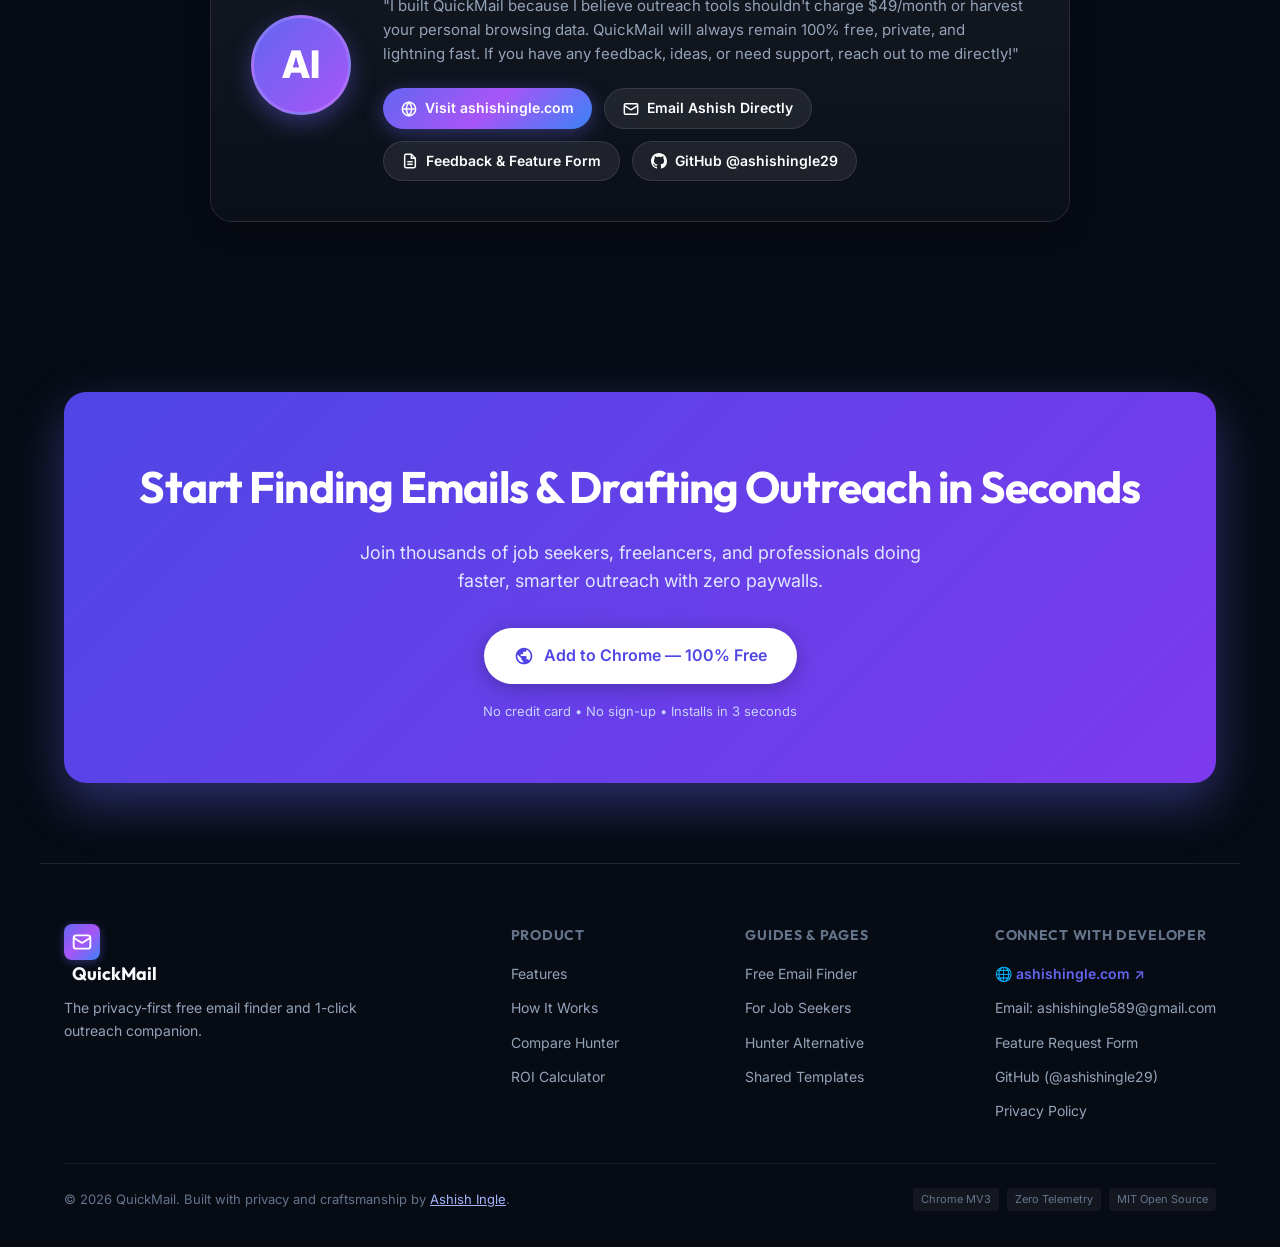
==== commit 0561cbf0: "feat: link https://ashishingle.com across developer section, navbar and footers" ====
--- a/index.html
+++ b/index.html
@@ -70,6 +70,7 @@
         <a href="#comparison" class="nav-link">Comparison</a>
         <a href="#calculator" class="nav-link">Time Saved</a>
         <a href="#faq" class="nav-link">FAQ</a>
+        <a href="#developer" class="nav-link">Developer</a>
       </div>
 
       <div class="nav-actions">
@@ -603,6 +604,56 @@
     </div>
   </section>
 
+  <!-- MEET THE DEVELOPER & DIRECT REACHOUT SECTION -->
+  <section class="section container" id="developer">
+    <div class="section-header">
+      <span class="section-tag">Direct Creator Support</span>
+      <h2 class="section-title">Built with Care by an Independent Developer</h2>
+      <p class="section-subtitle">No faceless corporation, no cloud tracking. QuickMail is crafted to make your daily job hunt and outreach effortless.</p>
+    </div>
+
+    <div style="max-width: 860px; margin: 0 auto; background: var(--gradient-card); border: 1px solid var(--border-subtle); border-radius: var(--radius-lg); padding: 40px; box-shadow: var(--shadow-card); position: relative;">
+      <div style="display: flex; flex-wrap: wrap; gap: 32px; align-items: center;">
+        <div style="flex: 0 0 100px; text-align: center;">
+          <div style="width: 100px; height: 100px; border-radius: 50%; background: linear-gradient(135deg, #6366f1, #a855f7); display: inline-flex; align-items: center; justify-content: center; font-size: 38px; font-weight: 800; color: #fff; box-shadow: 0 8px 24px rgba(99, 102, 241, 0.4); border: 3px solid rgba(255, 255, 255, 0.15);">
+            AI
+          </div>
+        </div>
+
+        <div style="flex: 1; min-width: 280px;">
+          <div style="display: flex; align-items: center; gap: 12px; margin-bottom: 8px; flex-wrap: wrap;">
+            <h3 style="font-size: 24px; font-weight: 700; color: #f8fafc; font-family: var(--font-display); margin: 0;">
+              <a href="https://ashishingle.com" target="_blank" rel="noopener noreferrer" style="color: #f8fafc; text-decoration: none;" title="Visit Ashish Ingle's Personal Website">Ashish Ingle ↗</a>
+            </h3>
+            <span style="background: rgba(99, 102, 241, 0.2); color: #a5b4fc; font-size: 12px; font-weight: 600; padding: 3px 10px; border-radius: 9999px; border: 1px solid rgba(99, 102, 241, 0.4);">Creator &amp; Full-Stack Engineer</span>
+          </div>
+          <p style="color: var(--text-secondary); font-size: 15px; line-height: 1.6; margin-bottom: 22px;">
+            "I built QuickMail because I believe outreach tools shouldn't charge $49/month or harvest your personal browsing data. QuickMail will always remain 100% free, private, and lightning fast. If you have any feedback, ideas, or need support, reach out to me directly!"
+          </p>
+
+          <div style="display: flex; flex-wrap: wrap; gap: 12px;">
+            <a href="https://ashishingle.com" target="_blank" rel="noopener noreferrer" class="btn btn-primary btn-sm" style="display: inline-flex; align-items: center; gap: 8px;">
+              <svg width="16" height="16" viewBox="0 0 24 24" fill="none" stroke="currentColor" stroke-width="2.2"><circle cx="12" cy="12" r="10"/><line x1="2" y1="12" x2="22" y2="12"/><path d="M12 2a15.3 15.3 0 0 1 4 10 15.3 15.3 0 0 1-4 10 15.3 15.3 0 0 1-4-10 15.3 15.3 0 0 1 4-10z"/></svg>
+              Visit ashishingle.com
+            </a>
+            <a href="mailto:ashishingle589@gmail.com?subject=QuickMail%20Feedback%20%26%20Support" class="btn btn-secondary btn-sm" style="display: inline-flex; align-items: center; gap: 8px;">
+              <svg width="16" height="16" viewBox="0 0 24 24" fill="none" stroke="currentColor" stroke-width="2.2"><rect width="20" height="16" x="2" y="4" rx="2"/><path d="m22 7-8.97 5.7a1.94 1.94 0 0 1-2.06 0L2 7"/></svg>
+              Email Ashish Directly
+            </a>
+            <a href="https://forms.gle/2UYCV6p4bWYiG4jPA" target="_blank" rel="noopener noreferrer" class="btn btn-secondary btn-sm" style="display: inline-flex; align-items: center; gap: 8px;">
+              <svg width="16" height="16" viewBox="0 0 24 24" fill="none" stroke="currentColor" stroke-width="2.2"><path d="M14 2H6a2 2 0 0 0-2 2v16a2 2 0 0 0 2 2h12a2 2 0 0 0 2-2V8z"/><polyline points="14 2 14 8 20 8"/><line x1="16" y1="13" x2="8" y2="13"/><line x1="16" y1="17" x2="8" y2="17"/></svg>
+              Feedback &amp; Feature Form
+            </a>
+            <a href="https://github.com/ashishingle29" target="_blank" rel="noopener noreferrer" class="btn btn-secondary btn-sm" style="display: inline-flex; align-items: center; gap: 8px;">
+              <svg width="16" height="16" viewBox="0 0 24 24" fill="currentColor"><path d="M12 0C5.37 0 0 5.37 0 12c0 5.31 3.435 9.795 8.205 11.385.6.105.825-.255.825-.57 0-.285-.015-1.23-.015-2.235-3.015.555-3.795-.735-4.035-1.41-.135-.345-.72-1.41-1.23-1.695-.42-.225-1.02-.78-.015-.795.945-.015 1.62.87 1.845 1.23 1.08 1.815 2.805 1.305 3.495.99.105-.78.42-1.305.765-1.605-2.67-.3-5.46-1.335-5.46-5.925 0-1.305.465-2.385 1.23-3.225-.12-.3-.54-1.53.12-3.18 0 0 1.005-.315 3.3 1.23.96-.27 1.98-.405 3-.405s2.04.135 3 .405c2.295-1.56 3.3-1.23 3.3-1.23.66 1.65.24 2.88.12 3.18.765.84 1.23 1.905 1.23 3.225 0 4.605-2.805 5.625-5.475 5.925.435.375.81 1.095.81 2.22 0 1.605-.015 2.895-.015 3.3 0 .315.225.69.825.57A12.02 12.02 0 0 0 24 12c0-6.63-5.37-12-12-12z"/></svg>
+              GitHub @ashishingle29
+            </a>
+          </div>
+        </div>
+      </div>
+    </div>
+  </section>
+
   <!-- FINAL CTA BANNER -->
   <section class="final-cta-section container">
     <div class="final-cta-card">
@@ -646,15 +697,17 @@
       </div>
 
       <div class="footer-links-col">
-        <h5>Resources</h5>
-        <a href="https://chromewebstore.google.com/detail/quickmail-finder-%E2%80%94-detect/nmghnadnnkageenfiklgoghlelodmked" target="_blank" rel="noopener noreferrer">Chrome Web Store</a>
-        <a href="https://github.com/ashishingle29/quickmail" target="_blank" rel="noopener noreferrer">GitHub Repository</a>
+        <h5>Connect with Developer</h5>
+        <a href="https://ashishingle.com" target="_blank" rel="noopener noreferrer" style="color: #6366f1; font-weight: 600;">🌐 ashishingle.com ↗</a>
+        <a href="mailto:ashishingle589@gmail.com?subject=QuickMail%20Inquiry">Email: ashishingle589@gmail.com</a>
+        <a href="https://forms.gle/2UYCV6p4bWYiG4jPA" target="_blank" rel="noopener noreferrer">Feature Request Form</a>
+        <a href="https://github.com/ashishingle29" target="_blank" rel="noopener noreferrer">GitHub (@ashishingle29)</a>
         <a href="https://gist.github.com/ashishingle29/a921c30d9f22dff23c96361f758b11ee" target="_blank" rel="noopener noreferrer">Privacy Policy</a>
       </div>
     </div>
 
     <div class="footer-bottom">
-      <p>© 2026 QuickMail. Built with privacy and craftsmanship.</p>
+      <p>© 2026 QuickMail. Built with privacy and craftsmanship by <a href="https://ashishingle.com" target="_blank" style="color: #a5b4fc; text-decoration: underline;">Ashish Ingle</a>.</p>
       <div class="footer-pills">
         <span class="pill">Chrome MV3</span>
         <span class="pill">Zero Telemetry</span>
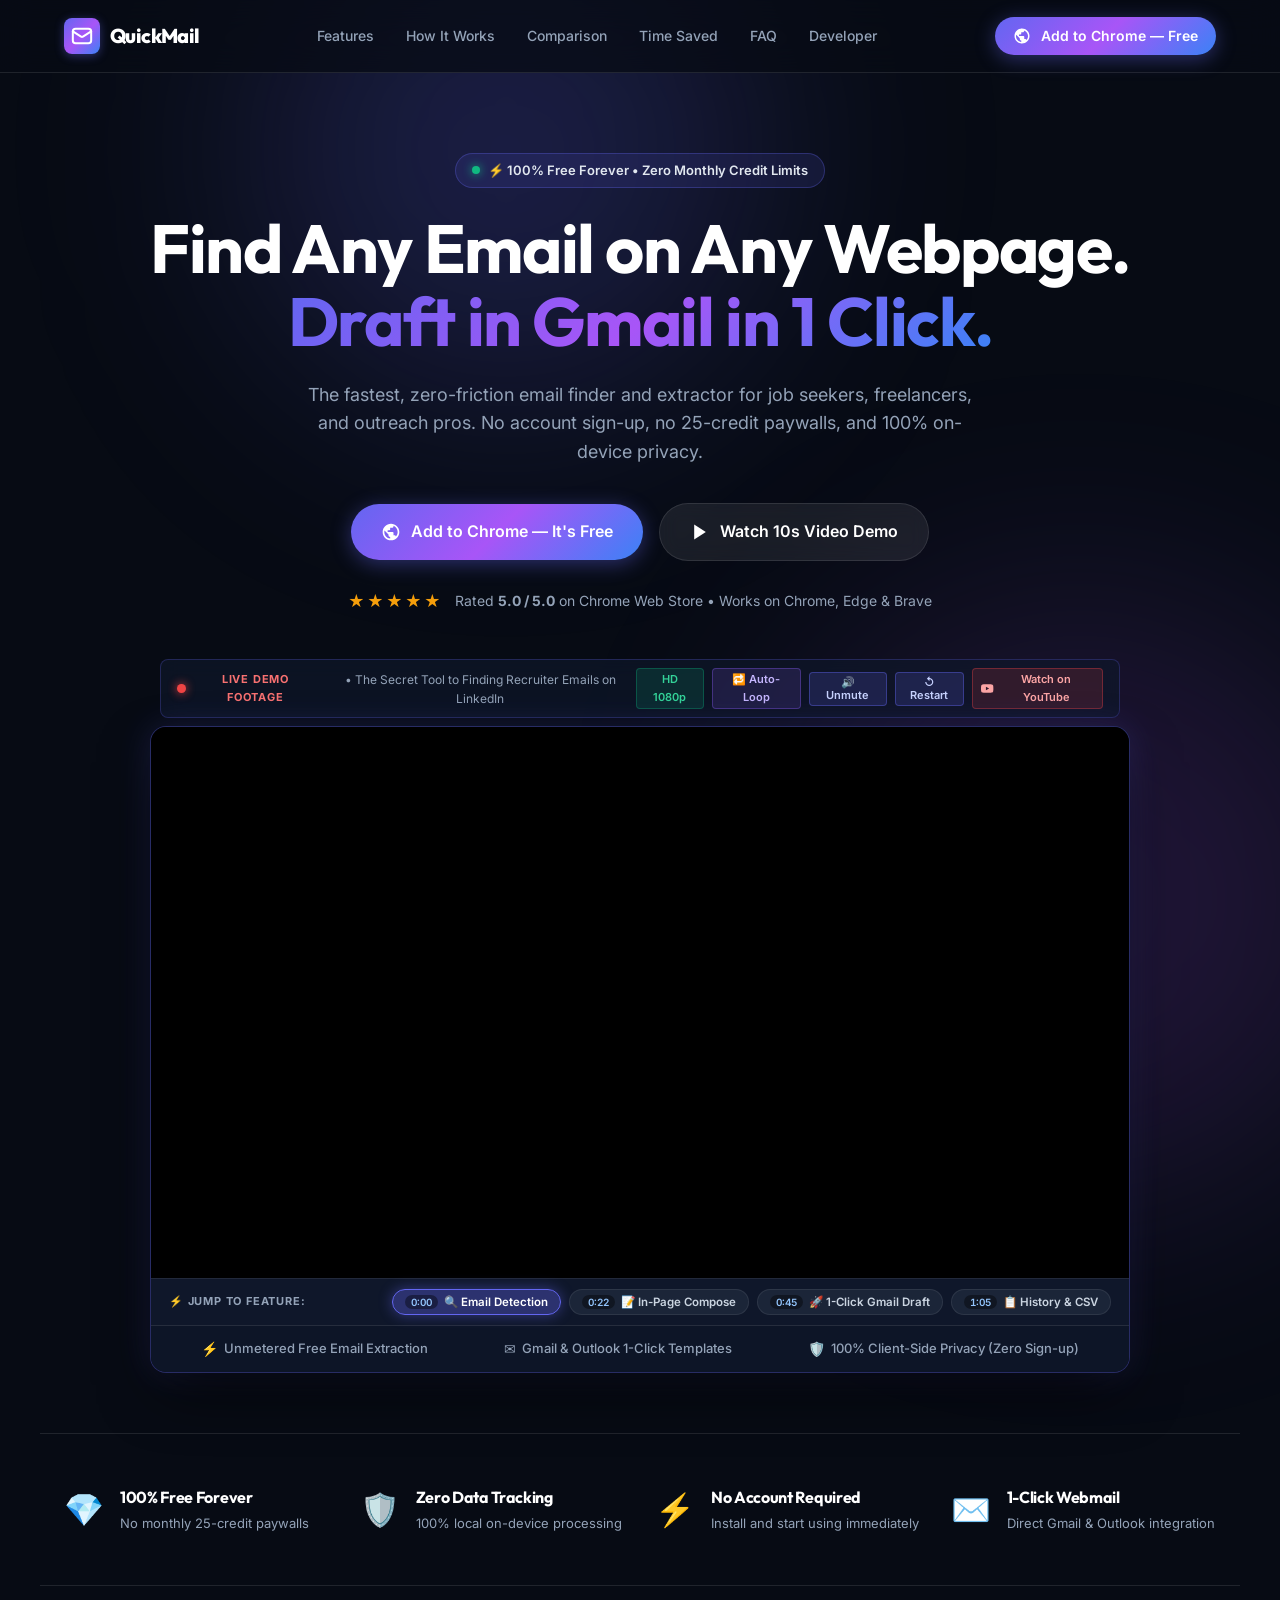
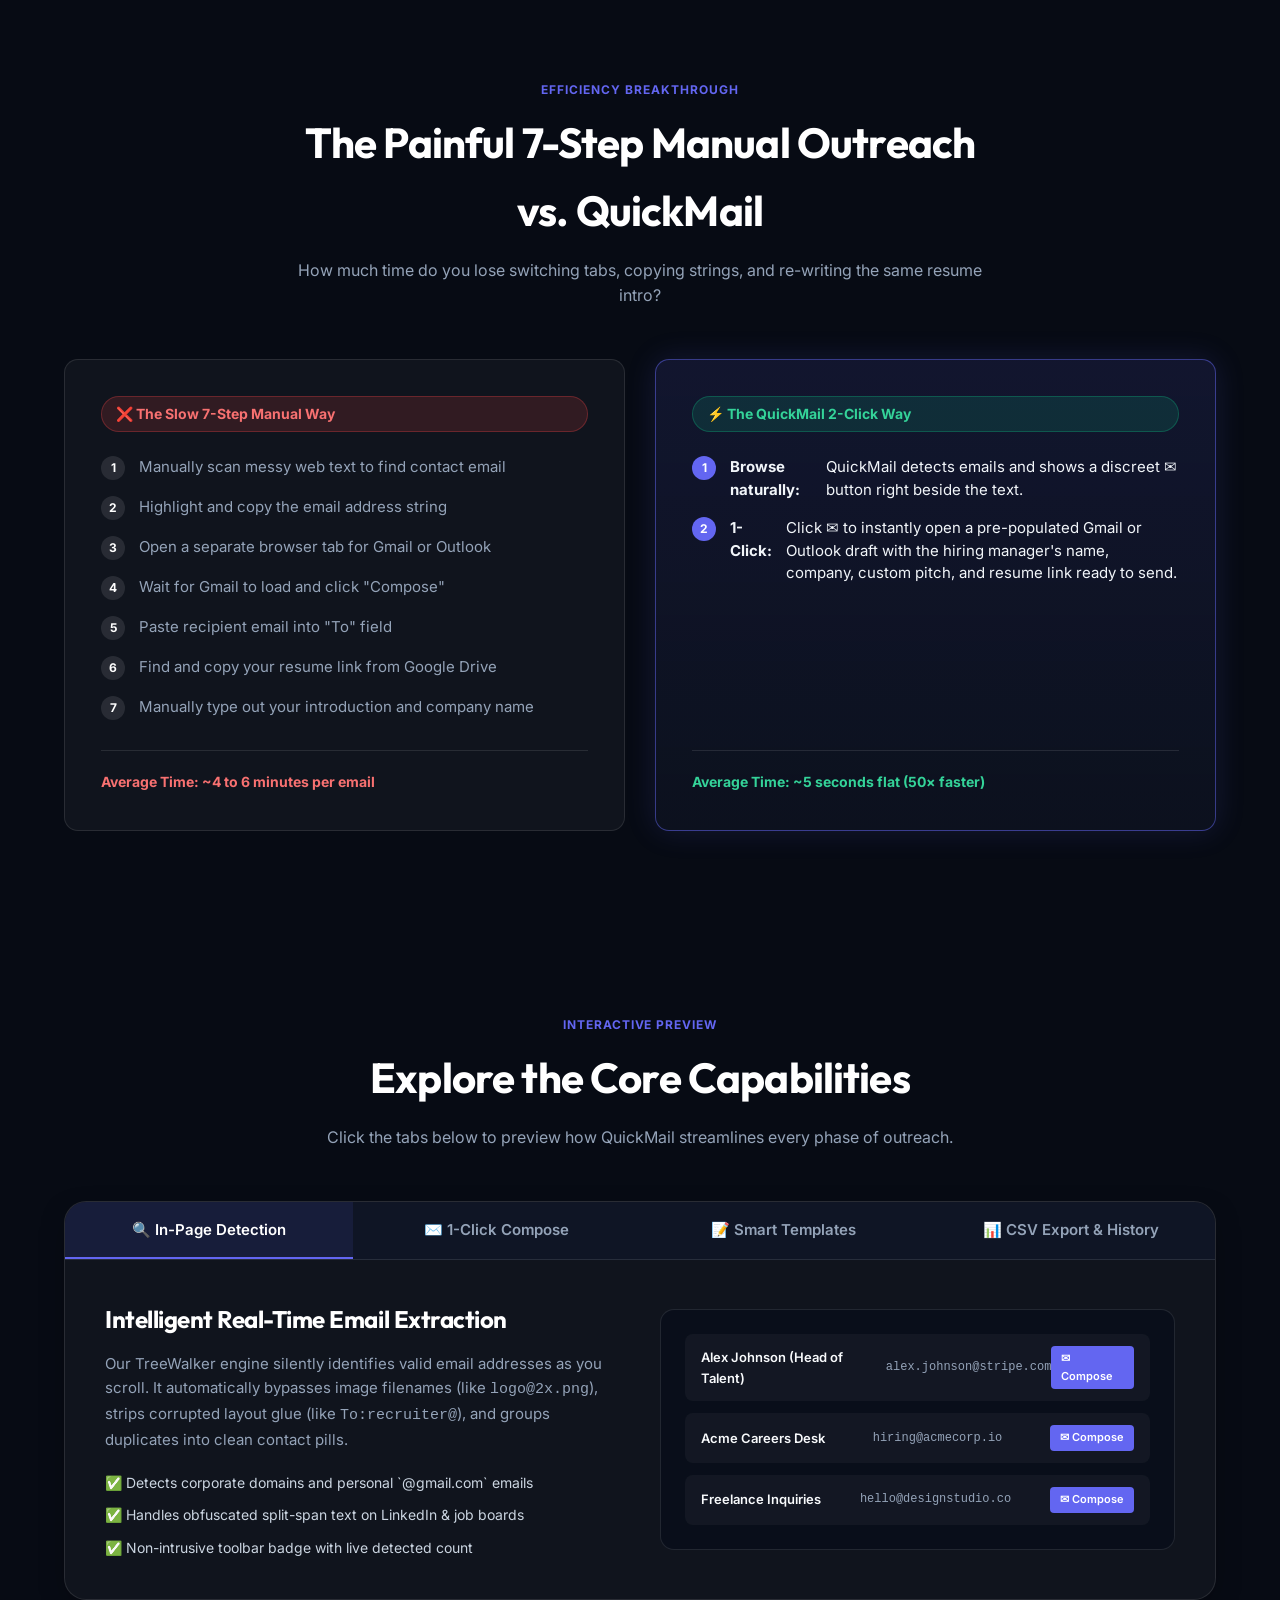
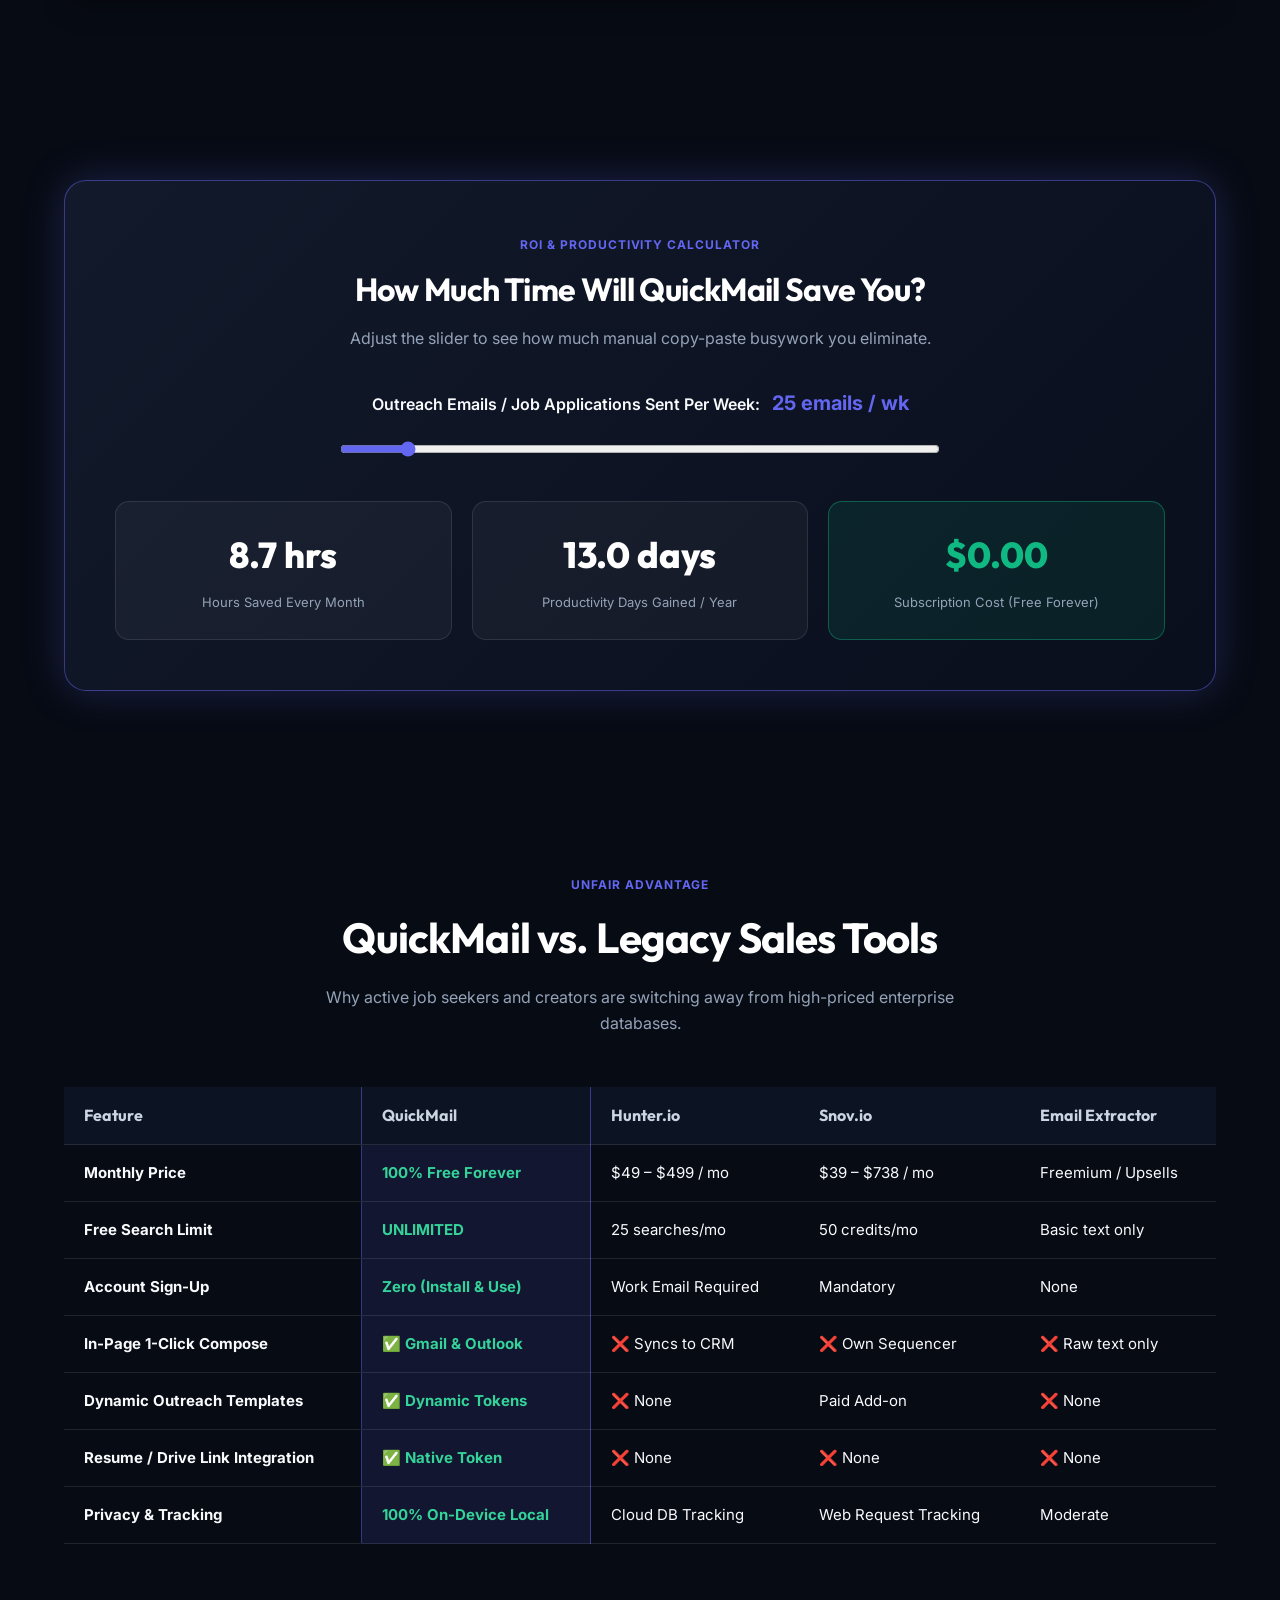
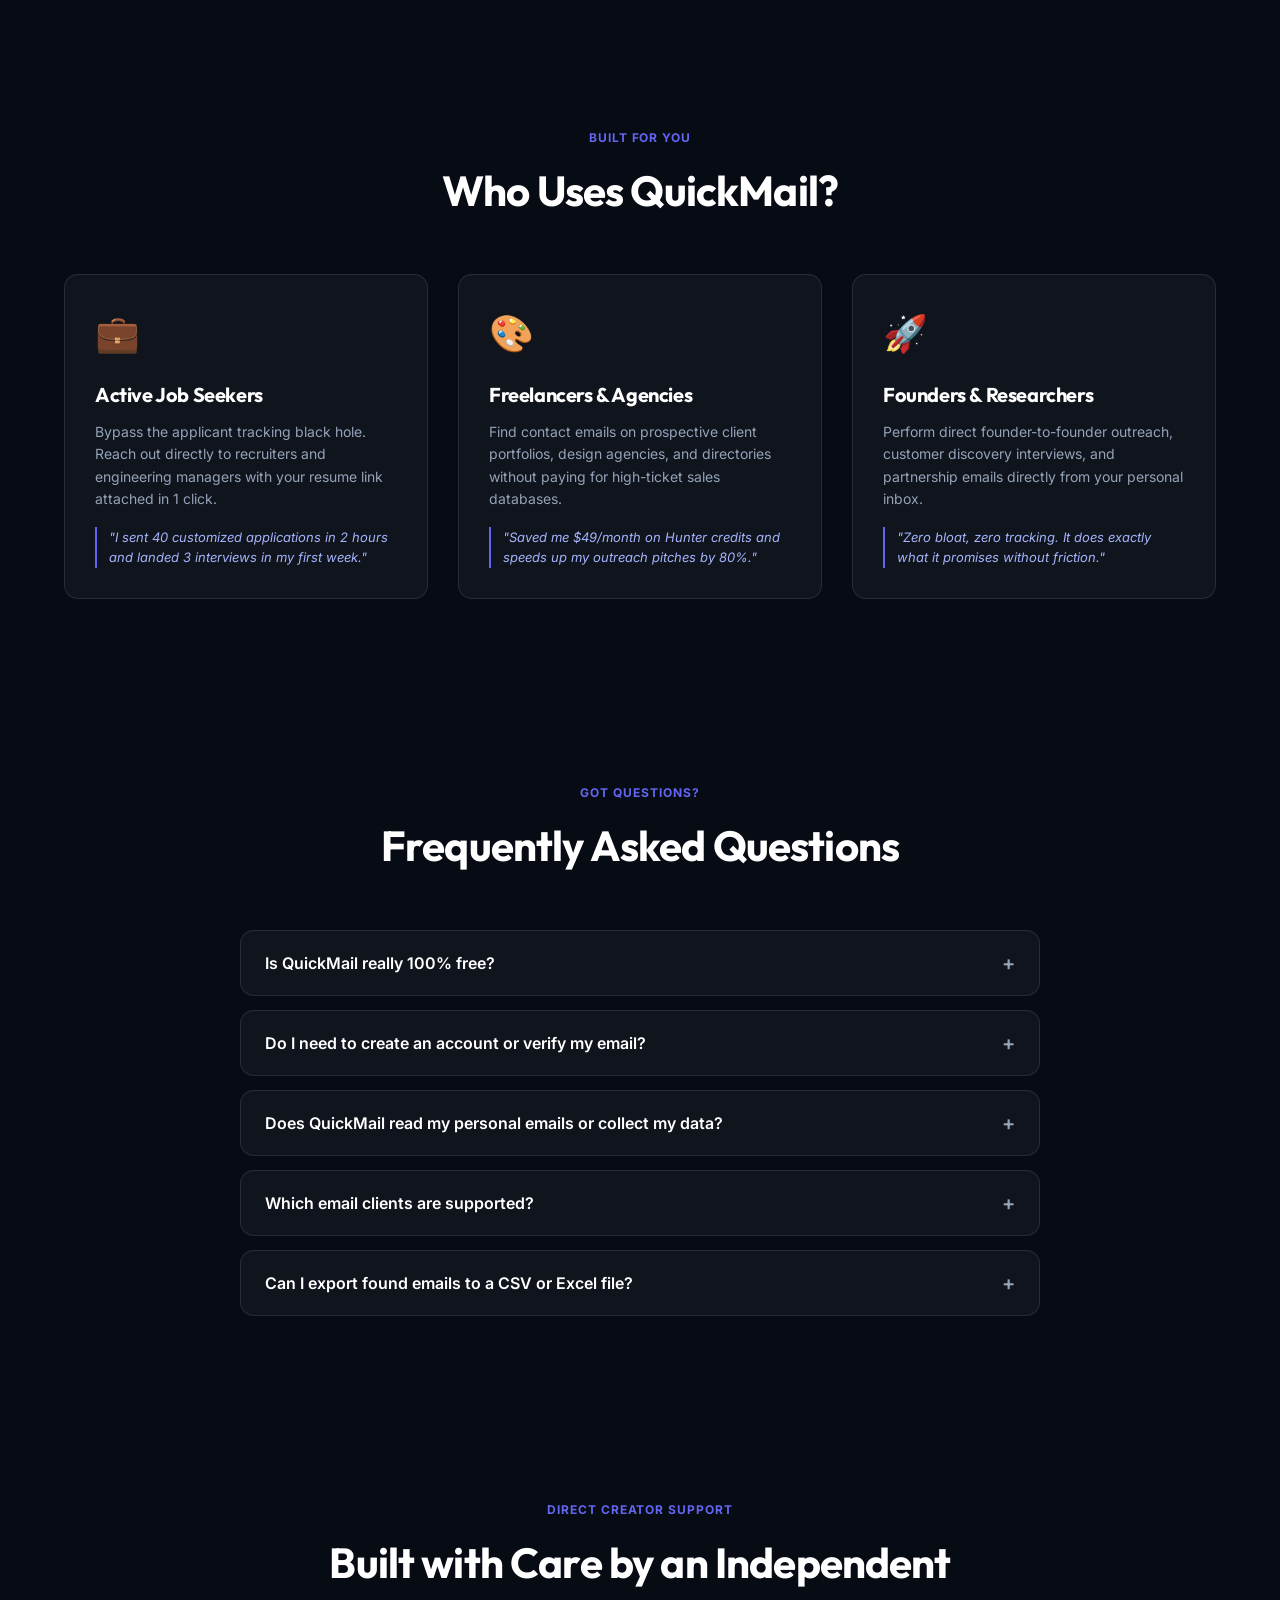
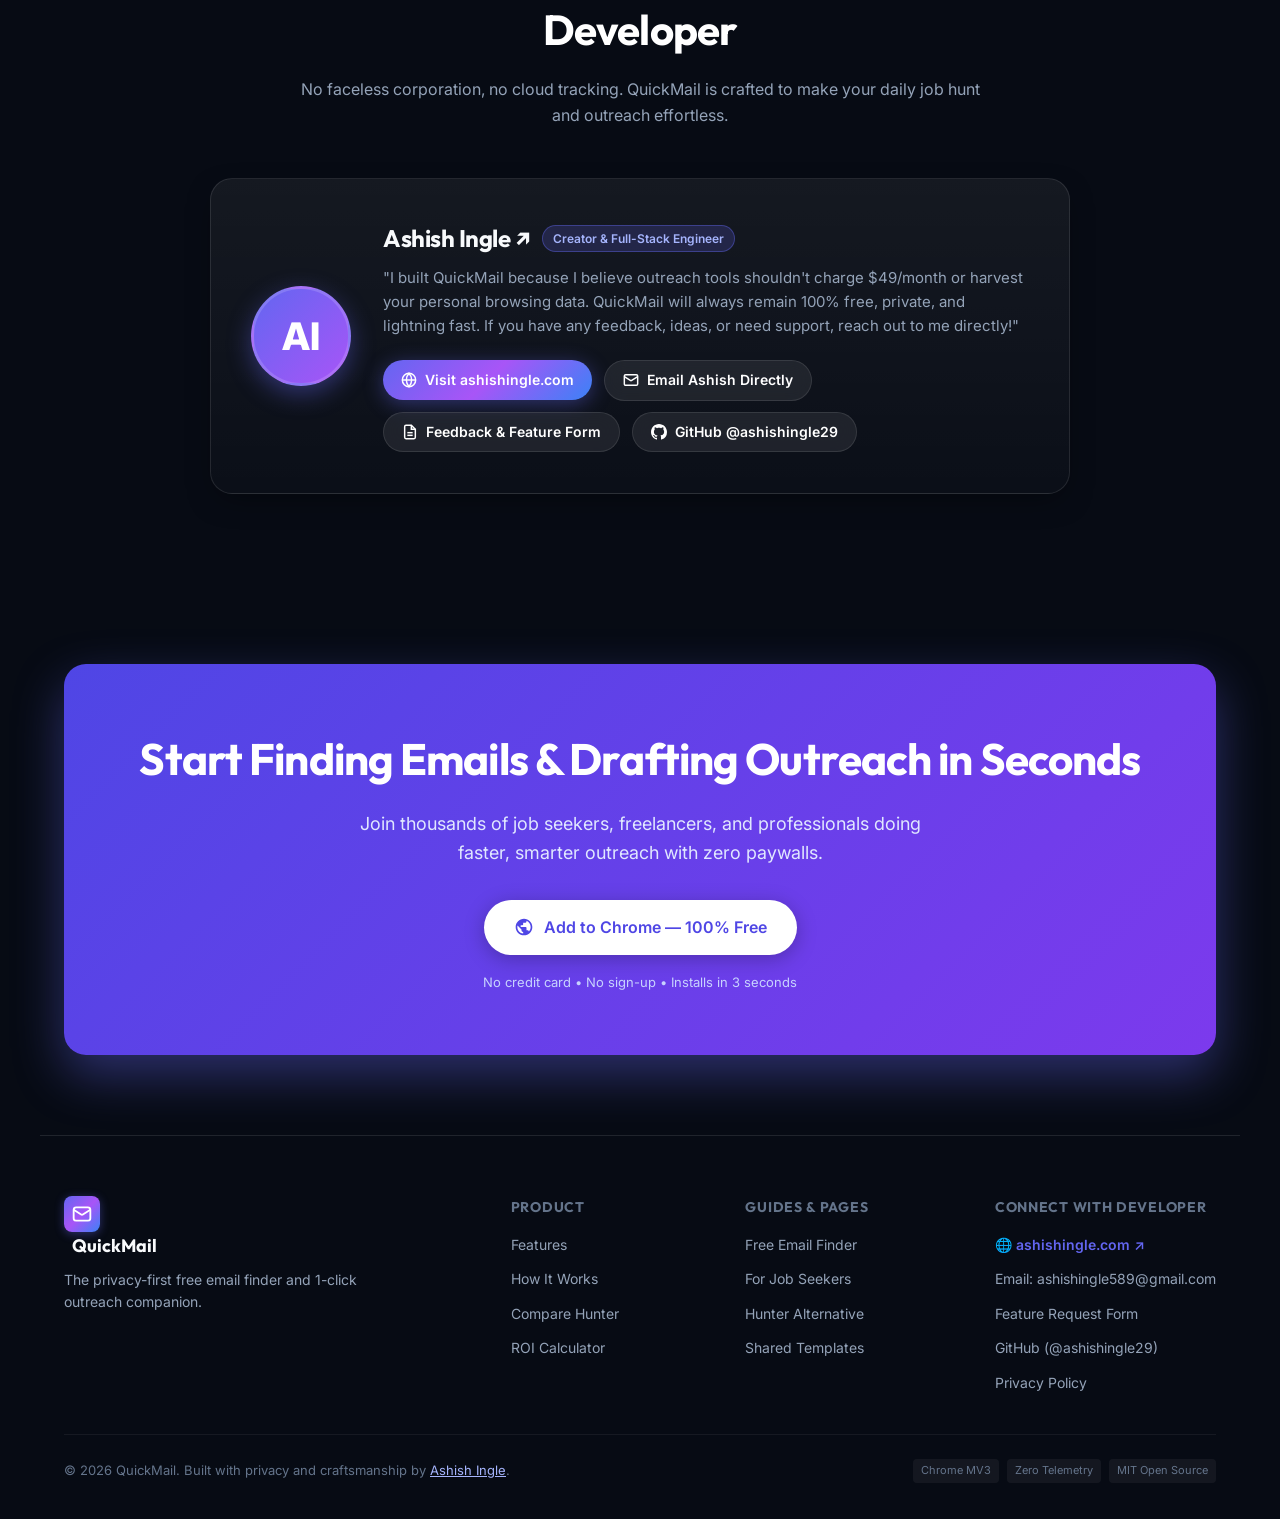
==== commit c6fc4235: "feat(showcase): add cinematic SaaS theater player with chapters and Excel spreadsheet tracker" ====
--- a/index.html
+++ b/index.html
@@ -3,6 +3,7 @@
 <head>
   <meta charset="UTF-8">
   <meta name="viewport" content="width=device-width, initial-scale=1.0">
+  <meta name="google-site-verification" content="jhbqSThJ97asucPSazEAuiNbmtOeVYS1bT-d7V3wHPY" />
   <title>QuickMail — Free Email Finder & Extractor | 1-Click Outreach Extension</title>
   <meta name="description" content="QuickMail is the fastest, 100% free email finder and extractor Chrome extension. Detect emails on any webpage and launch pre-filled Gmail or Outlook drafts in 1 click with zero credit limits.">
   <meta name="keywords" content="email finder, free email finder, email extractor, find email address, gmail draft extension, job application email tool, recruiter email finder">
@@ -47,6 +48,45 @@
     "description": "100% free Chrome extension to detect emails on visited webpages and launch 1-click personalized drafts in Gmail or Outlook."
   }
   </script>
+
+  <!-- VideoObject JSON-LD for Google Video Search Indexing -->
+  <script type="application/ld+json">
+  {
+    "@context": "https://schema.org",
+    "@type": "VideoObject",
+    "name": "The Secret Tool to Finding Recruiter Emails on LinkedIn - QuickMail Finder",
+    "description": "Watch how QuickMail Finder automatically detects recruiter emails on LinkedIn and websites with 1-click personalized outreach in Gmail.",
+    "thumbnailUrl": [
+      "https://i.ytimg.com/vi/sANlUtV-1nI/hqdefault.jpg",
+      "https://i.ytimg.com/vi/sANlUtV-1nI/maxresdefault.jpg"
+    ],
+    "uploadDate": "2026-09-14T00:00:00+05:30",
+    "contentUrl": "https://youtu.be/sANlUtV-1nI",
+    "embedUrl": "https://www.youtube-nocookie.com/embed/sANlUtV-1nI",
+    "publisher": {
+      "@type": "Organization",
+      "name": "QuickMail",
+      "logo": {
+        "@type": "ImageObject",
+        "url": "https://ashishingle29.github.io/quickmail/icons/icon128.png"
+      }
+    },
+    "author": {
+      "@type": "Person",
+      "name": "Ashish Ingle",
+      "url": "https://ashishingle.com"
+    }
+  }
+  </script>
+  <script type="application/ld+json">
+  {
+    "@context": "https://schema.org",
+    "@type": "Table",
+    "name": "QuickMail Recruiter Outreach Spreadsheet Tracker",
+    "about": "Outreach logs and email extraction export compatible with Microsoft Excel and Google Sheets",
+    "description": "Live demonstration table showing detected recruiter email addresses, contact status, and log dates exported to Excel and CSV"
+  }
+  </script>
 </head>
 <body>
 
@@ -103,9 +143,9 @@
         <svg width="20" height="20" viewBox="0 0 24 24" fill="currentColor"><path d="M12 2C6.48 2 2 6.48 2 12s4.48 10 10 10 10-4.48 10-10S17.52 2 12 2zm-1 17.93c-3.95-.49-7-3.85-7-7.93 0-.62.08-1.21.21-1.79L9 15v1c0 1.1.9 2 2 2v1.93zm6.9-2.54c-.26-.81-1-1.39-1.9-1.39h-1v-3c0-.55-.45-1-1-1H8v-2h2c.55 0 1-.45 1-1V7h2c1.1 0 2-.9 2-2v-.41c2.93 1.19 5 4.06 5 7.41 0 2.08-.8 3.97-2.1 5.39z"/></svg>
         <span>Add to Chrome — It's Free</span>
       </a>
-      <a href="#demo" class="btn btn-secondary btn-lg" id="heroDemoBtn">
-        <svg width="20" height="20" viewBox="0 0 24 24" fill="none" stroke="currentColor" stroke-width="2" stroke-linecap="round" stroke-linejoin="round"><circle cx="12" cy="12" r="10"/><polygon points="10 8 16 12 10 16 10 8"/></svg>
-        <span>See Interactive Demo</span>
+      <a href="#videoDemoWrapper" class="btn btn-secondary btn-lg" id="heroDemoBtn">
+        <svg width="20" height="20" viewBox="0 0 24 24" fill="currentColor"><polygon points="5 3 19 12 5 21 5 3"/></svg>
+        <span>Watch 10s Video Demo</span>
       </a>
     </div>
 
@@ -117,68 +157,82 @@
       <span class="proof-text">Rated <strong>5.0 / 5.0</strong> on Chrome Web Store • Works on Chrome, Edge & Brave</span>
     </div>
 
-    <!-- HERO INTERACTIVE MOCKUP PREVIEW -->
-    <div class="hero-mockup-wrapper">
-      <div class="browser-frame">
-        <div class="browser-header">
-          <div class="browser-dots">
-            <span class="dot dot-red"></span>
-            <span class="dot dot-yellow"></span>
-            <span class="dot dot-green"></span>
-          </div>
-          <div class="browser-url-bar">
-            <svg width="14" height="14" viewBox="0 0 24 24" fill="none" stroke="currentColor" stroke-width="2"><rect width="18" height="11" x="3" y="11" rx="2" ry="2"/><path d="M7 11V7a5 5 0 0 1 10 0v4"/></svg>
-            <span>https://techcareers.com/job/senior-engineer</span>
-          </div>
-          <div class="browser-extension-badge">
-            <span class="qmf-ext-icon">✉</span>
-            <span class="qmf-badge-count">3</span>
-          </div>
-        </div>
-
-        <div class="browser-viewport">
-          <!-- Page Content Simulation -->
-          <div class="simulated-page">
-            <div class="job-card">
-              <span class="job-tag">Engineering</span>
-              <h3>Senior Frontend Engineer — Remote</h3>
-              <p class="job-desc">We are hiring passionate engineers. Send your resume and portfolio directly to our engineering recruiter:</p>
-              
-              <div class="email-highlight-box">
-                <span class="email-target">careers@innovatetech.com</span>
-                <span class="inpage-button-preview">✉ Quick Draft</span>
-              </div>
-            </div>
-
-            <!-- Floating In-Page Compose Card Simulation -->
-            <div class="floating-draft-card">
-              <div class="draft-card-header">
-                <div class="draft-title">
-                  <span class="bolt">⚡</span> QuickMail In-Page Draft
-                </div>
-                <span class="draft-badge">Auto-Filled</span>
-              </div>
-              <div class="draft-card-body">
-                <div class="draft-field">
-                  <label>To:</label>
-                  <span>careers@innovatetech.com</span>
-                </div>
-                <div class="draft-field">
-                  <label>Subject:</label>
-                  <span>Job Application: Senior Frontend Engineer</span>
-                </div>
-                <div class="draft-field-body">
-                  "Hi Team, I came across your opening for Senior Frontend Engineer at InnovateTech. My portfolio & resume are attached..."
-                </div>
-              </div>
-              <div class="draft-card-footer">
-                <button class="btn-demo-action active">
-                  <svg width="14" height="14" viewBox="0 0 24 24" fill="currentColor"><path d="M20 4H4c-1.1 0-1.99.9-1.99 2L2 18c0 1.1.9 2 2 2h16c1.1 0 2-.9 2-2V6c0-1.1-.9-2-2-2zm0 4-8 5-8-5V6l8 5 8-5v2z"/></svg>
-                  Draft in Gmail
-                </button>
-                <button class="btn-demo-action">Outlook</button>
-              </div>
-            </div>
+    <!-- HERO VIDEO DEMO PLAYER -->
+    <div class="hero-mockup-wrapper" id="videoDemoWrapper">
+      <div class="video-player-header-bar">
+        <div class="video-status-indicator">
+          <span class="recording-pulse"></span>
+          <span class="video-label">LIVE DEMO FOOTAGE</span>
+          <span class="video-title-desc">• The Secret Tool to Finding Recruiter Emails on LinkedIn</span>
+        </div>
+        <div class="video-meta-tags">
+          <span class="meta-tag quality-tag">HD 1080p</span>
+          <span class="meta-tag loop-tag" title="Continuous video loop enabled">🔁 Auto-Loop</span>
+          <button type="button" class="meta-tag sound-tag" id="videoSoundToggle" title="Click to Unmute / Mute sound">
+            <span>🔊 Unmute</span>
+          </button>
+          <button type="button" class="meta-tag replay-tag" id="videoReplayBtn" title="Restart video from beginning">
+            <span>↺ Restart</span>
+          </button>
+          <a href="https://youtu.be/sANlUtV-1nI" target="_blank" rel="noopener noreferrer" class="meta-tag youtube-link-tag" title="Watch on YouTube">
+            <svg width="13" height="13" viewBox="0 0 24 24" fill="currentColor"><path d="M23.498 6.186a3.016 3.016 0 0 0-2.122-2.136C19.505 3.545 12 3.545 12 3.545s-7.505 0-9.377.505A3.017 3.017 0 0 0 .502 6.186C0 8.07 0 12 0 12s0 3.93.502 5.814a3.016 3.016 0 0 0 2.122 2.136c1.871.505 9.376.505 9.376.505s7.505 0 9.377-.505a3.015 3.015 0 0 0 2.122-2.136C24 15.93 24 12 24 12s0-3.93-.502-5.814zM9.545 15.568V8.432L15.818 12l-6.273 3.568z"/></svg>
+            <span>Watch on YouTube</span>
+          </a>
+        </div>
+      </div>
+
+      <div class="cinematic-theater-frame" id="introVideoPlayer">
+        <!-- Ambient Backlight Glow Effect Behind Video -->
+        <div class="theater-glow-fx"></div>
+
+        <!-- RESPONSIVE YOUTUBE VIDEO STAGE -->
+        <div class="youtube-video-container">
+          <iframe
+            id="youtubeHeroVideo"
+            src="https://www.youtube-nocookie.com/embed/sANlUtV-1nI?autoplay=1&mute=1&loop=1&playlist=sANlUtV-1nI&controls=1&rel=0&modestbranding=1&playsinline=1&enablejsapi=1&cc_load_policy=1&iv_load_policy=3"
+            title="The Secret Tool to Finding Recruiter Emails on LinkedIn - QuickMail Finder"
+            allow="accelerometer; autoplay; clipboard-write; encrypted-media; gyroscope; picture-in-picture; web-share"
+            allowfullscreen
+            loading="lazy">
+          </iframe>
+        </div>
+
+        <!-- Interactive Feature Chapter Navigation Bar -->
+        <div class="video-chapters-bar">
+          <span class="chapters-label">⚡ Jump to Feature:</span>
+          <div class="chapter-chips">
+            <button type="button" class="chapter-chip active" data-seek="0" title="0:00 - See email discovery on webpage">
+              <span class="chip-time">0:00</span>
+              <span class="chip-name">🔍 Email Detection</span>
+            </button>
+            <button type="button" class="chapter-chip" data-seek="22" title="0:22 - Watch In-Page Compose with prefilled details">
+              <span class="chip-time">0:22</span>
+              <span class="chip-name">📝 In-Page Compose</span>
+            </button>
+            <button type="button" class="chapter-chip" data-seek="45" title="0:45 - 1-Click Launch into Gmail draft">
+              <span class="chip-time">0:45</span>
+              <span class="chip-name">🚀 1-Click Gmail Draft</span>
+            </button>
+            <button type="button" class="chapter-chip" data-seek="65" title="1:05 - Export and clean history workflow">
+              <span class="chip-time">1:05</span>
+              <span class="chip-name">📋 History &amp; CSV</span>
+            </button>
+          </div>
+        </div>
+
+        <!-- Video Features & Quick Steps Bar -->
+        <div class="video-features-footer">
+          <div class="feature-item">
+            <span class="feature-dot">⚡</span>
+            <span>Unmetered Free Email Extraction</span>
+          </div>
+          <div class="feature-item">
+            <span class="feature-dot">✉</span>
+            <span>Gmail &amp; Outlook 1-Click Templates</span>
+          </div>
+          <div class="feature-item">
+            <span class="feature-dot">🛡️</span>
+            <span>100% Client-Side Privacy (Zero Sign-up)</span>
           </div>
         </div>
       </div>
@@ -381,23 +435,65 @@
             </ul>
           </div>
           <div class="demo-visual">
-            <div class="preview-box export-preview">
-              <div class="table-preview-header">
-                <span>Email</span>
-                <span>Status</span>
-                <span>Date</span>
-              </div>
-              <div class="table-preview-row">
-                <span>recruitment@meta.com</span>
-                <span class="badge-submitted">Submitted</span>
-                <span>Today</span>
-              </div>
-              <div class="table-preview-row">
-                <span>sarah@fintechgrowth.io</span>
-                <span class="badge-drafted">Drafted</span>
-                <span>Yesterday</span>
-              </div>
-              <button class="btn-csv-download">📥 Download All (CSV)</button>
+            <div class="preview-box sheet-preview-box">
+              <!-- Excel / Google Sheets Application Toolbar -->
+              <div class="sheet-toolbar-header">
+                <div class="sheet-app-brand">
+                  <span class="sheet-app-icon">📊</span>
+                  <span class="sheet-file-name">quickmail_outreach_tracker.xlsx</span>
+                  <span class="sheet-badge-compat">Excel &amp; Google Sheets</span>
+                </div>
+                <div class="sheet-actions">
+                  <button type="button" class="sheet-copy-btn" id="copySheetDataBtn" title="Click to copy formatted rows for Excel or Google Sheets">
+                    <svg width="13" height="13" viewBox="0 0 24 24" fill="none" stroke="currentColor" stroke-width="2" stroke-linecap="round" stroke-linejoin="round"><rect x="9" y="9" width="13" height="13" rx="2" ry="2"></rect><path d="M5 15H4a2 2 0 0 1-2-2V4a2 2 0 0 1 2-2h9a2 2 0 0 1 2 2v1"></path></svg>
+                    <span>Copy Table</span>
+                  </button>
+                </div>
+              </div>
+
+              <!-- Interactive Formula Bar -->
+              <div class="sheet-formula-bar">
+                <span class="sheet-cell-ref" id="sheetActiveCellRef">A1</span>
+                <span class="sheet-fx">fx</span>
+                <span class="sheet-formula-val" id="sheetFormulaDisplay">recruitment@meta.com</span>
+              </div>
+
+              <!-- Semantic Spreadsheet Grid (Indexed by Google Crawlers) -->
+              <div class="sheet-grid-wrapper">
+                <table class="sheet-table" itemscope itemtype="https://schema.org/Table">
+                  <caption class="sr-only">QuickMail Extracted Recruiter Contacts Excel and Google Sheets Spreadsheet Data</caption>
+                  <thead>
+                    <tr class="sheet-head-row">
+                      <th class="sheet-col-corner">#</th>
+                      <th class="sheet-col-header" scope="col"><span class="col-letter">A</span> Email Address</th>
+                      <th class="sheet-col-header" scope="col"><span class="col-letter">B</span> Outreach Status</th>
+                      <th class="sheet-col-header" scope="col"><span class="col-letter">C</span> Date Logged</th>
+                    </tr>
+                  </thead>
+                  <tbody>
+                    <tr class="sheet-row" id="sheetRow1" data-cell="A1" data-val="recruitment@meta.com" tabindex="0">
+                      <td class="sheet-row-num">1</td>
+                      <td class="sheet-cell-email">recruitment@meta.com</td>
+                      <td class="sheet-cell-status"><span class="badge-submitted">Submitted</span></td>
+                      <td class="sheet-cell-date">Today</td>
+                    </tr>
+                    <tr class="sheet-row" id="sheetRow2" data-cell="A2" data-val="sarah@fintechgrowth.io" tabindex="0">
+                      <td class="sheet-row-num">2</td>
+                      <td class="sheet-cell-email">sarah@fintechgrowth.io</td>
+                      <td class="sheet-cell-status"><span class="badge-drafted">Drafted</span></td>
+                      <td class="sheet-cell-date">Yesterday</td>
+                    </tr>
+                  </tbody>
+                </table>
+              </div>
+
+              <!-- Bottom Sheet Status Bar -->
+              <div class="sheet-bottom-status">
+                <div class="sheet-tab-pill">
+                  <span class="sheet-tab-active">Sheet1</span>
+                </div>
+                <span class="sheet-status-info">Ready • 2 rows indexed • 100% formatted</span>
+              </div>
             </div>
           </div>
         </div>
--- a/styles.css
+++ b/styles.css
@@ -6,7 +6,7 @@
   --bg-card-hover: rgba(255, 255, 255, 0.08);
   --border-subtle: rgba(255, 255, 255, 0.1);
   --border-active: rgba(99, 102, 241, 0.5);
-  
+
   --primary: #6366f1;
   --primary-hover: #4f46e5;
   --accent-purple: #8b5cf6;
@@ -29,12 +29,14 @@
   --radius-md: 14px;
   --radius-lg: 22px;
   --radius-full: 9999px;
-  
+
   --shadow-card: 0 10px 30px -10px rgba(0, 0, 0, 0.5);
   --shadow-glow: 0 0 40px rgba(99, 102, 241, 0.25);
 }
 
-*, *::before, *::after {
+*,
+*::before,
+*::after {
   box-sizing: border-box;
   margin: 0;
   padding: 0;
@@ -86,7 +88,11 @@
 }
 
 /* TYPOGRAPHY HELPERS */
-h1, h2, h3, h4, h5 {
+h1,
+h2,
+h3,
+h4,
+h5 {
   font-family: var(--font-display);
   font-weight: 700;
   letter-spacing: -0.02em;
@@ -289,35 +295,321 @@
   font-size: 16px;
 }
 
-/* BROWSER SIMULATION MOCKUP */
+/* HERO VIDEO DEMO PLAYER STYLING */
 .hero-mockup-wrapper {
-  margin-top: 50px;
+  margin-top: 45px;
   position: relative;
   z-index: 2;
 }
 
+.video-player-header-bar {
+  max-width: 960px;
+  margin: 0 auto 8px auto;
+  display: flex;
+  align-items: center;
+  justify-content: space-between;
+  padding: 8px 16px;
+  background: rgba(15, 23, 42, 0.7);
+  border: 1px solid rgba(99, 102, 241, 0.25);
+  border-radius: var(--radius-sm);
+  backdrop-filter: blur(10px);
+}
+
+.video-status-indicator {
+  display: flex;
+  align-items: center;
+  gap: 8px;
+  font-size: 12px;
+}
+
+.recording-pulse {
+  width: 9px;
+  height: 9px;
+  background: #ef4444;
+  border-radius: 50%;
+  display: inline-block;
+  box-shadow: 0 0 10px #ef4444;
+  animation: recPulse 1.6s infinite ease-in-out;
+}
+
+@keyframes recPulse {
+
+  0%,
+  100% {
+    opacity: 1;
+    transform: scale(1);
+  }
+
+  50% {
+    opacity: 0.35;
+    transform: scale(0.8);
+  }
+}
+
+.video-label {
+  color: #f87171;
+  font-weight: 700;
+  font-size: 11px;
+  letter-spacing: 0.8px;
+}
+
+.video-title-desc {
+  color: var(--text-secondary);
+  font-size: 12px;
+}
+
+.video-meta-tags {
+  display: flex;
+  align-items: center;
+  gap: 8px;
+}
+
+.meta-tag {
+  font-size: 11px;
+  font-weight: 600;
+  padding: 2px 8px;
+  border-radius: 4px;
+}
+
+.zoom-tag {
+  background: rgba(99, 102, 241, 0.15);
+  border: 1px solid rgba(99, 102, 241, 0.4);
+  color: #a5b4fc;
+}
+
+.quality-tag {
+  background: rgba(16, 185, 129, 0.15);
+  border: 1px solid rgba(16, 185, 129, 0.3);
+  color: #34d399;
+}
+
+.loop-tag {
+  background: rgba(139, 92, 246, 0.15);
+  border: 1px solid rgba(139, 92, 246, 0.35);
+  color: #c4b5fd;
+}
+
+.sound-tag,
+.replay-tag {
+  display: inline-flex;
+  align-items: center;
+  gap: 5px;
+  background: rgba(99, 102, 241, 0.18);
+  border: 1px solid rgba(99, 102, 241, 0.4);
+  color: #c7d2fe;
+  font-size: 11px;
+  font-weight: 600;
+  padding: 3px 9px;
+  border-radius: 4px;
+  cursor: pointer;
+  transition: all 0.2s ease;
+  font-family: inherit;
+  line-height: 1.2;
+}
+
+.sound-tag:hover,
+.replay-tag:hover {
+  background: rgba(99, 102, 241, 0.35);
+  color: #ffffff;
+  border-color: #818cf8;
+}
+
+.sound-tag.unmuted {
+  background: rgba(16, 185, 129, 0.22);
+  border-color: rgba(16, 185, 129, 0.5);
+  color: #6ee7b7;
+}
+
+.youtube-link-tag {
+  display: inline-flex;
+  align-items: center;
+  gap: 5px;
+  background: rgba(239, 68, 68, 0.15);
+  border: 1px solid rgba(239, 68, 68, 0.35);
+  color: #fca5a5;
+  text-decoration: none;
+  font-size: 11px;
+  font-weight: 600;
+  padding: 2px 8px;
+  border-radius: 4px;
+  transition: all 0.2s ease;
+}
+
+.youtube-link-tag:hover {
+  background: rgba(239, 68, 68, 0.28);
+  color: #ffffff;
+  border-color: #ef4444;
+}
+
+.youtube-video-container {
+  position: relative;
+  width: 100%;
+  aspect-ratio: 16 / 9;
+  background: #000;
+  overflow: hidden;
+}
+
+.youtube-video-container iframe {
+  position: absolute;
+  top: 0;
+  left: 0;
+  width: 100%;
+  height: 100%;
+  border: 0;
+  display: block;
+}
+
+.video-features-footer {
+  display: flex;
+  align-items: center;
+  justify-content: space-around;
+  flex-wrap: wrap;
+  gap: 12px;
+  padding: 12px 18px;
+  background: #0d1527;
+  border-top: 1px solid var(--border-subtle);
+  font-size: 13px;
+  color: var(--text-secondary);
+}
+
+.video-features-footer .feature-item {
+  display: flex;
+  align-items: center;
+  gap: 6px;
+  font-weight: 500;
+}
+
+.video-features-footer .feature-dot {
+  font-size: 14px;
+}
+
+/* CINEMATIC THEATER FRAME (CLEAN SINGLE FRAME, NO DOUBLE BROWSER BARS) */
+.cinematic-theater-frame {
+  max-width: 980px;
+  margin: 0 auto;
+  background: #090e1a;
+  border: 1px solid rgba(99, 102, 241, 0.35);
+  border-radius: 16px;
+  box-shadow: 0 24px 60px -12px rgba(0, 0, 0, 0.75), 0 0 35px rgba(99, 102, 241, 0.2);
+  overflow: hidden;
+  position: relative;
+  transition: border-color 0.3s ease, box-shadow 0.3s ease;
+}
+
+.cinematic-theater-frame:hover {
+  border-color: rgba(99, 102, 241, 0.55);
+  box-shadow: 0 28px 70px -12px rgba(0, 0, 0, 0.85), 0 0 45px rgba(99, 102, 241, 0.32);
+}
+
+.theater-glow-fx {
+  position: absolute;
+  top: -20%;
+  left: 10%;
+  width: 80%;
+  height: 60%;
+  background: radial-gradient(ellipse, rgba(99, 102, 241, 0.25) 0%, rgba(239, 68, 68, 0.12) 50%, transparent 80%);
+  filter: blur(40px);
+  pointer-events: none;
+  z-index: 0;
+}
+
+/* INTERACTIVE CHAPTERS BAR */
+.video-chapters-bar {
+  display: flex;
+  align-items: center;
+  justify-content: space-between;
+  flex-wrap: wrap;
+  gap: 10px;
+  padding: 10px 18px;
+  background: #0f172a;
+  border-top: 1px solid rgba(255, 255, 255, 0.08);
+  position: relative;
+  z-index: 2;
+}
+
+.chapters-label {
+  font-size: 11px;
+  font-weight: 700;
+  text-transform: uppercase;
+  letter-spacing: 0.8px;
+  color: #94a3b8;
+  display: flex;
+  align-items: center;
+  gap: 6px;
+}
+
+.chapter-chips {
+  display: flex;
+  align-items: center;
+  gap: 8px;
+  flex-wrap: wrap;
+}
+
+.chapter-chip {
+  display: inline-flex;
+  align-items: center;
+  gap: 6px;
+  background: rgba(30, 41, 59, 0.85);
+  border: 1px solid rgba(255, 255, 255, 0.08);
+  color: #cbd5e1;
+  padding: 5px 12px;
+  border-radius: 20px;
+  font-size: 11.5px;
+  font-weight: 600;
+  cursor: pointer;
+  transition: all 0.2s cubic-bezier(0.16, 1, 0.3, 1);
+  font-family: inherit;
+}
+
+.chapter-chip:hover {
+  background: rgba(99, 102, 241, 0.25);
+  border-color: rgba(99, 102, 241, 0.5);
+  color: #ffffff;
+  transform: translateY(-1px);
+}
+
+.chapter-chip.active {
+  background: rgba(99, 102, 241, 0.35);
+  border-color: #6366f1;
+  color: #ffffff;
+  box-shadow: 0 0 14px rgba(99, 102, 241, 0.45);
+}
+
+.chip-time {
+  background: rgba(0, 0, 0, 0.4);
+  padding: 1px 6px;
+  border-radius: 10px;
+  font-size: 10px;
+  color: #93c5fd;
+  font-variant-numeric: tabular-nums;
+}
+
+/* BROWSER FRAME CONTAINER */
 .browser-frame {
   max-width: 960px;
   margin: 0 auto;
-  background: #0d1322;
+  background: #0b1120;
   border: 1px solid var(--border-subtle);
   border-radius: var(--radius-md);
   box-shadow: var(--shadow-card), var(--shadow-glow);
   overflow: hidden;
+  position: relative;
 }
 
 .browser-header {
-  background: #151b2c;
-  padding: 12px 18px;
+  background: #141c2e;
+  padding: 10px 16px;
   display: flex;
   align-items: center;
   justify-content: space-between;
   border-bottom: 1px solid var(--border-subtle);
+  gap: 14px;
 }
 
 .browser-dots {
   display: flex;
   gap: 6px;
+  flex-shrink: 0;
 }
 
 .dot {
@@ -325,21 +617,57 @@
   height: 10px;
   border-radius: 50%;
 }
-.dot-red { background: #ef4444; }
-.dot-yellow { background: #f59e0b; }
-.dot-green { background: #10b981; }
+
+.dot-red {
+  background: #ef4444;
+}
+
+.dot-yellow {
+  background: #f59e0b;
+}
+
+.dot-green {
+  background: #10b981;
+}
+
+.browser-tabs-preview {
+  display: flex;
+  align-items: center;
+  flex-shrink: 0;
+}
+
+.browser-tab {
+  display: flex;
+  align-items: center;
+  gap: 6px;
+  background: #090e1a;
+  border: 1px solid rgba(255, 255, 255, 0.08);
+  border-bottom: none;
+  padding: 4px 12px;
+  border-radius: 6px 6px 0 0;
+  font-size: 11px;
+  color: #cbd5e1;
+  max-width: 200px;
+  white-space: nowrap;
+  overflow: hidden;
+  text-overflow: ellipsis;
+}
 
 .browser-url-bar {
   display: flex;
   align-items: center;
   gap: 8px;
-  background: #090e1a;
-  padding: 5px 16px;
+  background: #080d18;
+  padding: 5px 14px;
   border-radius: var(--radius-sm);
-  font-size: 12px;
-  color: var(--text-secondary);
-  width: 50%;
-  justify-content: center;
+  font-size: 11px;
+  color: var(--text-secondary);
+  flex: 1;
+  max-width: 440px;
+  white-space: nowrap;
+  overflow: hidden;
+  text-overflow: ellipsis;
+  border: 1px solid rgba(255, 255, 255, 0.04);
 }
 
 .browser-extension-badge {
@@ -347,112 +675,201 @@
   align-items: center;
   gap: 4px;
   background: rgba(99, 102, 241, 0.2);
+  border: 1px solid rgba(99, 102, 241, 0.4);
   padding: 4px 8px;
-  border-radius: 4px;
+  border-radius: 5px;
+  transition: all 0.3s ease;
+  flex-shrink: 0;
+}
+
+.browser-extension-badge.pulse {
+  background: rgba(99, 102, 241, 0.4);
+  box-shadow: 0 0 12px rgba(99, 102, 241, 0.6);
+  transform: scale(1.05);
 }
 
 .qmf-ext-icon {
-  font-size: 14px;
+  font-size: 13px;
 }
 
 .qmf-badge-count {
   background: var(--primary);
   color: #fff;
-  font-size: 11px;
+  font-size: 10px;
   font-weight: 700;
-  padding: 1px 6px;
+  padding: 1px 5px;
   border-radius: 10px;
 }
 
+/* CINEMATIC VIEWPORT & ZOOM STAGE */
 .browser-viewport {
-  padding: 40px;
-  min-height: 380px;
+  padding: 24px 30px;
+  min-height: 360px;
+  position: relative;
+  overflow: hidden;
+  background: radial-gradient(circle at 40% 40%, #151e36 0%, #080c16 100%);
   display: flex;
   align-items: center;
   justify-content: center;
-  background: radial-gradient(circle at top left, #131b2e 0%, #080c16 100%);
+}
+
+.camera-stage {
+  width: 100%;
+  position: relative;
+  transform-origin: 32% 50%;
+  transition: transform 0.85s cubic-bezier(0.16, 1, 0.3, 1);
+  will-change: transform;
 }
 
 .simulated-page {
   display: flex;
-  gap: 30px;
+  gap: 25px;
   width: 100%;
   align-items: center;
   justify-content: space-between;
 }
 
+/* JOB CARD STYLING */
 .job-card {
-  background: rgba(255, 255, 255, 0.03);
-  border: 1px solid var(--border-subtle);
+  background: rgba(255, 255, 255, 0.035);
+  border: 1px solid rgba(255, 255, 255, 0.08);
   border-radius: var(--radius-md);
-  padding: 24px;
+  padding: 22px;
   text-align: left;
   flex: 1;
-}
-
-.job-tag {
-  display: inline-block;
-  background: rgba(99, 102, 241, 0.15);
+  box-shadow: 0 8px 24px rgba(0, 0, 0, 0.35);
+  transition: border-color 0.4s ease, box-shadow 0.4s ease;
+}
+
+.job-card-header {
+  display: flex;
+  align-items: center;
+  gap: 12px;
+  margin-bottom: 12px;
+}
+
+.recruiter-avatar {
+  width: 38px;
+  height: 38px;
+  border-radius: 50%;
+  background: linear-gradient(135deg, #6366f1, #8b5cf6);
+  color: #fff;
+  font-weight: 700;
+  font-size: 13px;
+  display: flex;
+  align-items: center;
+  justify-content: center;
+  border: 2px solid rgba(255, 255, 255, 0.2);
+  flex-shrink: 0;
+}
+
+.recruiter-meta {
+  display: flex;
+  flex-direction: column;
+}
+
+.job-company {
+  font-size: 11px;
   color: #a5b4fc;
-  font-size: 12px;
   font-weight: 600;
-  padding: 3px 8px;
-  border-radius: 4px;
-  margin-bottom: 12px;
-}
-
-.job-card h3 {
-  font-size: 18px;
-  margin-bottom: 8px;
+  text-transform: uppercase;
+  letter-spacing: 0.5px;
+}
+
+.job-title {
+  font-size: 17px;
+  font-weight: 700;
+  color: #fff;
+  margin: 2px 0 0 0;
 }
 
 .job-desc {
-  font-size: 14px;
-  color: var(--text-secondary);
-  margin-bottom: 18px;
+  font-size: 13px;
+  color: var(--text-secondary);
+  line-height: 1.5;
+  margin-bottom: 16px;
 }
 
 .email-highlight-box {
-  display: inline-flex;
-  align-items: center;
-  gap: 12px;
-  background: rgba(99, 102, 241, 0.15);
-  border: 1px solid rgba(99, 102, 241, 0.4);
-  padding: 8px 14px;
-  border-radius: var(--radius-sm);
+  display: flex;
+  align-items: center;
+  justify-content: space-between;
+  gap: 14px;
+  background: rgba(99, 102, 241, 0.12);
+  border: 1.5px solid rgba(99, 102, 241, 0.35);
+  padding: 10px 14px;
+  border-radius: 8px;
+  transition: all 0.35s ease;
+}
+
+.email-highlight-box.highlight-active {
+  border-color: #6366f1;
+  background: rgba(99, 102, 241, 0.25);
+  box-shadow: 0 0 24px rgba(99, 102, 241, 0.45);
+}
+
+.email-text-wrap {
+  display: flex;
+  flex-direction: column;
+}
+
+.email-label-sub {
+  font-size: 10px;
+  color: var(--text-muted);
+  text-transform: uppercase;
+  letter-spacing: 0.5px;
 }
 
 .email-target {
   font-family: monospace;
-  font-size: 14px;
-  color: #c7d2fe;
+  font-size: 13px;
+  color: #e0e7ff;
+  font-weight: 600;
 }
 
 .inpage-button-preview {
   background: var(--gradient-primary);
   color: #fff;
+  border: none;
   font-size: 12px;
-  font-weight: 600;
-  padding: 4px 10px;
-  border-radius: 4px;
-  box-shadow: 0 2px 8px rgba(99, 102, 241, 0.4);
-  animation: bounceSlow 2s infinite ease-in-out;
-}
-
-@keyframes bounceSlow {
-  0%, 100% { transform: translateY(0); }
-  50% { transform: translateY(-3px); }
-}
-
+  font-weight: 700;
+  padding: 6px 12px;
+  border-radius: 6px;
+  box-shadow: 0 2px 10px rgba(99, 102, 241, 0.5);
+  cursor: pointer;
+  display: inline-flex;
+  align-items: center;
+  gap: 5px;
+  transition: transform 0.15s ease, box-shadow 0.2s ease;
+  white-space: nowrap;
+}
+
+.inpage-button-preview.btn-pressed {
+  transform: scale(0.92);
+  box-shadow: 0 0 16px #10b981;
+}
+
+/* FLOATING DRAFT CARD */
 .floating-draft-card {
-  width: 380px;
-  background: rgba(20, 27, 45, 0.95);
+  width: 370px;
+  background: rgba(18, 25, 42, 0.96);
   border: 1px solid var(--border-active);
   border-radius: var(--radius-md);
   padding: 18px;
   text-align: left;
-  box-shadow: 0 16px 36px rgba(0, 0, 0, 0.6);
+  box-shadow: 0 20px 40px rgba(0, 0, 0, 0.7);
   backdrop-filter: blur(20px);
+  opacity: 0;
+  transform: translateY(16px) scale(0.95);
+  transition: opacity 0.5s cubic-bezier(0.16, 1, 0.3, 1), transform 0.5s cubic-bezier(0.16, 1, 0.3, 1), border-color 0.4s ease;
+  pointer-events: none;
+}
+
+.floating-draft-card.active {
+  opacity: 1;
+  transform: translateY(0) scale(1);
+  pointer-events: auto;
+  border-color: rgba(99, 102, 241, 0.6);
 }
 
 .draft-card-header {
@@ -466,15 +883,20 @@
   font-size: 13px;
   font-weight: 700;
   color: #fff;
+  display: flex;
+  align-items: center;
+  gap: 6px;
 }
 
 .draft-badge {
   background: rgba(16, 185, 129, 0.2);
   color: var(--accent-emerald);
   font-size: 11px;
-  font-weight: 600;
-  padding: 2px 6px;
+  font-weight: 700;
+  padding: 2px 7px;
   border-radius: 4px;
+  border: 1px solid rgba(16, 185, 129, 0.35);
+  transition: all 0.3s ease;
 }
 
 .draft-field {
@@ -486,6 +908,7 @@
 .draft-field label {
   color: var(--text-muted);
   margin-right: 4px;
+  font-weight: 600;
 }
 
 .draft-field span {
@@ -494,14 +917,15 @@
 }
 
 .draft-field-body {
-  background: rgba(0, 0, 0, 0.25);
-  padding: 10px;
+  background: rgba(0, 0, 0, 0.3);
+  padding: 10px 12px;
   border-radius: 6px;
   font-size: 12px;
   color: #cbd5e1;
   font-style: italic;
   margin: 10px 0;
-  line-height: 1.4;
+  line-height: 1.45;
+  border: 1px solid rgba(255, 255, 255, 0.06);
 }
 
 .draft-card-footer {
@@ -523,12 +947,382 @@
   align-items: center;
   justify-content: center;
   gap: 6px;
+  transition: transform 0.15s ease, background 0.2s ease, box-shadow 0.2s ease;
 }
 
 .btn-demo-action.active {
   background: #ea4335;
   color: #fff;
   border-color: #ea4335;
+}
+
+.btn-demo-action.btn-pressed {
+  transform: scale(0.92);
+  box-shadow: 0 0 16px rgba(234, 67, 53, 0.7);
+}
+
+/* SUCCESS TOAST */
+.video-success-toast {
+  position: absolute;
+  bottom: 20px;
+  left: 50%;
+  transform: translateX(-50%) translateY(20px);
+  background: rgba(16, 185, 129, 0.95);
+  color: #fff;
+  font-size: 12px;
+  font-weight: 700;
+  padding: 8px 18px;
+  border-radius: 30px;
+  display: flex;
+  align-items: center;
+  gap: 8px;
+  box-shadow: 0 10px 30px rgba(16, 185, 129, 0.5);
+  opacity: 0;
+  pointer-events: none;
+  transition: opacity 0.4s cubic-bezier(0.16, 1, 0.3, 1), transform 0.4s cubic-bezier(0.16, 1, 0.3, 1);
+  z-index: 50;
+  backdrop-filter: blur(8px);
+}
+
+.video-success-toast.show {
+  opacity: 1;
+  transform: translateX(-50%) translateY(0);
+}
+
+.toast-check {
+  background: #fff;
+  color: #10b981;
+  width: 18px;
+  height: 18px;
+  border-radius: 50%;
+  display: inline-flex;
+  align-items: center;
+  justify-content: center;
+  font-size: 11px;
+  font-weight: 900;
+}
+
+/* ANIMATED VIRTUAL CURSOR & RIPPLE */
+.demo-virtual-cursor {
+  position: absolute;
+  top: 80%;
+  left: 78%;
+  z-index: 100;
+  pointer-events: none;
+  transform: translate(0, 0);
+  filter: drop-shadow(0 4px 10px rgba(0, 0, 0, 0.65));
+  transition: top 0.45s cubic-bezier(0.25, 1, 0.5, 1), left 0.45s cubic-bezier(0.25, 1, 0.5, 1), transform 0.15s ease;
+}
+
+.demo-virtual-cursor.clicking {
+  transform: scale(0.85);
+}
+
+.cursor-tooltip {
+  position: absolute;
+  left: 22px;
+  top: 14px;
+  background: rgba(15, 23, 42, 0.95);
+  border: 1px solid rgba(99, 102, 241, 0.5);
+  color: #c7d2fe;
+  font-size: 11px;
+  font-weight: 600;
+  padding: 3px 9px;
+  border-radius: 12px;
+  white-space: nowrap;
+  backdrop-filter: blur(8px);
+  box-shadow: 0 6px 16px rgba(0, 0, 0, 0.4);
+  pointer-events: none;
+  opacity: 0.95;
+  transition: opacity 0.25s ease;
+}
+
+.demo-click-ripple {
+  position: absolute;
+  top: 0;
+  left: 0;
+  border-radius: 50%;
+  pointer-events: none;
+  z-index: 95;
+  transform: translate(-50%, -50%);
+  opacity: 0;
+}
+
+.demo-click-ripple.animate {
+  animation: clickRippleExpand 0.65s cubic-bezier(0.1, 0.8, 0.3, 1);
+}
+
+@keyframes clickRippleExpand {
+  0% {
+    width: 0;
+    height: 0;
+    opacity: 1;
+    border: 3px solid #6366f1;
+  }
+
+  100% {
+    width: 80px;
+    height: 80px;
+    opacity: 0;
+    border: 1.5px solid #10b981;
+  }
+}
+
+/* VIDEO STEP CAPTION OVERLAY */
+.video-caption-overlay {
+  position: absolute;
+  bottom: 12px;
+  left: 50%;
+  transform: translateX(-50%);
+  background: rgba(7, 11, 20, 0.88);
+  border: 1px solid var(--border-subtle);
+  padding: 6px 16px;
+  border-radius: 24px;
+  font-size: 12px;
+  color: #e2e8f0;
+  display: flex;
+  align-items: center;
+  gap: 8px;
+  backdrop-filter: blur(12px);
+  z-index: 40;
+  box-shadow: 0 6px 20px rgba(0, 0, 0, 0.5);
+  white-space: nowrap;
+  max-width: 90%;
+  overflow: hidden;
+  text-overflow: ellipsis;
+}
+
+.caption-icon {
+  font-size: 13px;
+  flex-shrink: 0;
+}
+
+/* VIDEO PLAYER BOTTOM CONTROLS BAR */
+.video-controls-bar {
+  background: #090e1a;
+  border-top: 1px solid var(--border-subtle);
+  padding: 10px 18px;
+  display: flex;
+  flex-direction: column;
+  gap: 8px;
+}
+
+.video-transport-row {
+  display: flex;
+  align-items: center;
+  gap: 14px;
+}
+
+.btn-transport {
+  background: rgba(255, 255, 255, 0.08);
+  border: 1px solid var(--border-subtle);
+  color: #fff;
+  width: 32px;
+  height: 32px;
+  border-radius: 50%;
+  display: flex;
+  align-items: center;
+  justify-content: center;
+  cursor: pointer;
+  transition: all 0.2s ease;
+  flex-shrink: 0;
+}
+
+.btn-transport:hover {
+  background: var(--primary);
+  border-color: var(--primary);
+  transform: scale(1.08);
+}
+
+.btn-transport-text {
+  background: rgba(255, 255, 255, 0.05);
+  border: 1px solid var(--border-subtle);
+  color: var(--text-secondary);
+  font-size: 11px;
+  font-weight: 600;
+  padding: 5px 10px;
+  border-radius: 6px;
+  display: flex;
+  align-items: center;
+  gap: 5px;
+  cursor: pointer;
+  transition: all 0.2s ease;
+  flex-shrink: 0;
+}
+
+.btn-transport-text:hover {
+  color: #fff;
+  background: rgba(255, 255, 255, 0.1);
+}
+
+.video-timeline {
+  flex: 1;
+  cursor: pointer;
+  padding: 6px 0;
+}
+
+.timeline-track {
+  height: 6px;
+  background: rgba(255, 255, 255, 0.12);
+  border-radius: 3px;
+  position: relative;
+  transition: height 0.15s ease;
+}
+
+.video-timeline:hover .timeline-track {
+  height: 8px;
+}
+
+.timeline-progress {
+  height: 100%;
+  background: linear-gradient(90deg, #6366f1, #10b981);
+  border-radius: 3px;
+  width: 0%;
+  transition: width 0.08s linear;
+}
+
+.timeline-handle {
+  position: absolute;
+  top: 50%;
+  left: 0%;
+  width: 12px;
+  height: 12px;
+  background: #fff;
+  border-radius: 50%;
+  transform: translate(-50%, -50%);
+  box-shadow: 0 0 8px rgba(0, 0, 0, 0.6);
+  opacity: 0;
+  transition: opacity 0.15s ease;
+}
+
+.video-timeline:hover .timeline-handle {
+  opacity: 1;
+}
+
+.video-time-display {
+  font-family: monospace;
+  font-size: 11px;
+  color: var(--text-secondary);
+  flex-shrink: 0;
+}
+
+/* VIDEO STEPS ROW */
+.video-steps-row {
+  display: flex;
+  align-items: center;
+  gap: 8px;
+  flex-wrap: wrap;
+  justify-content: space-between;
+  border-top: 1px solid rgba(255, 255, 255, 0.06);
+  padding-top: 8px;
+}
+
+.step-bookmark {
+  background: rgba(255, 255, 255, 0.035);
+  border: 1px solid var(--border-subtle);
+  color: var(--text-secondary);
+  font-size: 11px;
+  font-weight: 600;
+  padding: 5px 10px;
+  border-radius: 6px;
+  display: flex;
+  align-items: center;
+  gap: 6px;
+  cursor: pointer;
+  transition: all 0.2s ease;
+}
+
+.step-bookmark:hover {
+  background: rgba(255, 255, 255, 0.08);
+  color: #fff;
+}
+
+.step-bookmark.active {
+  background: rgba(99, 102, 241, 0.2);
+  border-color: rgba(99, 102, 241, 0.55);
+  color: #c7d2fe;
+}
+
+.step-num {
+  width: 16px;
+  height: 16px;
+  border-radius: 50%;
+  background: rgba(255, 255, 255, 0.1);
+  display: inline-flex;
+  align-items: center;
+  justify-content: center;
+  font-size: 10px;
+  font-weight: 700;
+}
+
+.step-bookmark.active .step-num {
+  background: var(--primary);
+  color: #fff;
+}
+
+.zoom-mode-toggle {
+  display: flex;
+  align-items: center;
+  gap: 6px;
+  font-size: 11px;
+  color: var(--text-secondary);
+  padding: 5px 10px;
+  border-radius: 6px;
+  background: rgba(255, 255, 255, 0.035);
+  border: 1px solid var(--border-subtle);
+  cursor: pointer;
+  user-select: none;
+  transition: all 0.2s ease;
+  margin-left: auto;
+}
+
+.zoom-mode-toggle:hover {
+  color: #fff;
+  border-color: rgba(99, 102, 241, 0.4);
+}
+
+.toggle-dot {
+  width: 7px;
+  height: 7px;
+  border-radius: 50%;
+  background: #64748b;
+  transition: all 0.2s ease;
+}
+
+.toggle-dot.active {
+  background: #10b981;
+  box-shadow: 0 0 6px #10b981;
+}
+
+/* RESPONSIVE VIDEO ADJUSTMENTS */
+@media (max-width: 768px) {
+  .simulated-page {
+    flex-direction: column;
+    gap: 16px;
+  }
+
+  .floating-draft-card {
+    width: 100%;
+  }
+
+  .camera-stage {
+    transform-origin: 50% 50% !important;
+  }
+
+  .video-caption-overlay {
+    font-size: 11px;
+    padding: 4px 10px;
+  }
+
+  .video-steps-row {
+    justify-content: center;
+  }
+
+  .zoom-mode-toggle {
+    margin-left: 0;
+    width: 100%;
+    justify-content: center;
+  }
 }
 
 /* TRUST BAR */
@@ -686,8 +1480,13 @@
   font-size: 14px;
 }
 
-.workflow-footer.old { color: #f87171; }
-.workflow-footer.new { color: #34d399; }
+.workflow-footer.old {
+  color: #f87171;
+}
+
+.workflow-footer.new {
+  color: #34d399;
+}
 
 /* INTERACTIVE DEMO */
 .demo-container {
@@ -787,8 +1586,17 @@
   justify-content: space-between;
 }
 
-.p-name { font-size: 13px; font-weight: 600; }
-.p-email { font-size: 12px; color: var(--text-secondary); font-family: monospace; }
+.p-name {
+  font-size: 13px;
+  font-weight: 600;
+}
+
+.p-email {
+  font-size: 12px;
+  color: var(--text-secondary);
+  font-family: monospace;
+}
+
 .p-btn {
   background: var(--primary);
   color: #fff;
@@ -838,7 +1646,223 @@
   color: var(--text-secondary);
 }
 
-/* CALCULATOR */
+/* SPREADSHEET (EXCEL & GOOGLE SHEETS) DEMO */
+.sheet-preview-box {
+  background: #0b1120;
+  border: 1px solid rgba(16, 185, 129, 0.35);
+  border-radius: 12px;
+  overflow: hidden;
+  box-shadow: 0 16px 40px -10px rgba(0, 0, 0, 0.65), 0 0 25px rgba(16, 185, 129, 0.12);
+  padding: 0 !important;
+  display: flex;
+  flex-direction: column;
+}
+
+.sheet-toolbar-header {
+  display: flex;
+  align-items: center;
+  justify-content: space-between;
+  padding: 10px 14px;
+  background: #0c1a16;
+  border-bottom: 1px solid rgba(16, 185, 129, 0.25);
+  flex-wrap: wrap;
+  gap: 8px;
+}
+
+.sheet-app-brand {
+  display: flex;
+  align-items: center;
+  gap: 8px;
+}
+
+.sheet-app-icon {
+  font-size: 16px;
+}
+
+.sheet-file-name {
+  font-size: 12px;
+  font-weight: 700;
+  color: #ecfdf5;
+  font-family: 'JetBrains Mono', monospace, sans-serif;
+}
+
+.sheet-badge-compat {
+  font-size: 10px;
+  font-weight: 600;
+  background: rgba(16, 185, 129, 0.2);
+  color: #34d399;
+  border: 1px solid rgba(16, 185, 129, 0.35);
+  padding: 2px 7px;
+  border-radius: 10px;
+}
+
+.sheet-copy-btn {
+  display: inline-flex;
+  align-items: center;
+  gap: 6px;
+  background: rgba(255, 255, 255, 0.08);
+  border: 1px solid rgba(255, 255, 255, 0.14);
+  color: #e2e8f0;
+  padding: 5px 11px;
+  border-radius: 6px;
+  font-size: 11.5px;
+  font-weight: 600;
+  cursor: pointer;
+  transition: all 0.2s cubic-bezier(0.16, 1, 0.3, 1);
+  font-family: inherit;
+}
+
+.sheet-copy-btn:hover {
+  background: rgba(16, 185, 129, 0.25);
+  border-color: #10b981;
+  color: #ffffff;
+  transform: translateY(-1px);
+}
+
+.sheet-copy-btn.copied {
+  background: #10b981;
+  border-color: #10b981;
+  color: #064e3b;
+  font-weight: 700;
+}
+
+.sheet-formula-bar {
+  display: flex;
+  align-items: center;
+  padding: 6px 12px;
+  background: #0d1527;
+  border-bottom: 1px solid rgba(255, 255, 255, 0.06);
+  font-size: 11px;
+  gap: 10px;
+}
+
+.sheet-cell-ref {
+  font-family: monospace;
+  font-weight: 700;
+  color: #93c5fd;
+  background: rgba(59, 130, 246, 0.15);
+  padding: 2px 6px;
+  border-radius: 4px;
+}
+
+.sheet-fx {
+  font-style: italic;
+  font-family: serif;
+  font-weight: bold;
+  color: #64748b;
+  border-right: 1px solid rgba(255, 255, 255, 0.1);
+  padding-right: 10px;
+}
+
+.sheet-formula-val {
+  font-family: 'JetBrains Mono', monospace;
+  color: #cbd5e1;
+}
+
+.sheet-grid-wrapper {
+  overflow-x: auto;
+  background: #080c16;
+}
+
+.sheet-table {
+  width: 100%;
+  border-collapse: collapse;
+  font-size: 12px;
+}
+
+.sheet-col-corner {
+  background: #111827;
+  width: 32px;
+  text-align: center;
+  color: #64748b;
+  border: 1px solid rgba(255, 255, 255, 0.06);
+  padding: 6px;
+}
+
+.sheet-col-header {
+  background: #111827;
+  text-align: left;
+  padding: 7px 12px;
+  color: #94a3b8;
+  font-size: 11px;
+  font-weight: 600;
+  border: 1px solid rgba(255, 255, 255, 0.06);
+}
+
+.col-letter {
+  display: inline-block;
+  background: rgba(255, 255, 255, 0.06);
+  padding: 1px 5px;
+  border-radius: 3px;
+  font-family: monospace;
+  font-size: 10px;
+  color: #38bdf8;
+  margin-right: 4px;
+}
+
+.sheet-row-num {
+  background: #111827;
+  text-align: center;
+  color: #64748b;
+  font-family: monospace;
+  font-size: 11px;
+  border: 1px solid rgba(255, 255, 255, 0.06);
+  padding: 8px 4px;
+}
+
+.sheet-row td {
+  border: 1px solid rgba(255, 255, 255, 0.05);
+  padding: 8px 12px;
+  font-family: 'JetBrains Mono', monospace, sans-serif;
+  color: #cbd5e1;
+  transition: background 0.15s ease;
+}
+
+.sheet-row:hover {
+  background: rgba(16, 185, 129, 0.06);
+}
+
+.sheet-row:hover td {
+  border-color: rgba(16, 185, 129, 0.2);
+}
+
+.sheet-cell-email {
+  color: #93c5fd !important;
+}
+
+.sheet-bottom-status {
+  display: flex;
+  align-items: center;
+  justify-content: space-between;
+  padding: 8px 14px;
+  background: #090e1a;
+  border-top: 1px solid rgba(255, 255, 255, 0.06);
+  font-size: 11px;
+  color: #64748b;
+}
+
+.sheet-tab-pill .sheet-tab-active {
+  background: #0c1a16;
+  color: #34d399;
+  border: 1px solid rgba(16, 185, 129, 0.3);
+  border-bottom: none;
+  padding: 3px 10px;
+  border-radius: 4px 4px 0 0;
+  font-weight: 600;
+  font-size: 10.5px;
+}
+
+.sr-only {
+  position: absolute;
+  width: 1px;
+  height: 1px;
+  padding: 0;
+  margin: -1px;
+  overflow: hidden;
+  clip: rect(0, 0, 0, 0);
+  white-space: nowrap;
+  border-width: 0;
+}
 .calculator-card {
   background: linear-gradient(135deg, rgba(20, 27, 45, 0.9) 0%, rgba(10, 15, 29, 0.9) 100%);
   border: 1px solid var(--border-active);
@@ -940,7 +1964,8 @@
   font-size: 15px;
 }
 
-.comparison-table th, .comparison-table td {
+.comparison-table th,
+.comparison-table td {
   padding: 16px 20px;
   border-bottom: 1px solid var(--border-subtle);
 }
@@ -1196,11 +2221,56 @@
 
 /* RESPONSIVE */
 @media (max-width: 768px) {
-  .nav-links { display: none; }
-  .workflow-comparison-grid { grid-template-columns: 1fr; }
-  .simulated-page { flex-direction: column; }
-  .floating-draft-card { width: 100%; }
-  .demo-content-panel { flex-direction: column; }
-  .calc-results-grid { grid-template-columns: 1fr; }
-  .footer-top { flex-direction: column; }
-}
+  .nav-links {
+    display: none;
+  }
+
+  .workflow-comparison-grid {
+    grid-template-columns: 1fr;
+  }
+
+  .simulated-page {
+    flex-direction: column;
+  }
+
+  .floating-draft-card {
+    width: 100%;
+  }
+
+  .demo-content-panel {
+    flex-direction: column;
+  }
+
+  .calc-results-grid {
+    grid-template-columns: 1fr;
+  }
+
+  .footer-top {
+    flex-direction: column;
+  }
+
+  .video-features-footer {
+    flex-direction: column;
+    align-items: flex-start;
+    gap: 8px;
+    padding: 12px 14px;
+    font-size: 12px;
+  }
+
+  .video-chapters-bar {
+    flex-direction: column;
+    align-items: flex-start;
+    gap: 8px;
+  }
+
+  .chapter-chips {
+    width: 100%;
+    overflow-x: auto;
+    padding-bottom: 4px;
+    flex-wrap: nowrap;
+  }
+
+  .chapter-chip {
+    flex-shrink: 0;
+  }
+}
